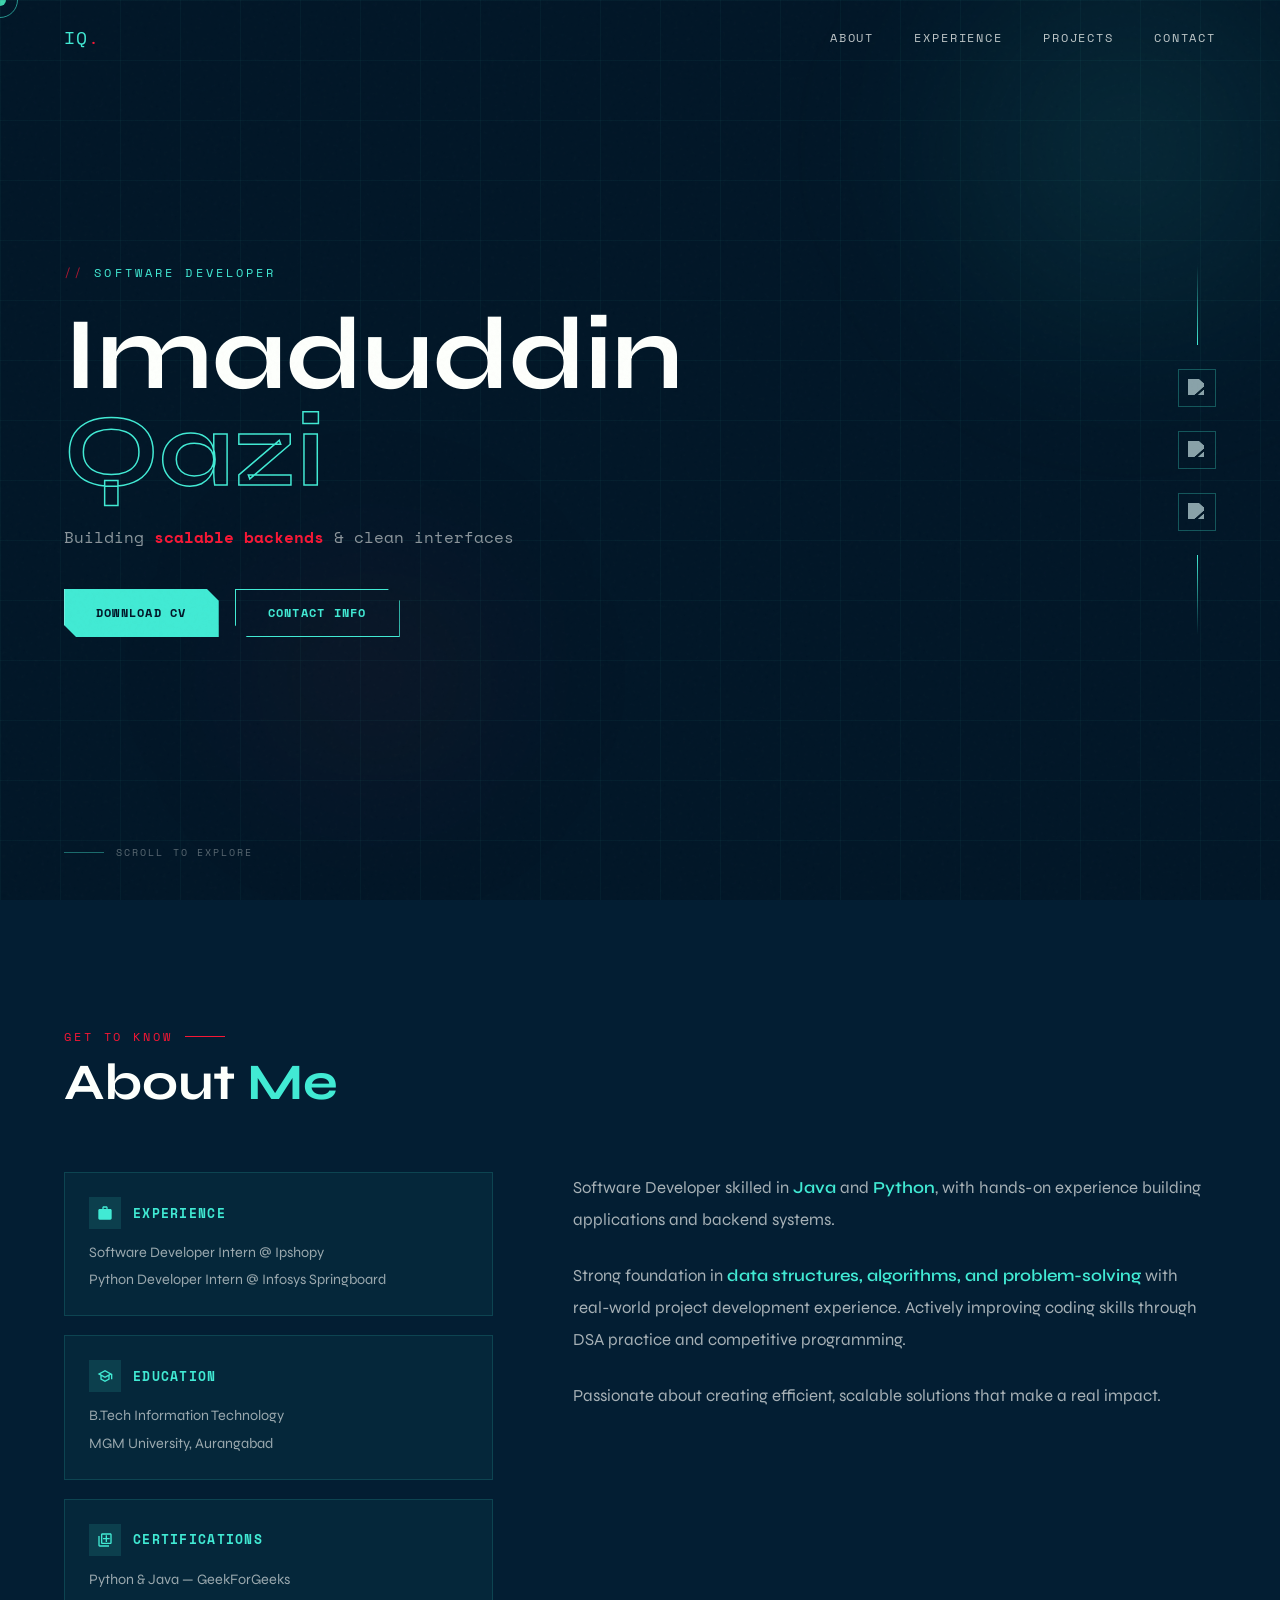
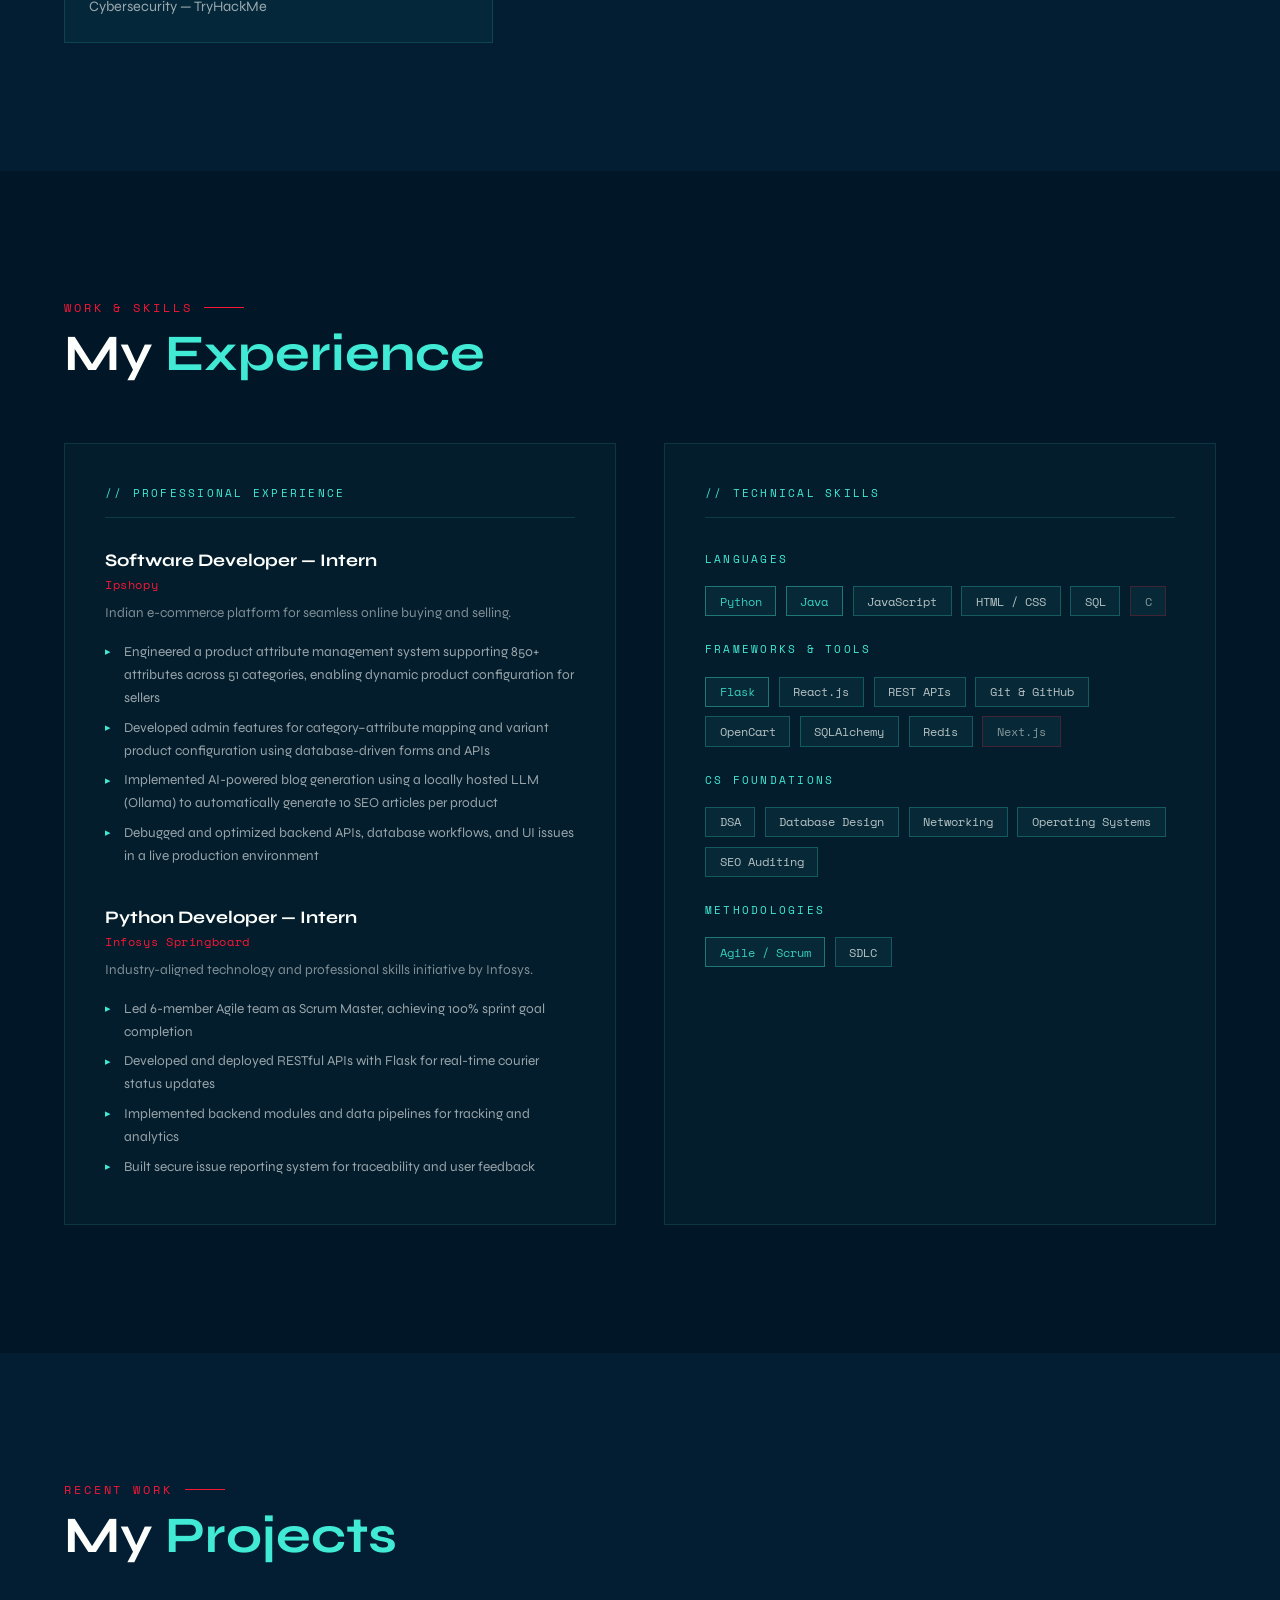
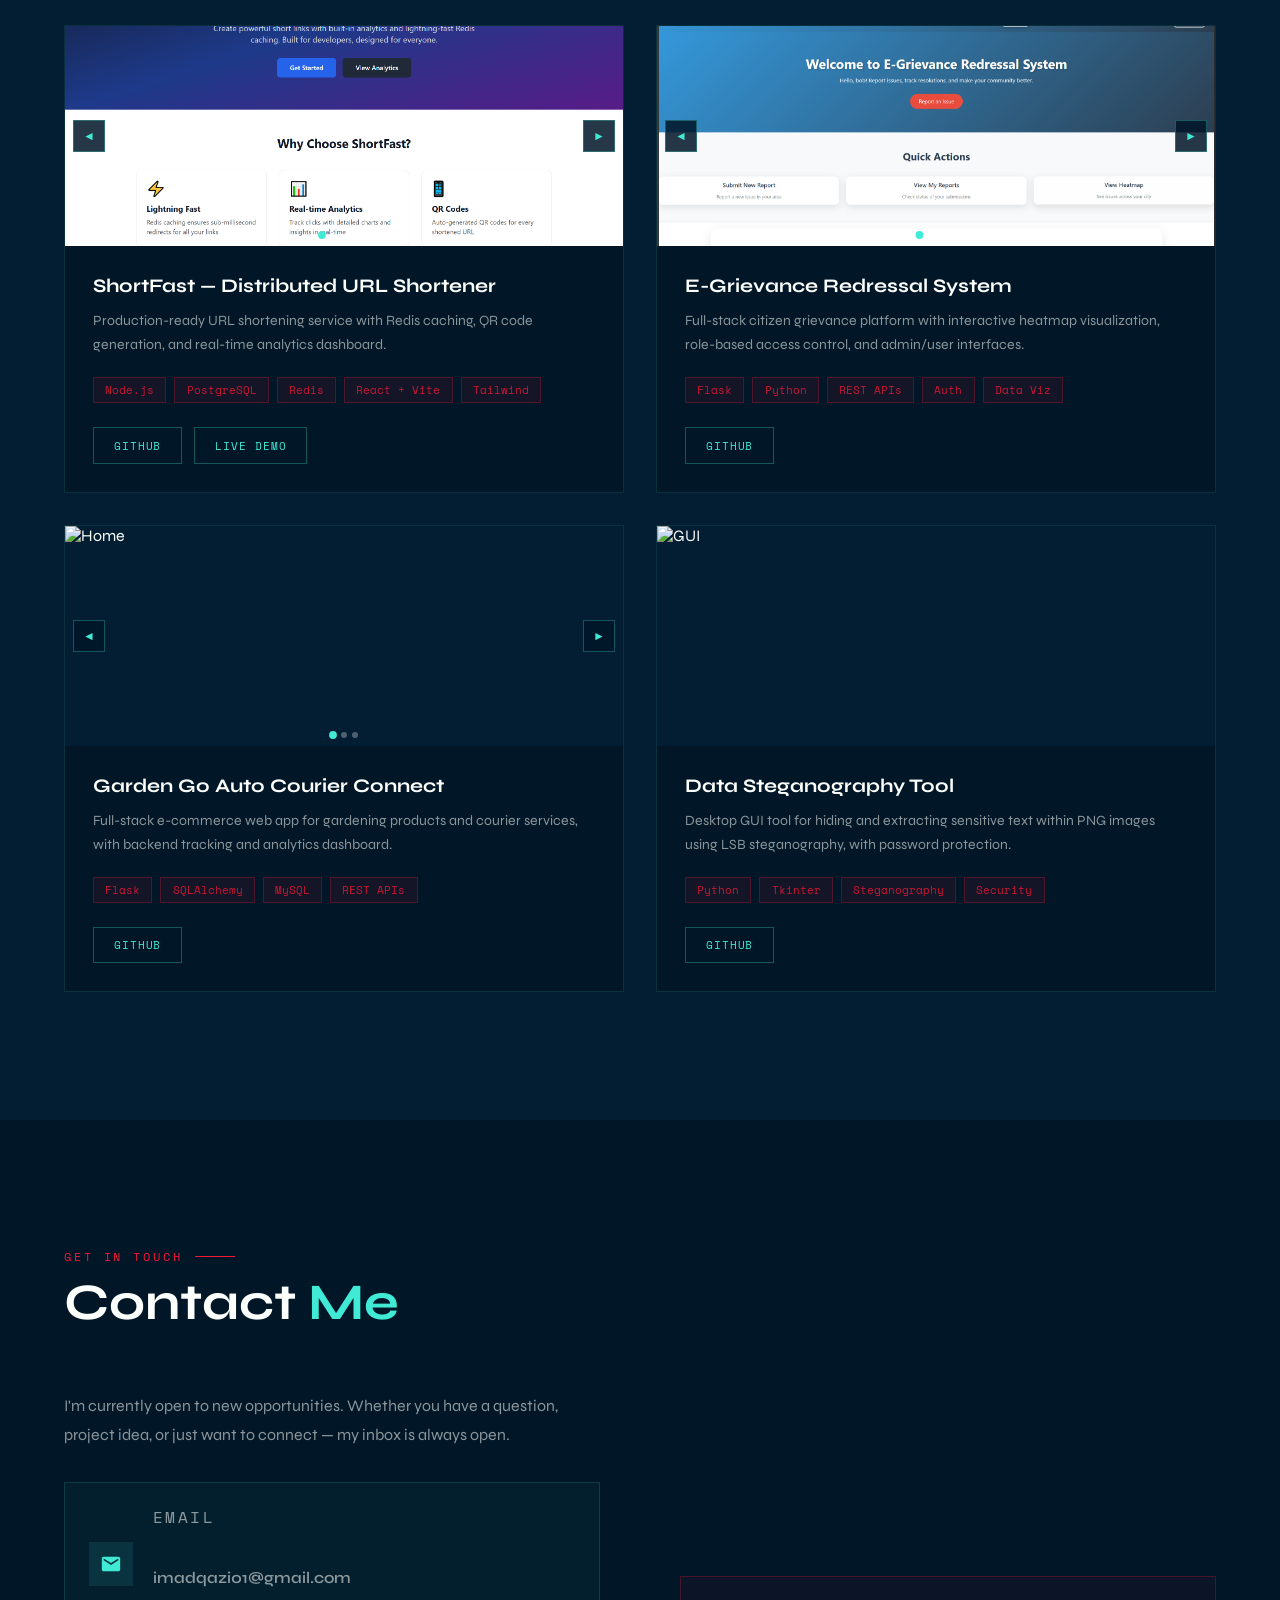
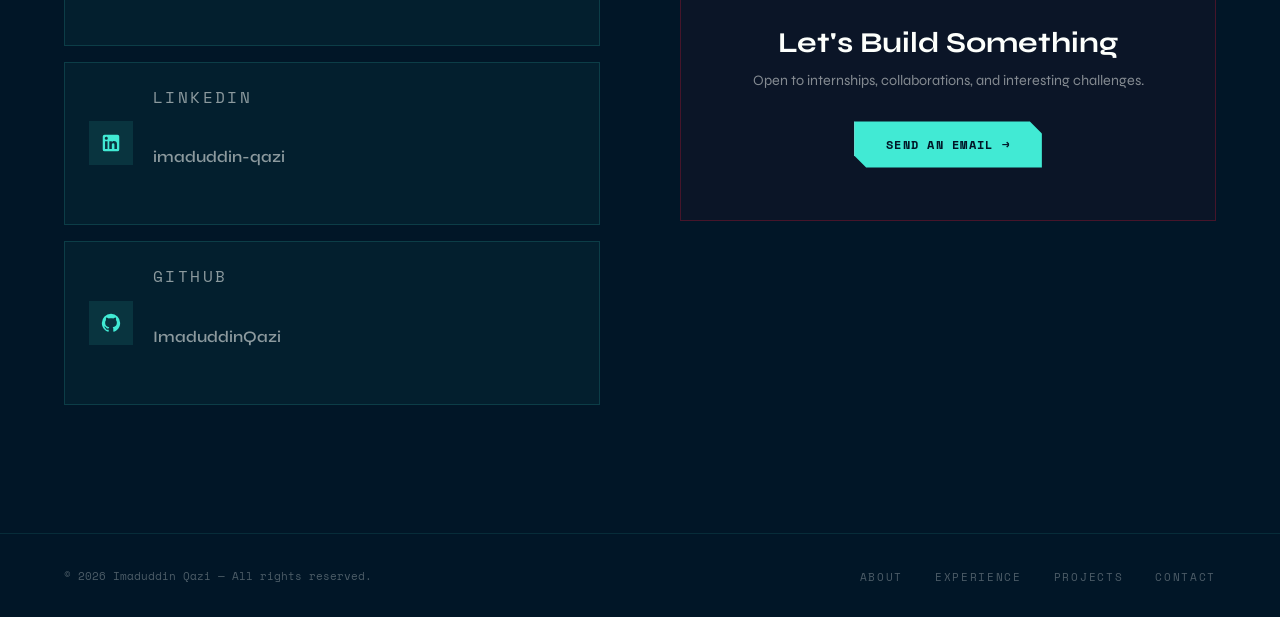
==== index.html @ 6731a653 "Update index.html" ====
<!DOCTYPE html>
<html lang="en">
<head>
    <meta charset="UTF-8">
    <meta name="viewport" content="width=device-width, initial-scale=1.0">
    <title>Imaduddin Qazi — Software Developer</title>
    <link rel="preconnect" href="https://fonts.googleapis.com">
    <link href="https://fonts.googleapis.com/css2?family=Space+Mono:ital,wght@0,400;0,700;1,400&family=Syne:wght@400;600;700;800&display=swap" rel="stylesheet">
    <style>
        :root {
            --navy: #011627;
            --red: #F71735;
            --teal: #41EAD4;
            --white: #FDFFFC;
            --navy-light: #062743;
            --navy-mid: #031e33;
            --teal-dim: rgba(65, 234, 212, 0.12);
            --teal-glow: rgba(65, 234, 212, 0.35);
            --red-glow: rgba(247, 23, 53, 0.25);
        }

        *, *::before, *::after { margin: 0; padding: 0; box-sizing: border-box; }

        html { scroll-behavior: smooth; }

        body {
            font-family: 'Syne', sans-serif;
            background: var(--navy);
            color: var(--white);
            overflow-x: hidden;
            cursor: none;
        }

        /* Custom Cursor */
        .cursor {
            width: 12px; height: 12px;
            background: var(--teal);
            border-radius: 50%;
            position: fixed; top: 0; left: 0;
            pointer-events: none; z-index: 9999;
            transition: transform 0.15s ease;
            mix-blend-mode: difference;
        }
        .cursor-follower {
            width: 36px; height: 36px;
            border: 1.5px solid var(--teal);
            border-radius: 50%;
            position: fixed; top: 0; left: 0;
            pointer-events: none; z-index: 9998;
            transition: all 0.3s ease;
            opacity: 0.6;
        }
        .cursor.click { transform: scale(2.5); }
        .cursor-follower.click { transform: scale(0.5); opacity: 1; }

        /* Noise Overlay */
        body::before {
            content: '';
            position: fixed; inset: 0;
            background-image: url("data:image/svg+xml,%3Csvg viewBox='0 0 256 256' xmlns='http://www.w3.org/2000/svg'%3E%3Cfilter id='noise'%3E%3CfeTurbulence type='fractalNoise' baseFrequency='0.9' numOctaves='4' stitchTiles='stitch'/%3E%3C/filter%3E%3Crect width='100%25' height='100%25' filter='url(%23noise)' opacity='0.04'/%3E%3C/svg%3E");
            pointer-events: none; z-index: 1000;
            opacity: 0.5;
        }

        /* Scrollbar */
        ::-webkit-scrollbar { width: 4px; }
        ::-webkit-scrollbar-track { background: var(--navy); }
        ::-webkit-scrollbar-thumb { background: var(--teal); border-radius: 2px; }

        /* ─────── NAV ─────── */
        nav {
            position: fixed; top: 0; left: 0; right: 0;
            display: flex; align-items: center; justify-content: space-between;
            padding: 1.5rem 4rem;
            z-index: 500;
            transition: background 0.4s ease, backdrop-filter 0.4s ease;
        }
        nav.scrolled {
            background: rgba(1, 22, 39, 0.92);
            backdrop-filter: blur(12px);
            border-bottom: 1px solid rgba(65, 234, 212, 0.15);
        }
        .logo {
            font-family: 'Space Mono', monospace;
            font-size: 1.1rem;
            color: var(--teal);
            letter-spacing: 0.05em;
        }
        .logo span { color: var(--red); }
        .nav-links { display: flex; gap: 2.5rem; list-style: none; }
        .nav-links a {
            font-family: 'Space Mono', monospace;
            font-size: 0.78rem;
            color: var(--white);
            text-decoration: none;
            letter-spacing: 0.15em;
            text-transform: uppercase;
            position: relative;
            padding-bottom: 4px;
            opacity: 0.75;
            transition: opacity 0.3s;
        }
        .nav-links a::after {
            content: '';
            position: absolute; bottom: 0; left: 0;
            width: 0; height: 1.5px;
            background: var(--teal);
            transition: width 0.3s ease;
        }
        .nav-links a:hover { opacity: 1; }
        .nav-links a:hover::after { width: 100%; }

        /* Hamburger */
        #hamburger-nav { display: none; }
        .hamburger-icon {
            display: flex; flex-direction: column; justify-content: space-between;
            height: 18px; width: 24px; cursor: none;
        }
        .hamburger-icon span {
            width: 100%; height: 2px;
            background: var(--teal);
            transition: all 0.3s ease;
        }
        .hamburger-icon.open span:first-child { transform: rotate(45deg) translate(7px, 4px); }
        .hamburger-icon.open span:nth-child(2) { opacity: 0; }
        .hamburger-icon.open span:last-child { transform: rotate(-45deg) translate(7px, -4px); }
        .menu-links {
            position: absolute; top: 100%; right: 0;
            background: rgba(1, 22, 39, 0.97);
            border: 1px solid var(--teal-dim);
            width: 200px; max-height: 0;
            overflow: hidden; transition: max-height 0.3s ease;
        }
        .menu-links.open { max-height: 300px; }
        .menu-links a {
            display: block; padding: 1rem 1.5rem;
            color: var(--white); text-decoration: none;
            font-family: 'Space Mono', monospace; font-size: 0.8rem;
            border-bottom: 1px solid var(--teal-dim);
            transition: color 0.3s, background 0.3s;
        }
        .menu-links a:hover { color: var(--teal); background: var(--teal-dim); }
        .menu-links li { list-style: none; }

        /* ─────── HERO ─────── */
        #profile {
            min-height: 100vh;
            display: flex; align-items: center;
            padding: 0 4rem;
            position: relative;
            overflow: hidden;
        }

        /* Animated grid background */
        #profile::before {
            content: '';
            position: absolute; inset: 0;
            background-image:
                linear-gradient(rgba(65,234,212,0.04) 1px, transparent 1px),
                linear-gradient(90deg, rgba(65,234,212,0.04) 1px, transparent 1px);
            background-size: 60px 60px;
            animation: gridMove 20s linear infinite;
        }
        @keyframes gridMove {
            0% { transform: translateY(0); }
            100% { transform: translateY(60px); }
        }

        /* Glowing orbs */
        .orb {
            position: absolute; border-radius: 50%;
            filter: blur(80px); pointer-events: none;
        }
        .orb-1 {
            width: 500px; height: 500px;
            background: radial-gradient(circle, rgba(65,234,212,0.12), transparent 70%);
            top: -100px; right: -100px;
            animation: floatOrb 8s ease-in-out infinite;
        }
        .orb-2 {
            width: 350px; height: 350px;
            background: radial-gradient(circle, rgba(247,23,53,0.08), transparent 70%);
            bottom: 50px; left: 200px;
            animation: floatOrb 11s ease-in-out infinite reverse;
        }
        @keyframes floatOrb {
            0%, 100% { transform: translate(0, 0); }
            50% { transform: translate(30px, -30px); }
        }

        .hero-content {
            position: relative; z-index: 2;
            max-width: 800px;
        }
        .hero-label {
            font-family: 'Space Mono', monospace;
            font-size: 0.78rem;
            color: var(--teal);
            letter-spacing: 0.25em;
            text-transform: uppercase;
            margin-bottom: 1.5rem;
            opacity: 0;
            animation: fadeSlideUp 0.8s ease 0.2s forwards;
        }
        .hero-label::before {
            content: '// ';
            color: var(--red);
            opacity: 0.7;
        }
        h1.hero-name {
            font-size: clamp(3.5rem, 8vw, 7rem);
            font-weight: 700;
            line-height: 0.95;
            margin-bottom: 1.5rem;
            opacity: 0;
            animation: fadeSlideUp 0.8s ease 0.4s forwards;
        }
        h1.hero-name .line-1 { display: block; color: var(--white); }
        h1.hero-name .line-2 {
            display: block;
            color: transparent;
            -webkit-text-stroke: 1.5px var(--teal);
        }
        .hero-role {
            font-family: 'Space Mono', monospace;
            font-size: 1rem;
            color: rgba(253, 255, 252, 0.55);
            margin-bottom: 2.5rem;
            opacity: 0;
            animation: fadeSlideUp 0.8s ease 0.6s forwards;
        }
        .hero-role .accent { color: var(--red); font-weight: 700; }

        .hero-btns {
            display: flex; gap: 1rem; flex-wrap: wrap;
            opacity: 0; animation: fadeSlideUp 0.8s ease 0.8s forwards;
        }
        .btn-primary {
            padding: 0.85rem 2rem;
            background: var(--teal);
            color: var(--navy);
            font-family: 'Space Mono', monospace;
            font-size: 0.78rem;
            font-weight: 700;
            letter-spacing: 0.1em;
            text-transform: uppercase;
            border: none; border-radius: 0;
            cursor: none;
            clip-path: polygon(0 0, calc(100% - 12px) 0, 100% 12px, 100% 100%, 12px 100%, 0 calc(100% - 12px));
            transition: all 0.3s ease;
            position: relative; overflow: hidden;
        }
        .btn-primary::before {
            content: '';
            position: absolute; inset: 0;
            background: var(--white);
            transform: translateX(-100%);
            transition: transform 0.3s ease;
        }
        .btn-primary:hover::before { transform: translateX(0); }
        .btn-primary:hover { color: var(--navy); }
        .btn-primary span { position: relative; z-index: 1; }

        .btn-outline {
            padding: 0.85rem 2rem;
            background: transparent;
            color: var(--teal);
            font-family: 'Space Mono', monospace;
            font-size: 0.78rem;
            font-weight: 700;
            letter-spacing: 0.1em;
            text-transform: uppercase;
            border: 1.5px solid var(--teal);
            border-radius: 0;
            cursor: none;
            clip-path: polygon(0 0, calc(100% - 12px) 0, 100% 12px, 100% 100%, 12px 100%, 0 calc(100% - 12px));
            transition: all 0.3s ease;
        }
        .btn-outline:hover {
            background: var(--teal-dim);
            box-shadow: 0 0 20px var(--teal-glow);
        }

        .hero-socials {
            position: absolute; right: 4rem; top: 50%;
            transform: translateY(-50%);
            display: flex; flex-direction: column; align-items: center;
            gap: 1.5rem; z-index: 2;
            opacity: 0; animation: fadeIn 1s ease 1.2s forwards;
        }
        .hero-socials::before, .hero-socials::after {
            content: ''; width: 1px; height: 80px;
            background: linear-gradient(to bottom, transparent, var(--teal));
        }
        .hero-socials::after { background: linear-gradient(to top, transparent, var(--teal)); }
        .social-link {
            display: flex; align-items: center; justify-content: center;
            width: 38px; height: 38px;
            border: 1px solid rgba(65,234,212,0.3);
            color: rgba(65,234,212,0.6);
            text-decoration: none; font-size: 0.8rem;
            transition: all 0.3s ease;
            position: relative;
        }
        .social-link:hover {
            color: var(--teal);
            border-color: var(--teal);
            box-shadow: 0 0 15px var(--teal-glow);
            transform: scale(1.1);
        }
        .social-link img { width: 18px; height: 18px; filter: brightness(0) invert(1) sepia(1) saturate(2) hue-rotate(130deg); opacity: 0.6; transition: opacity 0.3s; }
        .social-link:hover img { opacity: 1; }

        /* Scroll indicator */
        .scroll-hint {
            position: absolute; bottom: 2.5rem; left: 4rem;
            display: flex; align-items: center; gap: 0.75rem;
            font-family: 'Space Mono', monospace;
            font-size: 0.65rem; color: rgba(253,255,252,0.35);
            letter-spacing: 0.2em; text-transform: uppercase;
            opacity: 0; animation: fadeIn 1s ease 1.4s forwards;
        }
        .scroll-line {
            width: 40px; height: 1px;
            background: rgba(65,234,212,0.4);
            position: relative; overflow: hidden;
        }
        .scroll-line::after {
            content: '';
            position: absolute; top: 0; left: -100%;
            width: 100%; height: 100%;
            background: var(--teal);
            animation: scrollPulse 2s ease infinite;
        }
        @keyframes scrollPulse {
            0% { left: -100%; } 100% { left: 100%; }
        }

        /* ─────── SECTION COMMON ─────── */
        section:not(#profile) {
            padding: 8rem 4rem;
            position: relative;
        }
        .section-header {
            margin-bottom: 4rem;
        }
        .section-eyebrow {
            font-family: 'Space Mono', monospace;
            font-size: 0.72rem;
            color: var(--red);
            letter-spacing: 0.25em;
            text-transform: uppercase;
            margin-bottom: 0.75rem;
            display: flex; align-items: center; gap: 0.75rem;
        }
        .section-eyebrow::after {
            content: '';
            flex: 0 0 40px; height: 1px;
            background: var(--red);
        }
        .section-title {
            font-size: clamp(2rem, 4vw, 3.5rem);
            font-weight: 700;
            line-height: 1;
            color: var(--white);
        }
        .section-title span { color: var(--teal); }

        /* Reveal animation */
        .reveal {
            opacity: 0; transform: translateY(40px);
            transition: opacity 0.7s ease, transform 0.7s ease;
        }
        .reveal.visible { opacity: 1; transform: translateY(0); }
        .reveal-delay-1 { transition-delay: 0.1s; }
        .reveal-delay-2 { transition-delay: 0.2s; }
        .reveal-delay-3 { transition-delay: 0.3s; }
        .reveal-delay-4 { transition-delay: 0.4s; }

        /* ─────── ABOUT ─────── */
        #about { background: var(--navy-mid); }

        .about-grid {
            display: grid;
            grid-template-columns: 1fr 1.5fr;
            gap: 5rem;
            align-items: start;
        }
        .about-cards { display: flex; flex-direction: column; gap: 1.2rem; }

        .about-card {
            padding: 1.5rem;
            border: 1px solid rgba(65,234,212,0.15);
            background: rgba(65,234,212,0.04);
            position: relative;
            transition: all 0.35s ease;
            overflow: hidden;
        }
        .about-card::before {
            content: '';
            position: absolute; left: 0; top: 0;
            width: 3px; height: 0;
            background: var(--teal);
            transition: height 0.35s ease;
        }
        .about-card:hover { border-color: rgba(65,234,212,0.4); background: rgba(65,234,212,0.08); }
        .about-card:hover::before { height: 100%; }

        .about-card-header {
            display: flex; align-items: center; gap: 0.75rem;
            margin-bottom: 0.75rem;
        }
        .about-card-icon {
            width: 32px; height: 32px;
            background: var(--teal-dim);
            display: flex; align-items: center; justify-content: center;
            color: var(--teal); font-size: 0.9rem;
        }
        .about-card h3 {
            font-size: 0.8rem;
            letter-spacing: 0.1em;
            text-transform: uppercase;
            color: var(--teal);
            font-family: 'Space Mono', monospace;
        }
        .about-card p {
            color: rgba(253,255,252,0.6);
            font-size: 0.9rem;
            line-height: 1.6;
        }
        .about-card p + p { margin-top: 0.25rem; }

        .about-text p {
            color: rgba(253,255,252,0.65);
            line-height: 1.9;
            font-size: 1.05rem;
            margin-bottom: 1.5rem;
        }
        .about-text strong { color: var(--teal); font-weight: 600; }

        /* ─────── EXPERIENCE ─────── */
        #experience { background: var(--navy); }

        .exp-grid {
            display: grid;
            grid-template-columns: 1fr 1fr;
            gap: 3rem;
        }

        .exp-block {
            padding: 2.5rem;
            border: 1px solid rgba(65,234,212,0.12);
            background: rgba(65,234,212,0.03);
            position: relative;
            transition: border-color 0.3s;
        }
        .exp-block:hover { border-color: rgba(65,234,212,0.3); }

        .exp-block-label {
            font-family: 'Space Mono', monospace;
            font-size: 0.7rem;
            color: var(--teal);
            letter-spacing: 0.2em;
            text-transform: uppercase;
            margin-bottom: 2rem;
            padding-bottom: 1rem;
            border-bottom: 1px solid rgba(65,234,212,0.15);
        }

        .job-item { margin-bottom: 2.5rem; }
        .job-item:last-child { margin-bottom: 0; }
        .job-title {
            font-size: 1.1rem;
            font-weight: 700;
            color: var(--white);
            margin-bottom: 0.25rem;
        }
        .job-company {
            font-family: 'Space Mono', monospace;
            font-size: 0.78rem;
            color: var(--red);
            margin-bottom: 0.5rem;
            letter-spacing: 0.05em;
        }
        .job-desc {
            color: rgba(253,255,252,0.5);
            font-size: 0.85rem;
            margin-bottom: 1rem;
            line-height: 1.6;
        }
        .job-bullets { list-style: none; }
        .job-bullets li {
            color: rgba(253,255,252,0.6);
            font-size: 0.85rem;
            line-height: 1.7;
            padding-left: 1.2rem;
            position: relative;
            margin-bottom: 0.4rem;
        }
        .job-bullets li::before {
            content: '▸';
            position: absolute; left: 0;
            color: var(--teal); font-size: 0.7rem;
            top: 0.15rem;
        }

        /* Skills grid */
        .skills-section-title {
            font-family: 'Space Mono', monospace;
            font-size: 0.7rem;
            color: var(--teal);
            letter-spacing: 0.2em;
            text-transform: uppercase;
            margin-bottom: 1.2rem;
            margin-top: 1.5rem;
        }
        .skills-section-title:first-child { margin-top: 0; }

        .skills-grid {
            display: flex; flex-wrap: wrap;
            gap: 0.6rem;
            margin-bottom: 0.5rem;
        }
        .skill-chip {
            padding: 0.35rem 0.85rem;
            border: 1px solid rgba(65,234,212,0.25);
            background: rgba(65,234,212,0.06);
            font-family: 'Space Mono', monospace;
            font-size: 0.72rem;
            color: rgba(253,255,252,0.7);
            transition: all 0.25s ease;
            position: relative; overflow: hidden;
        }
        .skill-chip::after {
            content: '';
            position: absolute; bottom: 0; left: 0;
            width: 0; height: 2px;
            background: var(--teal);
            transition: width 0.3s ease;
        }
        .skill-chip:hover {
            border-color: var(--teal);
            color: var(--teal);
            background: var(--teal-dim);
        }
        .skill-chip:hover::after { width: 100%; }

        .skill-chip.advanced { border-color: rgba(65,234,212,0.4); color: rgba(65,234,212,0.85); }
        .skill-chip.beginner { border-color: rgba(247,23,53,0.25); color: rgba(253,255,252,0.5); }

        /* ─────── PROJECTS ─────── */
        #projects { background: var(--navy-mid); }

        .projects-grid {
            display: grid;
            grid-template-columns: repeat(auto-fit, minmax(380px, 1fr));
            gap: 2rem;
        }

        .project-card {
            border: 1px solid rgba(65,234,212,0.12);
            background: var(--navy);
            display: flex; flex-direction: column;
            transition: all 0.35s ease;
            position: relative;
            overflow: hidden;
        }
        .project-card::before {
            content: '';
            position: absolute; top: 0; left: 0; right: 0;
            height: 2px;
            background: linear-gradient(90deg, var(--teal), var(--red));
            transform: scaleX(0);
            transform-origin: left;
            transition: transform 0.4s ease;
        }
        .project-card:hover {
            border-color: rgba(65,234,212,0.35);
            box-shadow: 0 20px 60px rgba(0,0,0,0.4), 0 0 30px rgba(65,234,212,0.06);
            transform: translateY(-4px);
        }
        .project-card:hover::before { transform: scaleX(1); }

        /* Carousel */
        .carousel-wrap {
            position: relative;
            height: 220px;
            overflow: hidden;
            background: var(--navy-mid);
        }
        .carousel-slide {
            position: relative; width: 100%; height: 100%;
        }
        .project-img {
            position: absolute; inset: 0;
            width: 100%; height: 100%;
            object-fit: cover;
            opacity: 0;
            transition: opacity 0.5s ease;
        }
        .project-img.active { opacity: 1; }

        .carousel-btn {
            position: absolute; top: 50%; transform: translateY(-50%);
            background: rgba(1,22,39,0.85);
            color: var(--teal); border: 1px solid rgba(65,234,212,0.3);
            width: 32px; height: 32px;
            display: flex; align-items: center; justify-content: center;
            cursor: none; font-size: 0.75rem; z-index: 2;
            transition: all 0.25s ease;
        }
        .carousel-btn:hover { background: var(--teal); color: var(--navy); }
        .carousel-btn.prev { left: 8px; }
        .carousel-btn.next { right: 8px; }

        .carousel-dots {
            position: absolute; bottom: 8px; left: 50%;
            transform: translateX(-50%);
            display: flex; gap: 5px; z-index: 2;
        }
        .dot {
            width: 6px; height: 6px; border-radius: 50%;
            background: rgba(255,255,255,0.3);
            cursor: none; transition: all 0.3s;
        }
        .dot.active { background: var(--teal); transform: scale(1.3); }

        .project-body { padding: 1.75rem; flex: 1; display: flex; flex-direction: column; }

        .project-name {
            font-size: 1.2rem; font-weight: 700;
            color: var(--white); margin-bottom: 0.75rem;
        }
        .project-desc {
            color: rgba(253,255,252,0.55);
            font-size: 0.88rem; line-height: 1.7;
            margin-bottom: 1.25rem; flex: 1;
        }

        .tech-stack { display: flex; flex-wrap: wrap; gap: 0.5rem; margin-bottom: 1.5rem; }
        .tech-tag {
            padding: 0.25rem 0.7rem;
            font-family: 'Space Mono', monospace;
            font-size: 0.68rem;
            background: rgba(247,23,53,0.08);
            border: 1px solid rgba(247,23,53,0.25);
            color: rgba(247,23,53,0.8);
        }

        .project-links { display: flex; gap: 0.75rem; }
        .proj-btn {
            padding: 0.55rem 1.25rem;
            font-family: 'Space Mono', monospace;
            font-size: 0.7rem;
            text-transform: uppercase;
            letter-spacing: 0.08em;
            text-decoration: none;
            border: 1px solid rgba(65,234,212,0.3);
            color: var(--teal);
            transition: all 0.3s ease;
            cursor: none;
            background: transparent;
        }
        .proj-btn:hover {
            background: var(--teal);
            color: var(--navy);
            border-color: var(--teal);
        }

        /* Modal */
        .image-modal {
            display: none; position: fixed; inset: 0;
            background: rgba(1,22,39,0.97);
            z-index: 2000; justify-content: center; align-items: center;
        }
        .image-modal.active { display: flex; }
        .modal-content {
            position: relative; max-width: 90vw; max-height: 90vh;
            animation: zoomIn 0.3s ease;
        }
        @keyframes zoomIn {
            from { transform: scale(0.85); opacity: 0; }
            to { transform: scale(1); opacity: 1; }
        }
        .modal-content img {
            max-width: 90vw; max-height: 85vh;
            object-fit: contain;
            border: 1px solid rgba(65,234,212,0.2);
        }
        .modal-close {
            position: absolute; top: -44px; right: 0;
            background: var(--red); color: white;
            border: none; width: 32px; height: 32px;
            font-size: 1.2rem; cursor: none;
            display: flex; align-items: center; justify-content: center;
            transition: background 0.3s;
        }
        .modal-close:hover { background: #c0102a; }
        .modal-nav {
            position: fixed;
            top: 50%; transform: translateY(-50%);
            background: rgba(65,234,212,0.15);
            border: 1px solid rgba(65,234,212,0.3);
            color: var(--teal);
            width: 48px; height: 48px;
            font-size: 1.2rem; cursor: none;
            display: flex; align-items: center; justify-content: center;
            transition: all 0.3s;
        }
        .modal-nav:hover { background: var(--teal); color: var(--navy); }
        .modal-nav.prev { left: 20px; }
        .modal-nav.next { right: 20px; }
        .modal-counter {
            position: absolute; bottom: -36px; left: 50%;
            transform: translateX(-50%);
            font-family: 'Space Mono', monospace; font-size: 0.75rem;
            color: rgba(65,234,212,0.6);
        }

        /* ─────── CONTACT ─────── */
        #contact { background: var(--navy); }
        .contact-inner {
            display: grid;
            grid-template-columns: 1fr 1fr;
            gap: 5rem;
            align-items: center;
        }
        .contact-text p {
            color: rgba(253,255,252,0.55);
            font-size: 1rem; line-height: 1.8;
            margin-bottom: 2rem;
        }
        .contact-cards { display: flex; flex-direction: column; gap: 1rem; }
        .contact-card {
            display: flex; align-items: center; gap: 1.25rem;
            padding: 1.25rem 1.5rem;
            border: 1px solid rgba(65,234,212,0.15);
            background: rgba(65,234,212,0.04);
            transition: all 0.3s ease;
            text-decoration: none;
        }
        .contact-card:hover {
            border-color: var(--teal);
            background: var(--teal-dim);
            transform: translateX(8px);
        }
        .contact-card-icon {
            width: 44px; height: 44px; flex-shrink: 0;
            background: rgba(65,234,212,0.1);
            display: flex; align-items: center; justify-content: center;
            color: var(--teal);
        }
        .contact-card-icon svg { width: 22px; height: 22px; }
        .contact-card-info {}
        .contact-card-label {
            font-family: 'Space Mono', monospace;
            font-size: 0.65rem; color: var(--red);
            letter-spacing: 0.15em; text-transform: uppercase;
            margin-bottom: 0.25rem;
        }
        .contact-card-value {
            color: var(--white); font-size: 0.95rem; font-weight: 600;
        }

        .contact-cta {
            padding: 3rem;
            border: 1px solid rgba(247,23,53,0.25);
            background: rgba(247,23,53,0.04);
            text-align: center;
        }
        .contact-cta h3 {
            font-size: 1.8rem; margin-bottom: 0.75rem;
        }
        .contact-cta p {
            color: rgba(253,255,252,0.5);
            margin-bottom: 2rem; font-size: 0.9rem;
        }

        /* ─────── FOOTER ─────── */
        footer {
            padding: 2rem 4rem;
            border-top: 1px solid rgba(65,234,212,0.1);
            display: flex; align-items: center; justify-content: space-between;
            flex-wrap: wrap; gap: 1rem;
        }
        footer p {
            font-family: 'Space Mono', monospace;
            font-size: 0.7rem;
            color: rgba(253,255,252,0.3);
        }
        footer .nav-links { display: flex; gap: 2rem; }
        footer .nav-links a {
            font-family: 'Space Mono', monospace;
            font-size: 0.7rem; color: rgba(253,255,252,0.4);
            text-decoration: none; transition: color 0.3s;
        }
        footer .nav-links a:hover { color: var(--teal); }

        /* ─────── KEYFRAMES ─────── */
        @keyframes fadeSlideUp {
            from { opacity: 0; transform: translateY(30px); }
            to { opacity: 1; transform: translateY(0); }
        }
        @keyframes fadeIn {
            from { opacity: 0; } to { opacity: 1; }
        }

        /* ─────── RESPONSIVE ─────── */
        @media (max-width: 1100px) {
            nav { padding: 1.25rem 2rem; }
            #desktop-nav { display: none; }
            #hamburger-nav { display: flex; align-items: center; justify-content: space-between; padding: 1.25rem 2rem; position: fixed; top: 0; left: 0; right: 0; z-index: 500; }
            section:not(#profile) { padding: 6rem 2rem; }
            #profile { padding: 0 2rem; }
            .hero-socials { display: none; }
            .about-grid, .exp-grid, .contact-inner { grid-template-columns: 1fr; gap: 2.5rem; }
            .projects-grid { grid-template-columns: 1fr; }
            footer { padding: 2rem; flex-direction: column; text-align: center; }
        }
        @media (max-width: 600px) {
            .hero-btns { flex-direction: column; }
            .btn-primary, .btn-outline { text-align: center; }
            h1.hero-name { font-size: 3rem; }
            .scroll-hint { display: none; }
        }
    </style>
</head>
<body>

<!-- Custom Cursor -->
<div class="cursor" id="cursor"></div>
<div class="cursor-follower" id="cursorFollower"></div>

<!-- Desktop Nav -->
<nav id="desktop-nav">
    <div class="logo">IQ<span>.</span></div>
    <ul class="nav-links">
        <li><a href="#about">About</a></li>
        <li><a href="#experience">Experience</a></li>
        <li><a href="#projects">Projects</a></li>
        <li><a href="#contact">Contact</a></li>
    </ul>
</nav>

<!-- Hamburger Nav -->
<nav id="hamburger-nav">
    <div class="logo">IQ<span style="color:var(--red)">.</span></div>
    <div class="hamburger-menu" style="position:relative">
        <div class="hamburger-icon" onclick="toggleMenu()">
            <span></span><span></span><span></span>
        </div>
        <div class="menu-links">
            <li><a href="#about" onclick="toggleMenu()">About</a></li>
            <li><a href="#experience" onclick="toggleMenu()">Experience</a></li>
            <li><a href="#projects" onclick="toggleMenu()">Projects</a></li>
            <li><a href="#contact" onclick="toggleMenu()">Contact</a></li>
        </div>
    </div>
</nav>

<!-- ─── HERO ─── -->
<section id="profile">
    <div class="orb orb-1"></div>
    <div class="orb orb-2"></div>

    <div class="hero-content">
        <p class="hero-label">Software Developer</p>
        <h1 class="hero-name">
            <span class="line-1">Imaduddin</span>
            <span class="line-2">Qazi</span>
        </h1>
        <p class="hero-role">Building <span class="accent">scalable backends</span> &amp; clean interfaces</p>
        <div class="hero-btns">
            <button class="btn-primary" onclick="window.open('./assets/Imaduddin_Qazi_Resume.pdf')"><span>Download CV</span></button>
            <button class="btn-outline" onclick="location.href='#contact'">Contact Info</button>
        </div>
    </div>

    <div class="hero-socials">
        <a href="https://www.linkedin.com/in/imaduddin-qazi-a361a1355/" class="social-link" title="LinkedIn">
            <img src="./assets/linkedin-logo.png" alt="LinkedIn">
        </a>
        <a href="https://leetcode.com/u/ImxdQazz/" class="social-link" title="LeetCode">
            <img src="./assets/leetcode-logo.png" alt="LeetCode">
        </a>
        <a href="https://github.com/ImaduddinQazi" class="social-link" title="GitHub">
            <img src="./assets/github-logo.png" alt="GitHub">
        </a>
    </div>

    <div class="scroll-hint">
        <div class="scroll-line"></div>
        Scroll to explore
    </div>
</section>

<!-- ─── ABOUT ─── -->
<section id="about">
    <div class="section-header reveal">
        <p class="section-eyebrow">Get to know</p>
        <h2 class="section-title">About <span>Me</span></h2>
    </div>
    <div class="about-grid">
        <div class="about-cards">
            <div class="about-card reveal reveal-delay-1">
                <div class="about-card-header">
                    <div class="about-card-icon">
                        <svg width="16" height="16" fill="currentColor" viewBox="0 0 24 24"><path d="M20 6h-4V4c0-1.1-.9-2-2-2h-4c-1.1 0-2 .9-2 2v2H4c-1.1 0-2 .9-2 2v12c0 1.1.9 2 2 2h16c1.1 0 2-.9 2-2V8c0-1.1-.9-2-2-2zM10 4h4v2h-4V4z"/></svg>
                    </div>
                    <h3>Experience</h3>
                </div>
                <p>Software Developer Intern @ Ipshopy</p>
                <p>Python Developer Intern @ Infosys Springboard</p>
            </div>
            <div class="about-card reveal reveal-delay-2">
                <div class="about-card-header">
                    <div class="about-card-icon">
                        <svg width="16" height="16" fill="currentColor" viewBox="0 0 24 24"><path d="M12 3L1 9l4 2.18v6L12 21l7-3.82v-6l2-1.09V17h2V9L12 3zm6.82 6L12 12.72 5.18 9 12 5.28 18.82 9zM17 15.99l-5 2.73-5-2.73v-3.72L12 15l5-2.73v3.72z"/></svg>
                    </div>
                    <h3>Education</h3>
                </div>
                <p>B.Tech Information Technology</p>
                <p>MGM University, Aurangabad</p>
            </div>
            <div class="about-card reveal reveal-delay-3">
                <div class="about-card-header">
                    <div class="about-card-icon">
                        <svg width="16" height="16" fill="currentColor" viewBox="0 0 24 24"><path d="M4 6H2v14c0 1.1.9 2 2 2h14v-2H4V6zm16-4H8c-1.1 0-2 .9-2 2v12c0 1.1.9 2 2 2h12c1.1 0 2-.9 2-2V4c0-1.1-.9-2-2-2zm0 14H8V4h12v12zm-7-1h2v-4h4V9h-4V5h-2v4H9v2h4z"/></svg>
                    </div>
                    <h3>Certifications</h3>
                </div>
                <p>Python &amp; Java — GeekForGeeks</p>
                <p>Cybersecurity — TryHackMe</p>
            </div>
        </div>
        <div class="about-text reveal reveal-delay-2">
            <p>Software Developer skilled in <strong>Java</strong> and <strong>Python</strong>, with hands-on experience building applications and backend systems.</p>
            <p>Strong foundation in <strong>data structures, algorithms, and problem-solving</strong> with real-world project development experience. Actively improving coding skills through DSA practice and competitive programming.</p>
            <p>Passionate about creating efficient, scalable solutions that make a real impact.</p>
        </div>
    </div>
</section>

<!-- ─── EXPERIENCE ─── -->
<section id="experience">
    <div class="section-header reveal">
        <p class="section-eyebrow">Work &amp; Skills</p>
        <h2 class="section-title">My <span>Experience</span></h2>
    </div>
    <div class="exp-grid">
        <div class="exp-block reveal reveal-delay-1">
            <p class="exp-block-label">// Professional Experience</p>
            <div class="job-item">
                <p class="job-title">Software Developer — Intern</p>
                <p class="job-company">Ipshopy</p>
                <p class="job-desc">Indian e-commerce platform for seamless online buying and selling.</p>
                <ul class="job-bullets">
                    <li> Engineered a product attribute management system supporting 850+ attributes across 51 categories, enabling dynamic product
configuration for sellers</li>
                    <li> Developed admin features for category–attribute mapping and variant product configuration using database-driven forms and
APIs</li>
                    <li> Implemented AI-powered blog generation using a locally hosted LLM (Ollama) to automatically generate 10 SEO articles per
product</li>
                    <li> Debugged and optimized backend APIs, database workflows, and UI issues in a live production environment</li>
                </ul>
            </div>
            <div class="job-item">
                <p class="job-title">Python Developer — Intern</p>
                <p class="job-company">Infosys Springboard</p>
                <p class="job-desc">Industry-aligned technology and professional skills initiative by Infosys.</p>
                <ul class="job-bullets">
                    <li>Led 6-member Agile team as Scrum Master, achieving 100% sprint goal completion</li>
                    <li>Developed and deployed RESTful APIs with Flask for real-time courier status updates</li>
                    <li>Implemented backend modules and data pipelines for tracking and analytics</li>
                    <li>Built secure issue reporting system for traceability and user feedback</li>
                </ul>
            </div>
        </div>
        <div class="exp-block reveal reveal-delay-2">
            <p class="exp-block-label">// Technical Skills</p>

            <p class="skills-section-title">Languages</p>
            <div class="skills-grid">
                <span class="skill-chip advanced">Python</span>
                <span class="skill-chip advanced">Java</span>
                <span class="skill-chip">JavaScript</span>
                <span class="skill-chip">HTML / CSS</span>
                <span class="skill-chip">SQL</span>
                <span class="skill-chip beginner">C</span>
            </div>

            <p class="skills-section-title">Frameworks &amp; Tools</p>
            <div class="skills-grid">
                <span class="skill-chip advanced">Flask</span>
                <span class="skill-chip">React.js</span>
                <span class="skill-chip">REST APIs</span>
                <span class="skill-chip">Git &amp; GitHub</span>
                <span class="skill-chip">OpenCart</span>
                <span class="skill-chip">SQLAlchemy</span>
                <span class="skill-chip">Redis</span>
                <span class="skill-chip beginner">Next.js</span>
            </div>

            <p class="skills-section-title">CS Foundations</p>
            <div class="skills-grid">
                <span class="skill-chip">DSA</span>
                <span class="skill-chip">Database Design</span>
                <span class="skill-chip">Networking</span>
                <span class="skill-chip">Operating Systems</span>
                <span class="skill-chip">SEO Auditing</span>
            </div>

            <p class="skills-section-title">Methodologies</p>
            <div class="skills-grid">
                <span class="skill-chip advanced">Agile / Scrum</span>
                <span class="skill-chip">SDLC</span>
            </div>
        </div>
    </div>
</section>

<!-- ─── PROJECTS ─── -->
<section id="projects">
    <div class="section-header reveal">
        <p class="section-eyebrow">Recent Work</p>
        <h2 class="section-title">My <span>Projects</span></h2>
    </div>
    <div class="projects-grid">

        <!-- ShortFast -->
        <div class="project-card reveal reveal-delay-1">
            <div class="carousel-wrap">
                <div class="carousel-slide">
                    <img src="./assets/projects/ShortFast/home4.png" alt="ShortFast Home" class="project-img active">
                    <img src="./assets/projects/ShortFast/flow1.png" alt="ShortFast Flow1" class="project-img">
                    <img src="./assets/projects/ShortFast/flow2.png" alt="ShortFast Flow2" class="project-img">
                    <img src="./assets/projects/ShortFast/shortner4.png" alt="ShortFast Shorten" class="project-img">
                    <img src="./assets/projects/ShortFast/analytics4.png" alt="Analytics" class="project-img">
                    <img src="./assets/projects/ShortFast/stats4.png" alt="Status" class="project-img">
                </div>
                <button class="carousel-btn prev" onclick="event.stopPropagation(); changeSlide(this.parentElement, -1)">◄</button>
                <button class="carousel-btn next" onclick="event.stopPropagation(); changeSlide(this.parentElement, 1)">►</button>
                <div class="carousel-dots">
                    <span class="dot active" onclick="currentSlide(this,0)"></span>
                    <span class="dot" onclick="currentSlide(this,1)"></span>
                    <span class="dot" onclick="currentSlide(this,2)"></span>
                    <span class="dot" onclick="currentSlide(this,3)"></span>
                    <span class="dot" onclick="currentSlide(this,4)"></span>
                </div>
            </div>
            <div class="project-body">
                <h3 class="project-name">ShortFast — Distributed URL Shortener</h3>
                <p class="project-desc">Production-ready URL shortening service with Redis caching, QR code generation, and real-time analytics dashboard.</p>
                <div class="tech-stack">
                    <span class="tech-tag">Node.js</span>
                    <span class="tech-tag">PostgreSQL</span>
                    <span class="tech-tag">Redis</span>
                    <span class="tech-tag">React + Vite</span>
                    <span class="tech-tag">Tailwind</span>
                </div>
                <div class="project-links">
                    <a href="https://github.com/ImaduddinQazi/ShortFast" class="proj-btn">GitHub</a>
                    <a href="https://shortfast.vercel.app/" class="proj-btn">Live Demo</a>
                </div>
            </div>
        </div>

        <!-- E-Grievance -->
        <div class="project-card reveal reveal-delay-2">
            <div class="carousel-wrap">
                <div class="carousel-slide">
                    <img src="./assets/projects/E-Grievance/user-dash.png" alt="Dashboard" class="project-img active">
                    <img src="./assets/projects/E-Grievance/user-submit.png" alt="Submit" class="project-img">
                    <img src="./assets/projects/E-Grievance/heatmap-admin.png" alt="Heatmap" class="project-img">
                    <img src="./assets/projects/E-Grievance/reports-admin-page.png" alt="Reports" class="project-img">
                </div>
                <button class="carousel-btn prev" onclick="event.stopPropagation(); changeSlide(this.parentElement, -1)">◄</button>
                <button class="carousel-btn next" onclick="event.stopPropagation(); changeSlide(this.parentElement, 1)">►</button>
                <div class="carousel-dots">
                    <span class="dot active" onclick="currentSlide(this,0)"></span>
                    <span class="dot" onclick="currentSlide(this,1)"></span>
                    <span class="dot" onclick="currentSlide(this,2)"></span>
                    <span class="dot" onclick="currentSlide(this,3)"></span>
                </div>
            </div>
            <div class="project-body">
                <h3 class="project-name">E-Grievance Redressal System</h3>
                <p class="project-desc">Full-stack citizen grievance platform with interactive heatmap visualization, role-based access control, and admin/user interfaces.</p>
                <div class="tech-stack">
                    <span class="tech-tag">Flask</span>
                    <span class="tech-tag">Python</span>
                    <span class="tech-tag">REST APIs</span>
                    <span class="tech-tag">Auth</span>
                    <span class="tech-tag">Data Viz</span>
                </div>
                <div class="project-links">
                    <a href="https://github.com/ImaduddinQazi/E-Grievance-Redressal-System" class="proj-btn">GitHub</a>
                </div>
            </div>
        </div>

        <!-- Garden Go -->
        <div class="project-card reveal reveal-delay-3">
            <div class="carousel-wrap">
                <div class="carousel-slide">
                    <img src="./assets/projects/garden-go-auto-courier/products-home-page.png" alt="Home" class="project-img active">
                    <img src="./assets/projects/garden-go-auto-courier/products-admin-page.png" alt="Admin" class="project-img">
                    <img src="./assets/projects/garden-go-auto-courier/courier-dashboard.png" alt="Courier" class="project-img">
                </div>
                <button class="carousel-btn prev" onclick="event.stopPropagation(); changeSlide(this.parentElement, -1)">◄</button>
                <button class="carousel-btn next" onclick="event.stopPropagation(); changeSlide(this.parentElement, 1)">►</button>
                <div class="carousel-dots">
                    <span class="dot active" onclick="currentSlide(this,0)"></span>
                    <span class="dot" onclick="currentSlide(this,1)"></span>
                    <span class="dot" onclick="currentSlide(this,2)"></span>
                </div>
            </div>
            <div class="project-body">
                <h3 class="project-name">Garden Go Auto Courier Connect</h3>
                <p class="project-desc">Full-stack e-commerce web app for gardening products and courier services, with backend tracking and analytics dashboard.</p>
                <div class="tech-stack">
                    <span class="tech-tag">Flask</span>
                    <span class="tech-tag">SQLAlchemy</span>
                    <span class="tech-tag">MySQL</span>
                    <span class="tech-tag">REST APIs</span>
                </div>
                <div class="project-links">
                    <a href="https://github.com/ImaduddinQazi/Infosys-Python-Batch-3-Garden-Go" class="proj-btn">GitHub</a>
                </div>
            </div>
        </div>

        <!-- Steganography -->
        <div class="project-card reveal reveal-delay-4">
            <div class="carousel-wrap" onclick="openModal(this.querySelector('.carousel-slide'))">
                <div class="carousel-slide">
                    <img src="./assets/projects/data-steganography/GUI_Screenshot.png" alt="GUI" class="project-img active">
                </div>
            </div>
            <div class="project-body">
                <h3 class="project-name">Data Steganography Tool</h3>
                <p class="project-desc">Desktop GUI tool for hiding and extracting sensitive text within PNG images using LSB steganography, with password protection.</p>
                <div class="tech-stack">
                    <span class="tech-tag">Python</span>
                    <span class="tech-tag">Tkinter</span>
                    <span class="tech-tag">Steganography</span>
                    <span class="tech-tag">Security</span>
                </div>
                <div class="project-links">
                    <a href="https://github.com/ImaduddinQazi/Data-Steganography" class="proj-btn">GitHub</a>
                </div>
            </div>
        </div>

    </div>
</section>

<!-- ─── CONTACT ─── -->
<section id="contact">
    <div class="section-header reveal">
        <p class="section-eyebrow">Get in touch</p>
        <h2 class="section-title">Contact <span>Me</span></h2>
    </div>
    <div class="contact-inner">
        <div class="contact-text reveal reveal-delay-1">
            <p>I'm currently open to new opportunities. Whether you have a question, project idea, or just want to connect — my inbox is always open.</p>
            <div class="contact-cards">
                <a href="mailto:imadqazi01@gmail.com" class="contact-card">
                    <div class="contact-card-icon">
                        <svg fill="currentColor" viewBox="0 0 24 24"><path d="M20 4H4c-1.1 0-2 .9-2 2v12c0 1.1.9 2 2 2h16c1.1 0 2-.9 2-2V6c0-1.1-.9-2-2-2zm0 4l-8 5-8-5V6l8 5 8-5v2z"/></svg>
                    </div>
                    <div class="contact-card-info">
                        <p class="contact-card-label">Email</p>
                        <p class="contact-card-value">imadqazi01@gmail.com</p>
                    </div>
                </a>
                <a href="https://www.linkedin.com/in/imaduddin-qazi-a361a1355/" class="contact-card">
                    <div class="contact-card-icon">
                        <svg fill="currentColor" viewBox="0 0 24 24"><path d="M19 3a2 2 0 0 1 2 2v14a2 2 0 0 1-2 2H5a2 2 0 0 1-2-2V5a2 2 0 0 1 2-2h14m-.5 15.5v-5.3a3.26 3.26 0 0 0-3.26-3.26c-.85 0-1.84.52-2.32 1.3v-1.11h-2.79v8.37h2.79v-4.93c0-.77.62-1.4 1.39-1.4a1.4 1.4 0 0 1 1.4 1.4v4.93h2.79M6.88 8.56a1.68 1.68 0 0 0 1.68-1.68c0-.93-.75-1.69-1.68-1.69a1.69 1.69 0 0 0-1.69 1.69c0 .93.76 1.68 1.69 1.68m1.39 9.94v-8.37H5.5v8.37h2.77z"/></svg>
                    </div>
                    <div class="contact-card-info">
                        <p class="contact-card-label">LinkedIn</p>
                        <p class="contact-card-value">imaduddin-qazi</p>
                    </div>
                </a>
                <a href="https://github.com/ImaduddinQazi" class="contact-card">
                    <div class="contact-card-icon">
                        <svg fill="currentColor" viewBox="0 0 24 24"><path d="M12 2A10 10 0 0 0 2 12c0 4.42 2.87 8.17 6.84 9.5.5.08.66-.23.66-.5v-1.69c-2.77.6-3.36-1.34-3.36-1.34-.46-1.16-1.11-1.47-1.11-1.47-.91-.62.07-.6.07-.6 1 .07 1.53 1.03 1.53 1.03.87 1.52 2.34 1.07 2.91.83.09-.65.35-1.09.63-1.34-2.22-.25-4.55-1.11-4.55-4.92 0-1.11.38-2 1.03-2.71-.1-.25-.45-1.29.1-2.64 0 0 .84-.27 2.75 1.02.79-.22 1.65-.33 2.5-.33.85 0 1.71.11 2.5.33 1.91-1.29 2.75-1.02 2.75-1.02.55 1.35.2 2.39.1 2.64.65.71 1.03 1.6 1.03 2.71 0 3.82-2.34 4.66-4.57 4.91.36.31.69.92.69 1.85V21c0 .27.16.59.67.5C19.14 20.16 22 16.42 22 12A10 10 0 0 0 12 2z"/></svg>
                    </div>
                    <div class="contact-card-info">
                        <p class="contact-card-label">GitHub</p>
                        <p class="contact-card-value">ImaduddinQazi</p>
                    </div>
                </a>
            </div>
        </div>
        <div class="contact-cta reveal reveal-delay-2">
            <h3>Let's Build Something</h3>
            <p>Open to internships, collaborations, and interesting challenges.</p>
            <a href="mailto:imadqazi01@gmail.com" class="btn-primary" style="display:inline-block;text-decoration:none"><span>Send an Email →</span></a>
        </div>
    </div>
</section>

<!-- Footer -->
<footer>
    <p>© 2026 Imaduddin Qazi — All rights reserved.</p>
    <ul class="nav-links" style="list-style:none">
        <li><a href="#about">About</a></li>
        <li><a href="#experience">Experience</a></li>
        <li><a href="#projects">Projects</a></li>
        <li><a href="#contact">Contact</a></li>
    </ul>
</footer>

<!-- Image Modal -->
<div class="image-modal" id="imageModal" onclick="closeModal(event)">
    <div class="modal-content">
        <button class="modal-close" onclick="closeModal(event)">×</button>
        <img id="modalImg" src="" alt="Preview">
        <button class="modal-nav prev" onclick="event.stopPropagation(); modalNavigate(-1)">◄</button>
        <button class="modal-nav next" onclick="event.stopPropagation(); modalNavigate(1)">►</button>
        <div class="modal-counter" id="modalCounter"></div>
    </div>
</div>

<script>
    // ── Cursor
    const cursor = document.getElementById('cursor');
    const follower = document.getElementById('cursorFollower');
    let mx = 0, my = 0, fx = 0, fy = 0;
    document.addEventListener('mousemove', e => { mx = e.clientX; my = e.clientY; });
    document.addEventListener('mousedown', () => { cursor.classList.add('click'); follower.classList.add('click'); });
    document.addEventListener('mouseup', () => { cursor.classList.remove('click'); follower.classList.remove('click'); });
    function animateCursor() {
        cursor.style.left = mx - 6 + 'px'; cursor.style.top = my - 6 + 'px';
        fx += (mx - fx) * 0.1; fy += (my - fy) * 0.1;
        follower.style.left = fx - 18 + 'px'; follower.style.top = fy - 18 + 'px';
        requestAnimationFrame(animateCursor);
    }
    animateCursor();

    // ── Nav scroll
    window.addEventListener('scroll', () => {
        const nav = document.querySelector('nav:not(#hamburger-nav)') || document.querySelector('#hamburger-nav');
        document.querySelectorAll('nav').forEach(n => {
            n.classList.toggle('scrolled', window.scrollY > 50);
        });
    });

    // ── Hamburger
    function toggleMenu() {
        document.querySelector('.menu-links').classList.toggle('open');
        document.querySelector('.hamburger-icon').classList.toggle('open');
    }

    // ── Scroll Reveal
    const observer = new IntersectionObserver((entries) => {
        entries.forEach(e => { if (e.isIntersecting) { e.target.classList.add('visible'); } });
    }, { threshold: 0.1 });
    document.querySelectorAll('.reveal').forEach(el => observer.observe(el));

    // ── Carousel
    function changeSlide(container, dir) {
        const slides = container.querySelectorAll('.project-img');
        const dots = container.parentElement.querySelector('.carousel-dots')?.querySelectorAll('.dot');
        let active = [...slides].findIndex(s => s.classList.contains('active'));
        slides[active].classList.remove('active');
        if (dots) dots[active].classList.remove('active');
        let next = (active + dir + slides.length) % slides.length;
        slides[next].classList.add('active');
        if (dots) dots[next].classList.add('active');
    }
    function currentSlide(dot, idx) {
        const dotsContainer = dot.parentElement;
        const carousel = dotsContainer.parentElement.querySelector('.carousel-slide');
        const slides = carousel.querySelectorAll('.project-img');
        const dots = dotsContainer.querySelectorAll('.dot');
        slides.forEach(s => s.classList.remove('active'));
        dots.forEach(d => d.classList.remove('active'));
        slides[idx].classList.add('active');
        dots[idx].classList.add('active');
    }

    // ── Modal
    let modalImgs = [], modalIdx = 0;
    function openModal(slideEl) {
        const imgs = slideEl.querySelectorAll('.project-img');
        modalImgs = [...imgs].map(i => i.src);
        modalIdx = [...imgs].findIndex(i => i.classList.contains('active'));
        document.getElementById('modalImg').src = modalImgs[modalIdx];
        updateModalCounter();
        document.getElementById('imageModal').classList.add('active');
        document.body.style.overflow = 'hidden';
    }
    function closeModal(e) {
        if (e.target.classList.contains('image-modal') || e.target.classList.contains('modal-close')) {
            document.getElementById('imageModal').classList.remove('active');
            document.body.style.overflow = '';
        }
    }
    function modalNavigate(d) {
        modalIdx = (modalIdx + d + modalImgs.length) % modalImgs.length;
        document.getElementById('modalImg').src = modalImgs[modalIdx];
        updateModalCounter();
    }
    function updateModalCounter() {
        document.getElementById('modalCounter').textContent = `${modalIdx + 1} / ${modalImgs.length}`;
    }
    document.addEventListener('keydown', e => {
        if (document.getElementById('imageModal').classList.contains('active')) {
            if (e.key === 'ArrowLeft') modalNavigate(-1);
            if (e.key === 'ArrowRight') modalNavigate(1);
            if (e.key === 'Escape') { document.getElementById('imageModal').classList.remove('active'); document.body.style.overflow = ''; }
        }
    });

    // Make carousel images clickable for modal
    document.querySelectorAll('.carousel-wrap').forEach(wrap => {
        wrap.style.cursor = 'none';
        wrap.addEventListener('click', function() {
            openModal(this.querySelector('.carousel-slide'));
        });
        // prevent btn clicks from opening modal
        this && wrap.querySelectorAll('.carousel-btn').forEach(btn => {
            btn.addEventListener('click', e => e.stopPropagation());
        });
    });
</script>
</body>
</html>
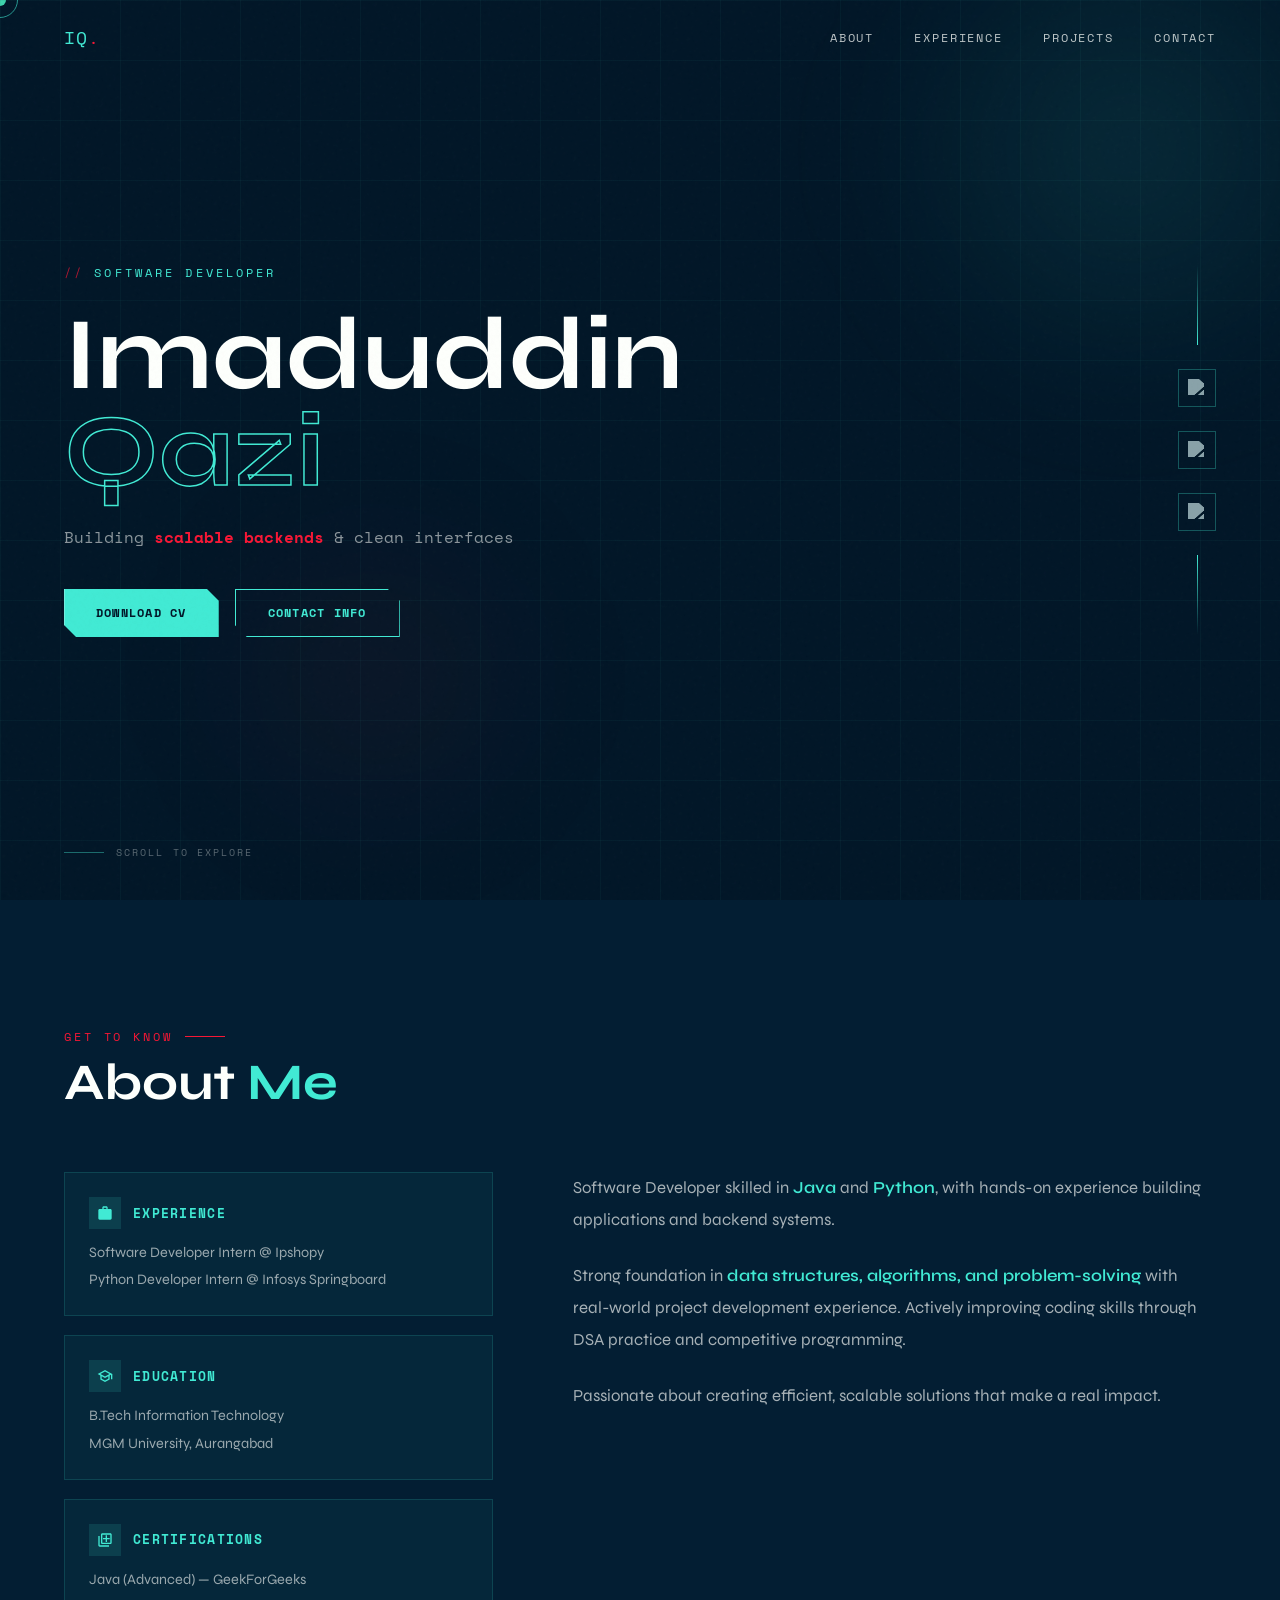
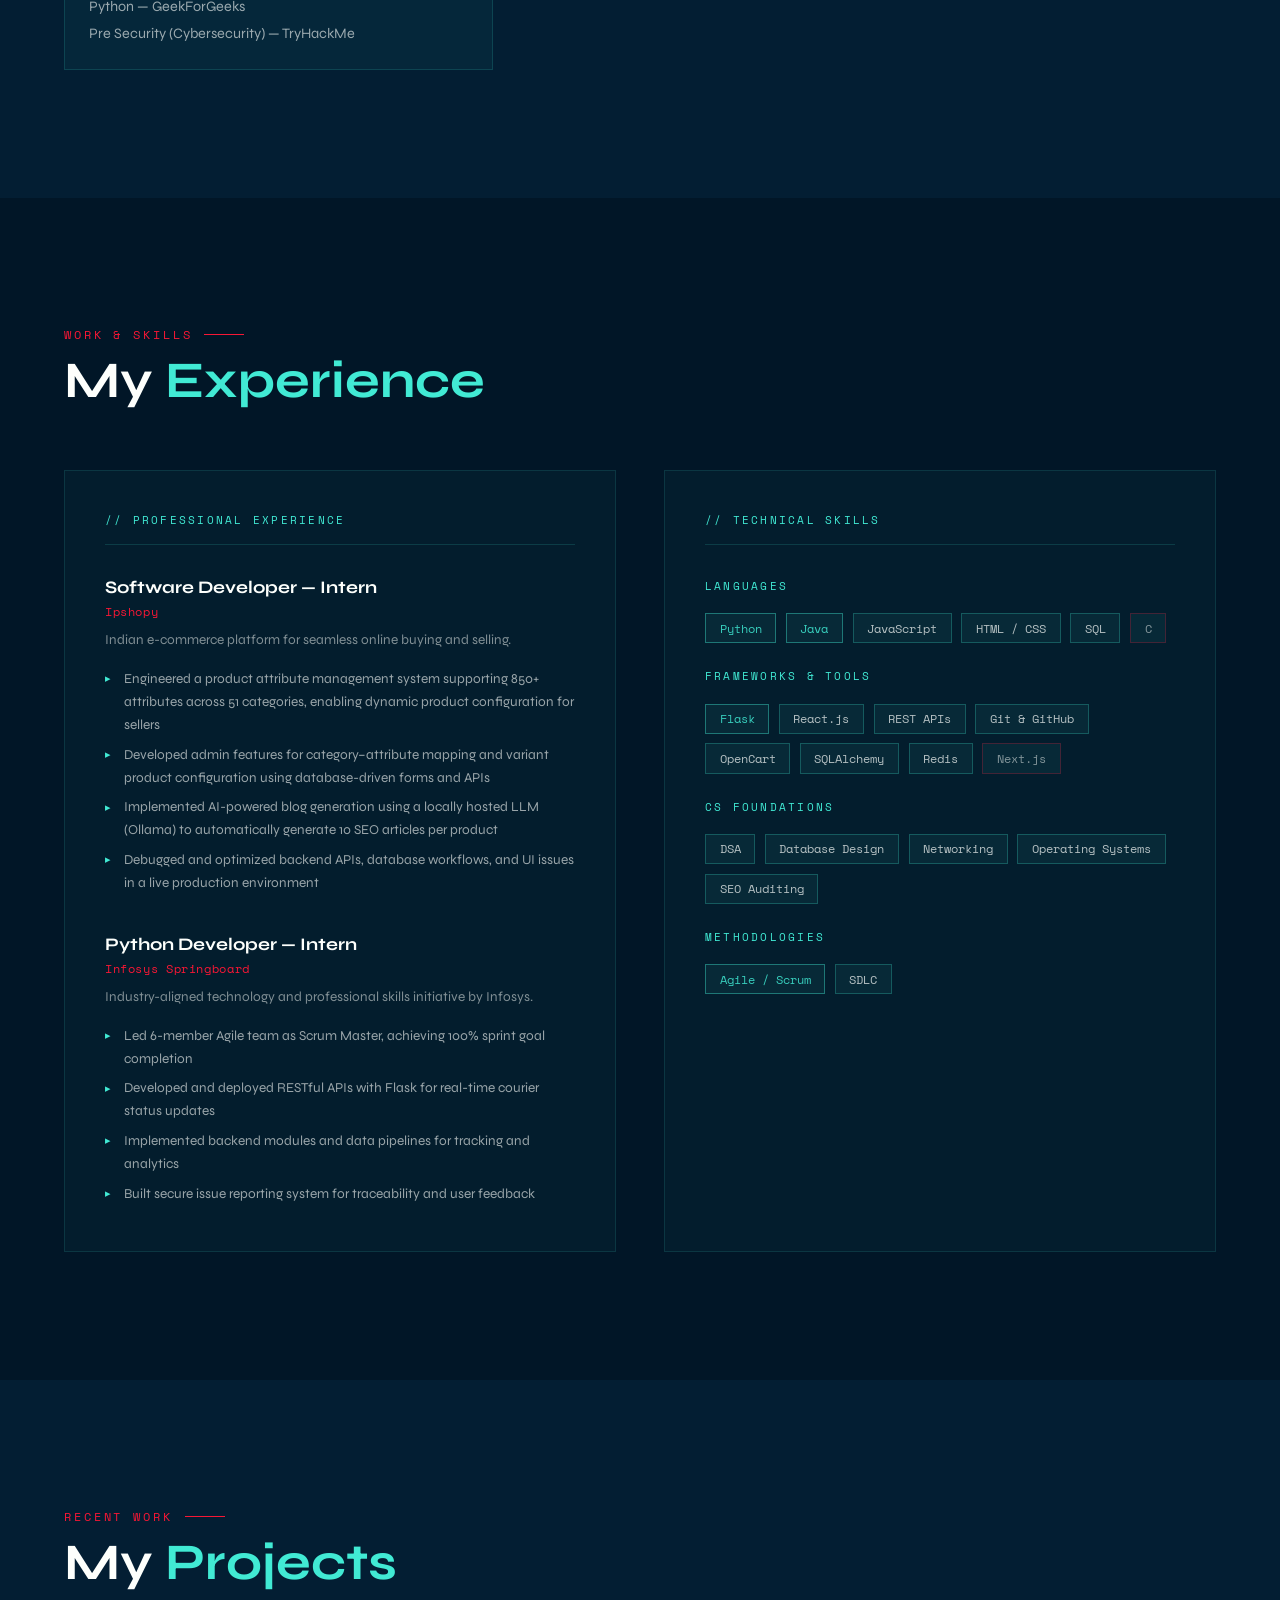
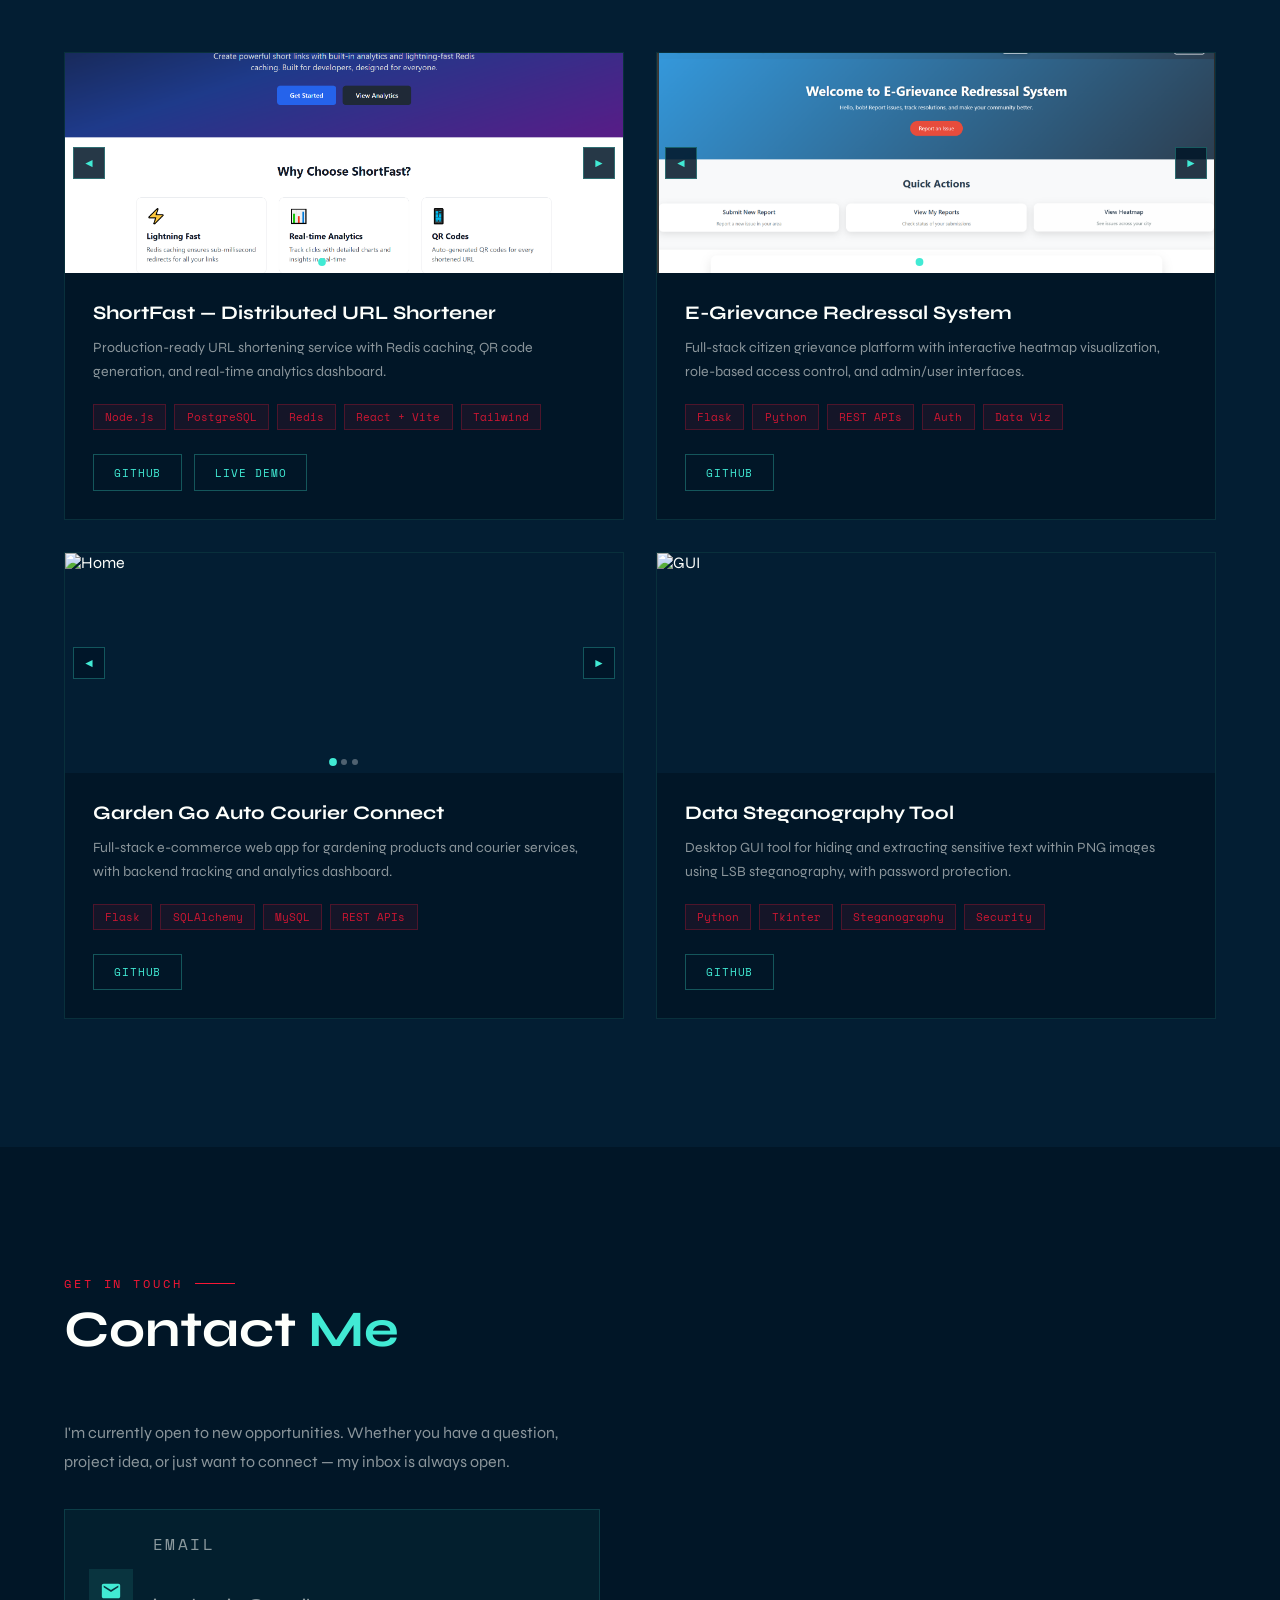
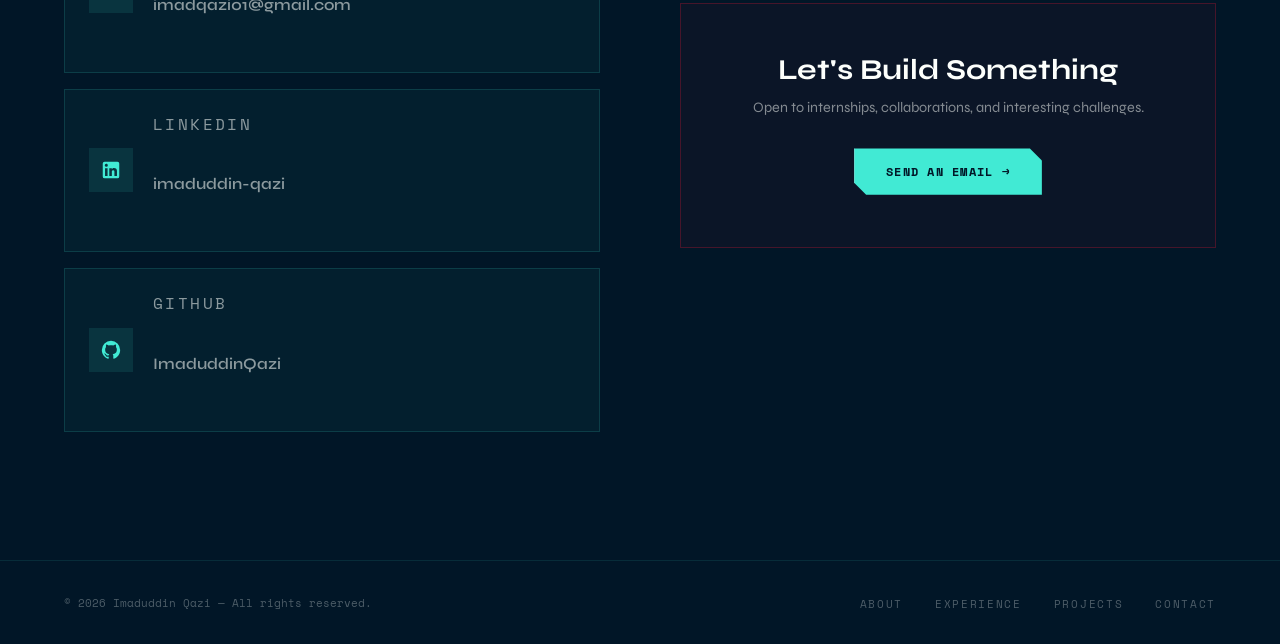
==== commit b179f7f9: "Update index.html" ====
--- a/index.html
+++ b/index.html
@@ -929,8 +929,9 @@
                     </div>
                     <h3>Certifications</h3>
                 </div>
-                <p>Python &amp; Java — GeekForGeeks</p>
-                <p>Cybersecurity — TryHackMe</p>
+                <p>Java (Advanced) — GeekForGeeks</p>
+                <p>Python — GeekForGeeks</p>
+                <p>Pre Security (Cybersecurity) — TryHackMe</p>
             </div>
         </div>
         <div class="about-text reveal reveal-delay-2">
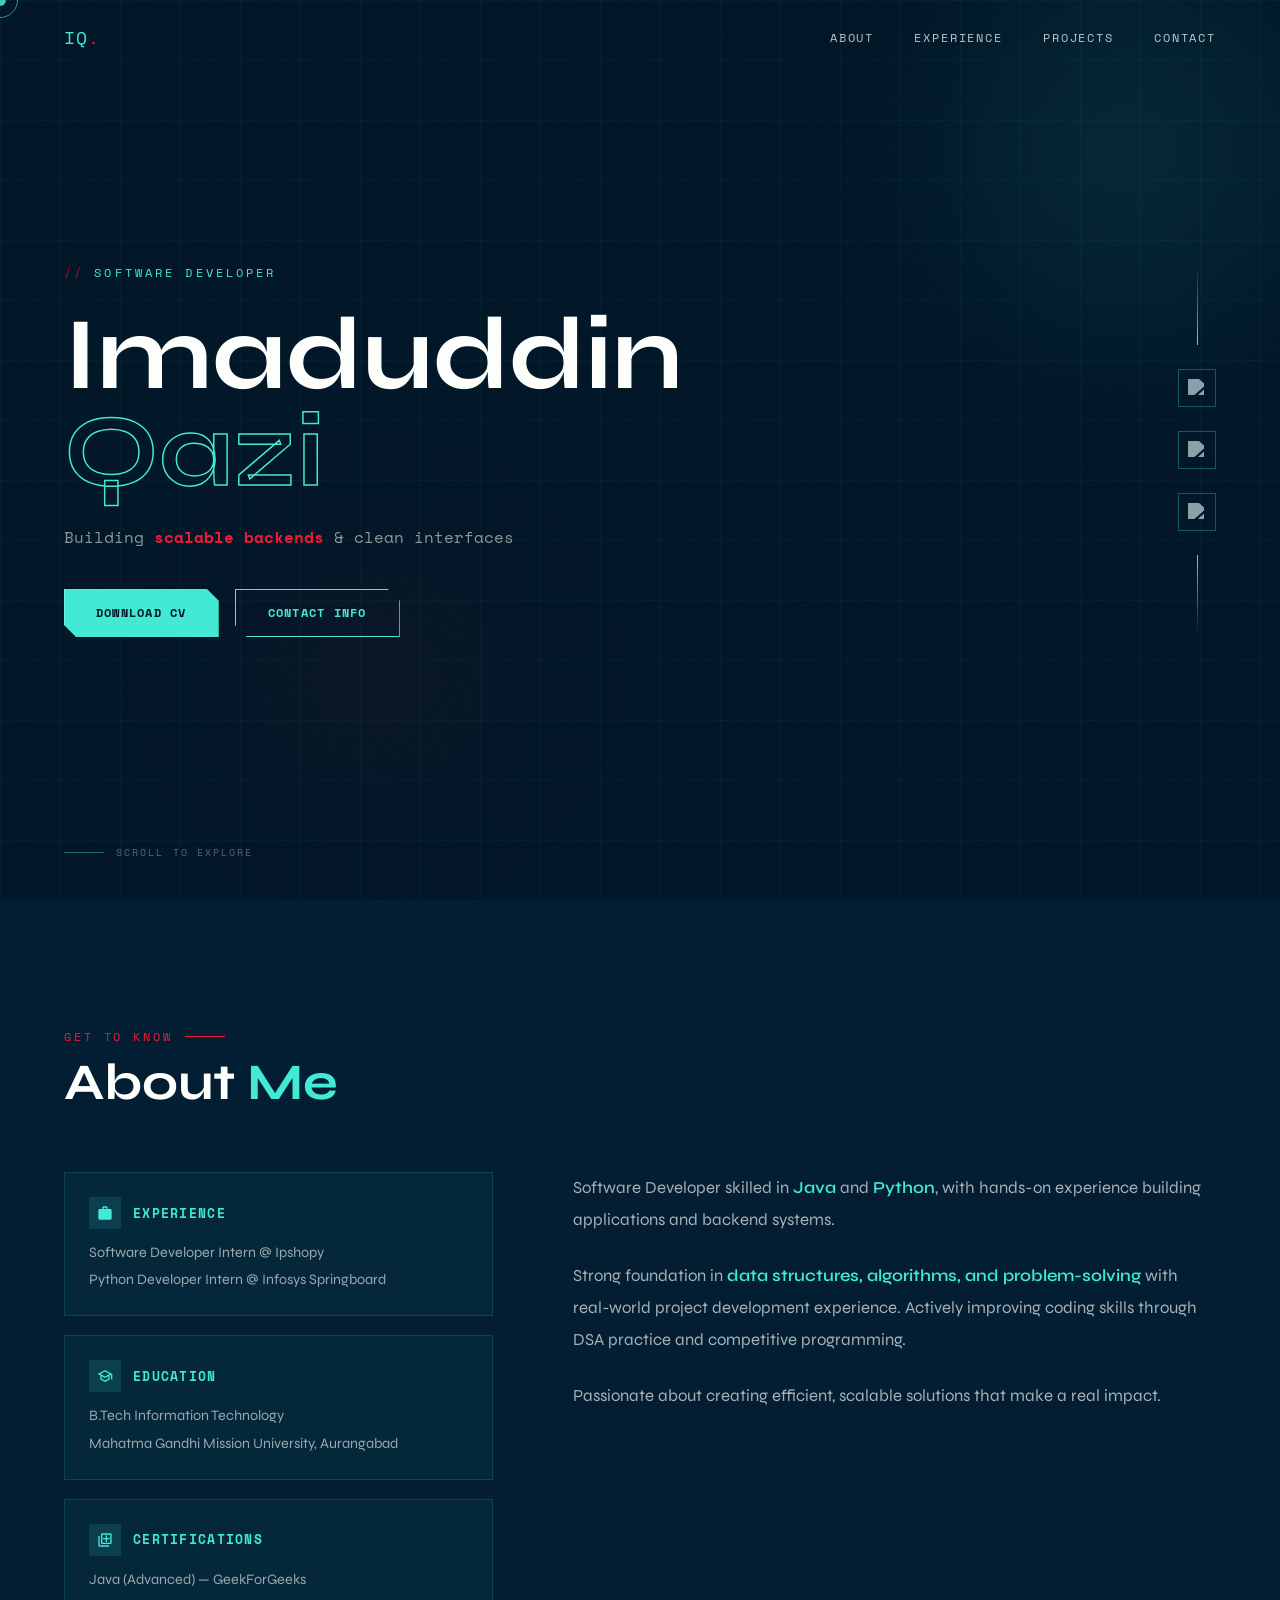
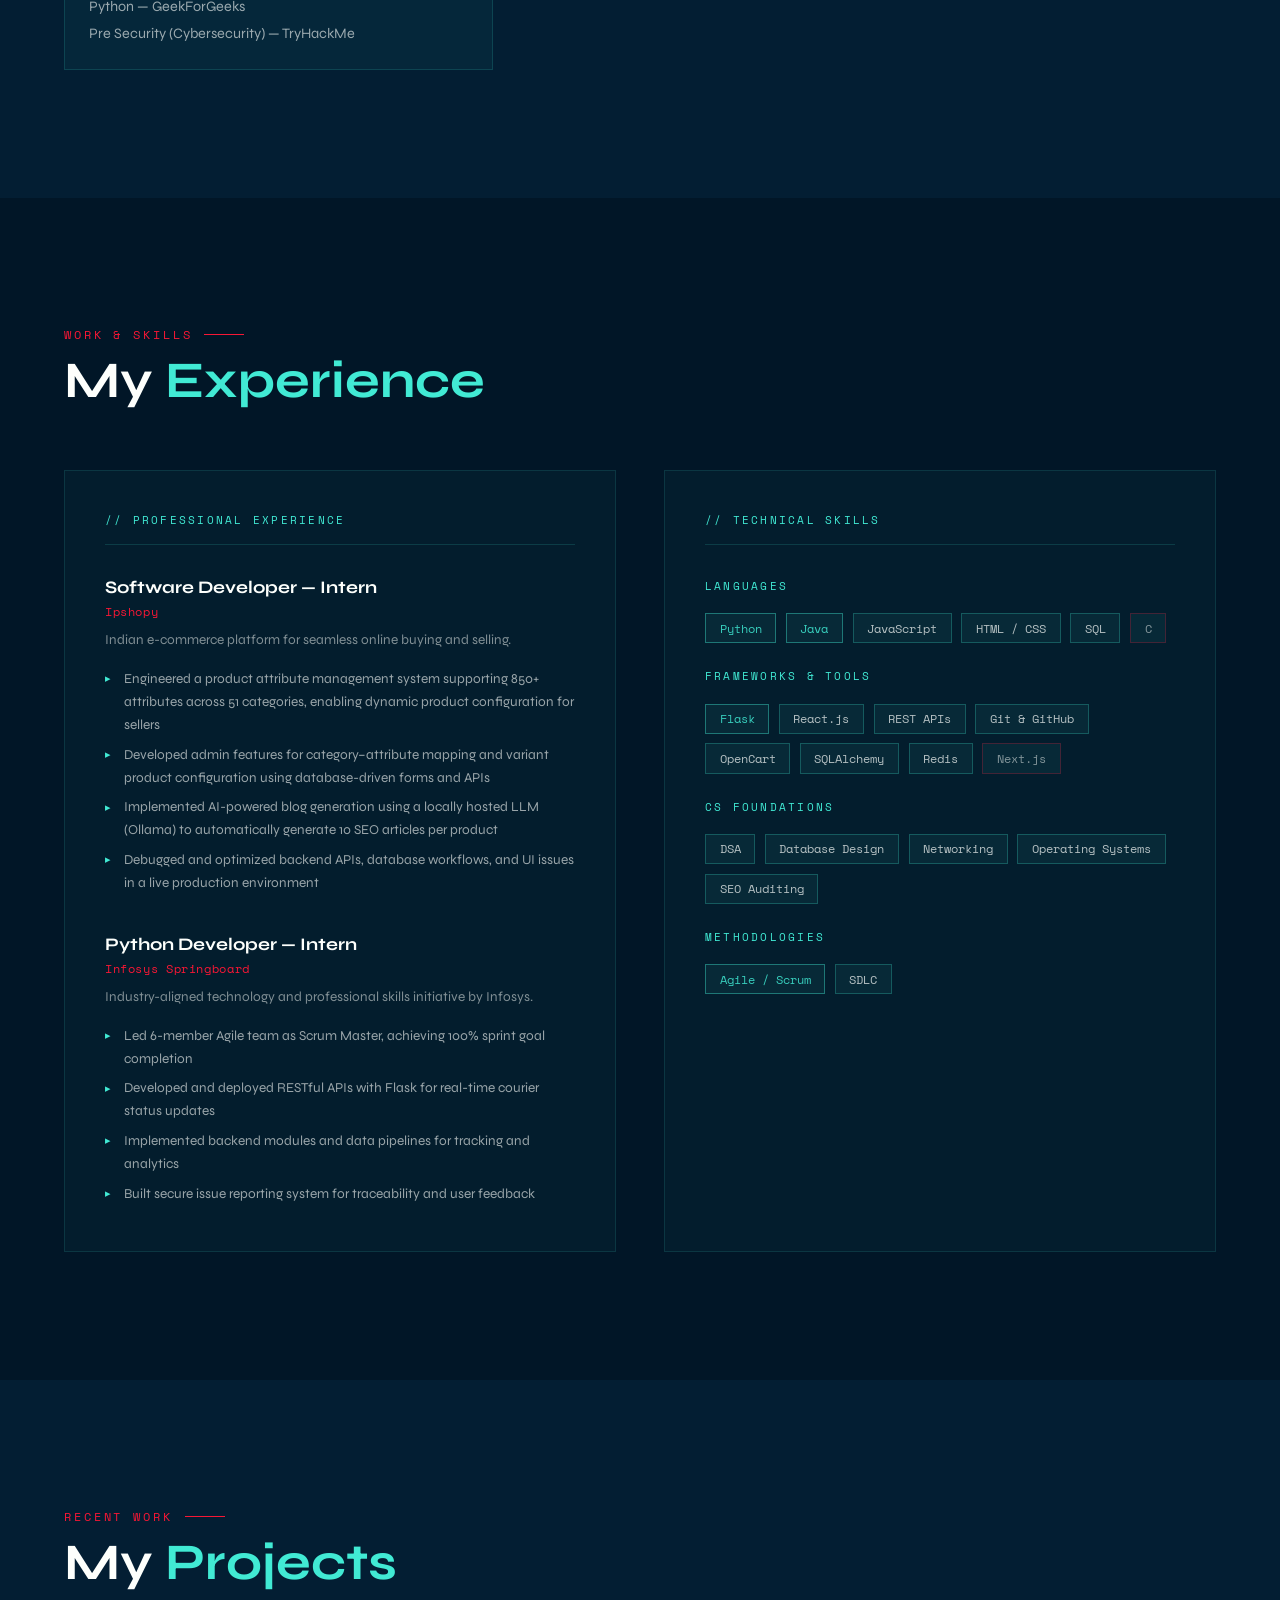
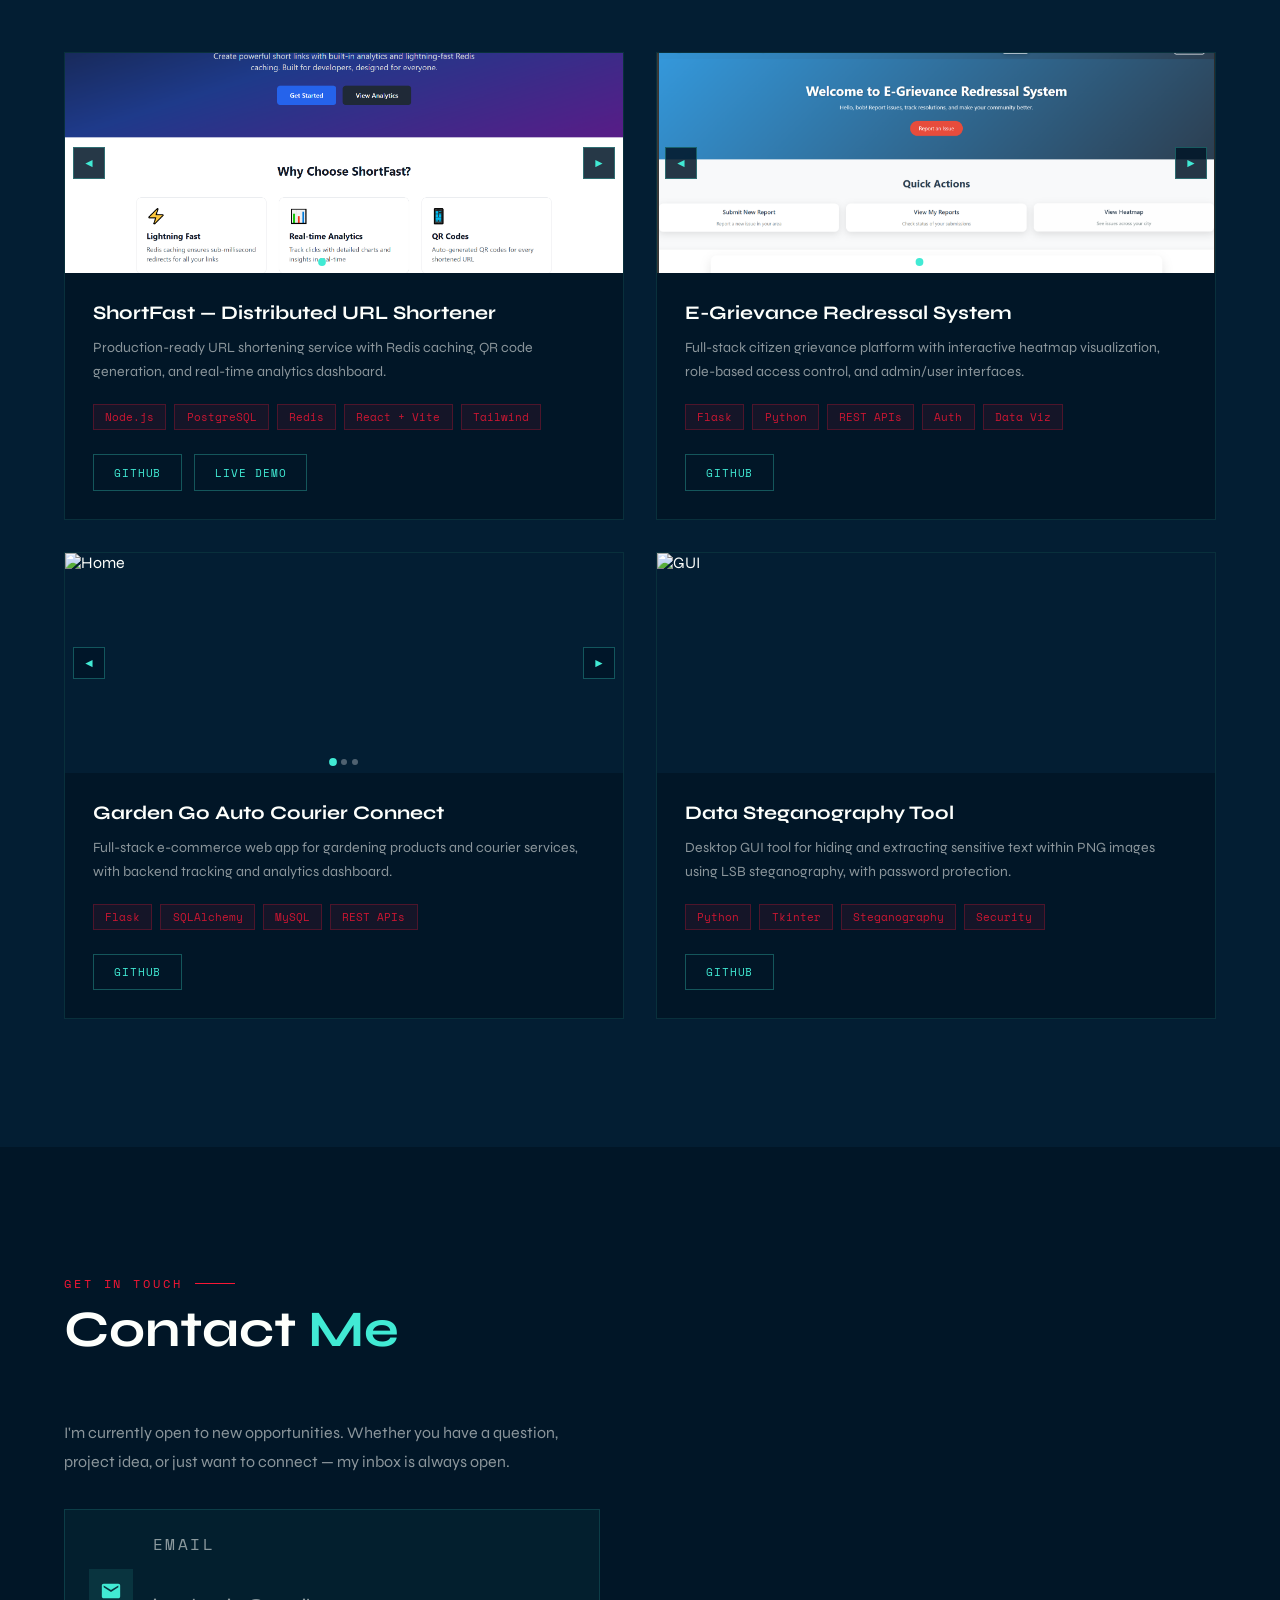
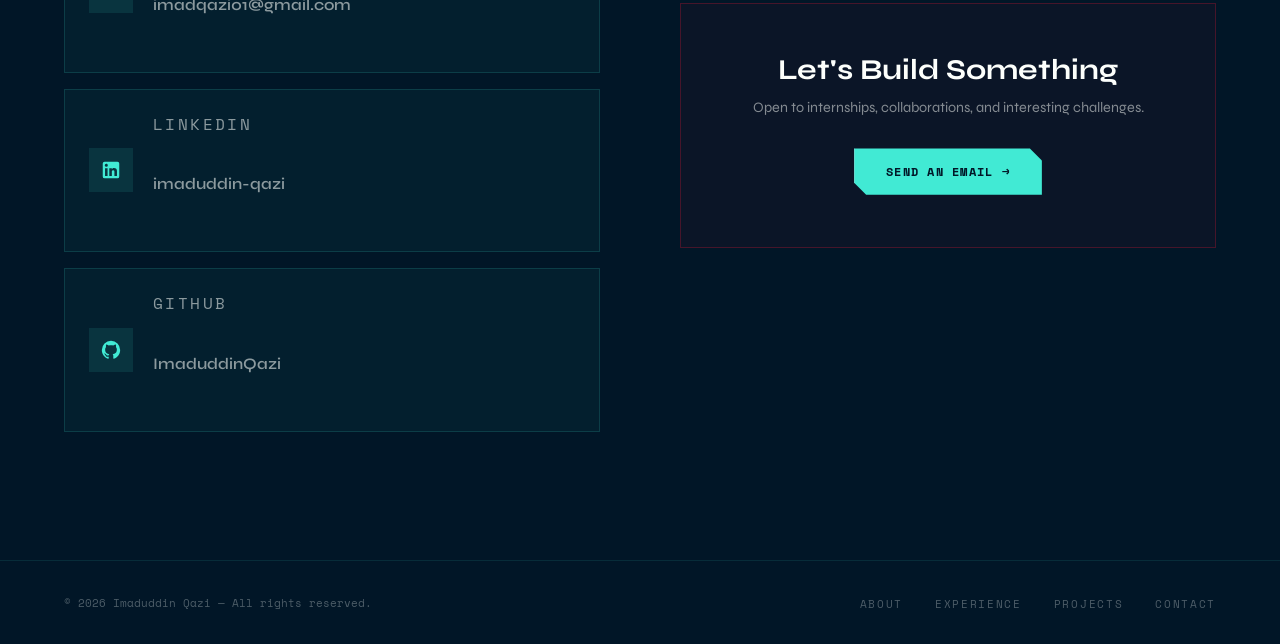
==== commit e16ce347: "Update index.html" ====
--- a/index.html
+++ b/index.html
@@ -920,7 +920,7 @@
                     <h3>Education</h3>
                 </div>
                 <p>B.Tech Information Technology</p>
-                <p>MGM University, Aurangabad</p>
+                <p>Mahatma Gandhi Mission University, Aurangabad</p>
             </div>
             <div class="about-card reveal reveal-delay-3">
                 <div class="about-card-header">
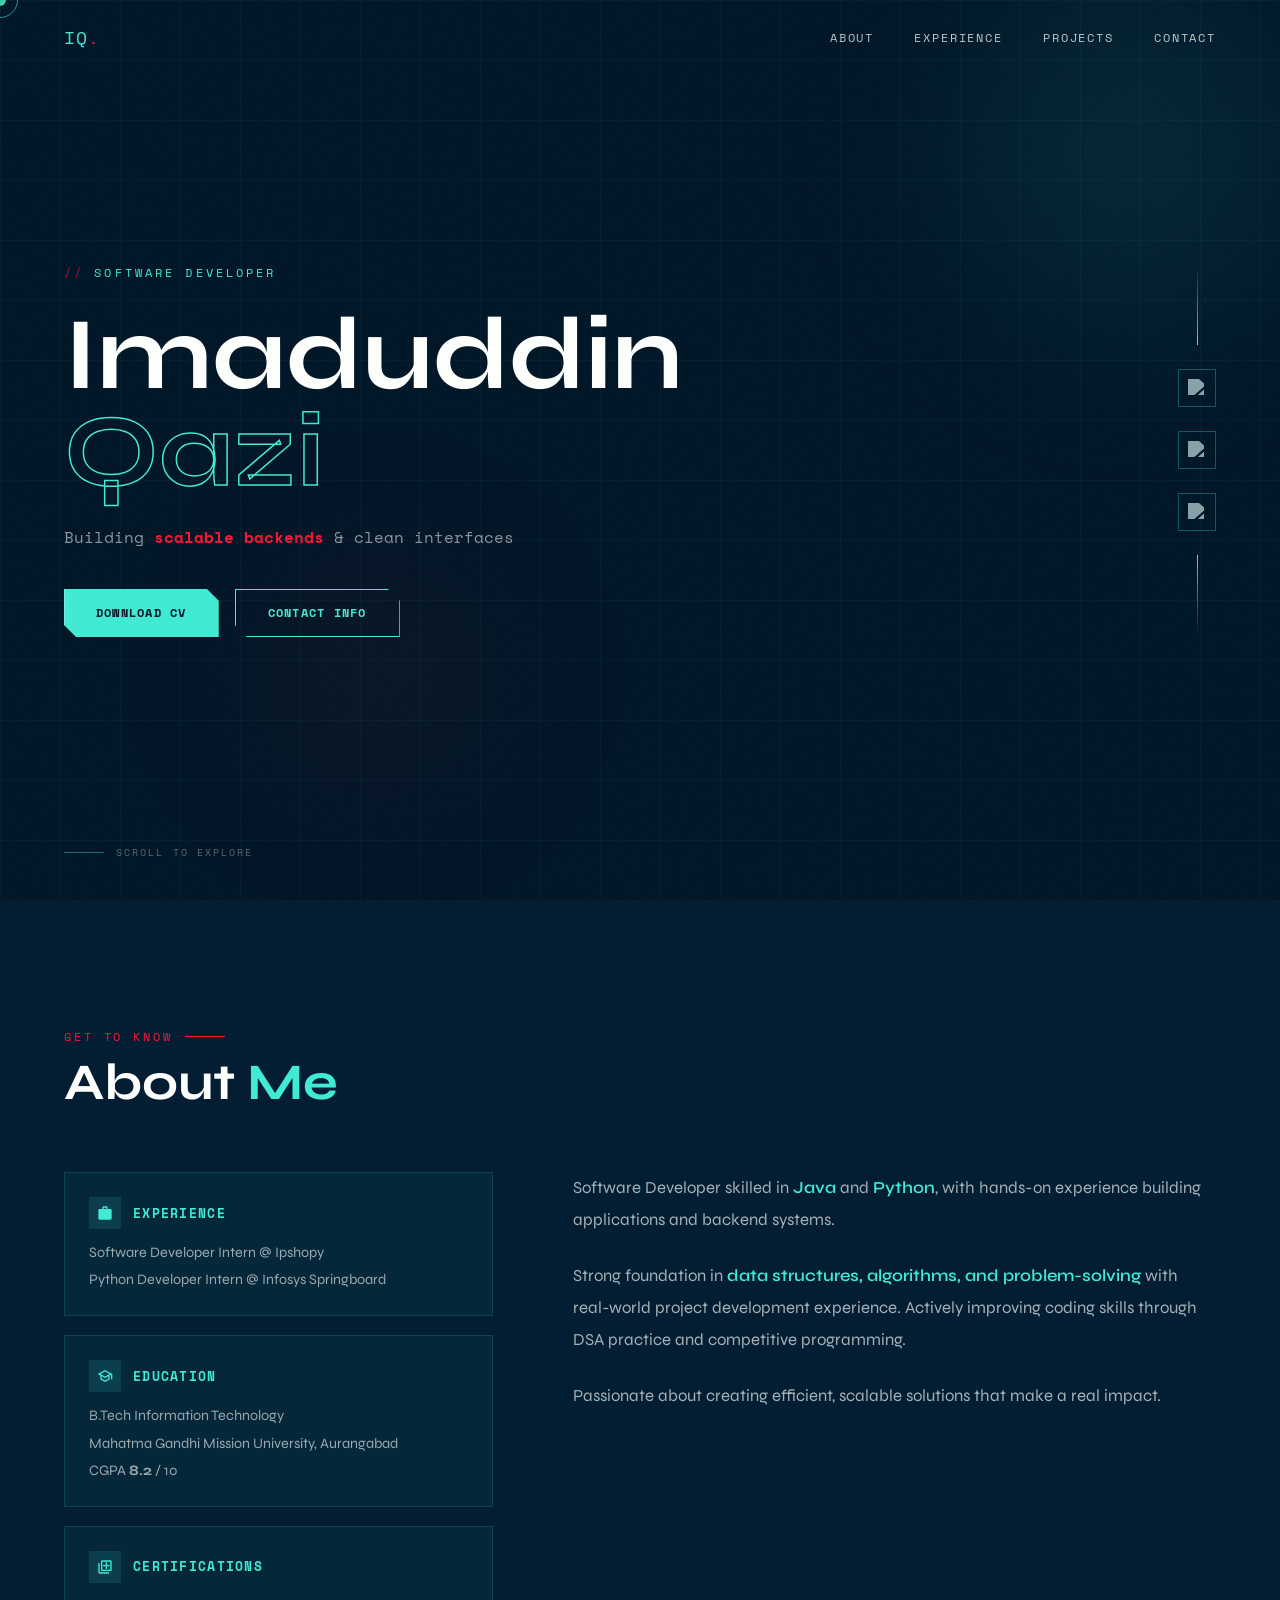
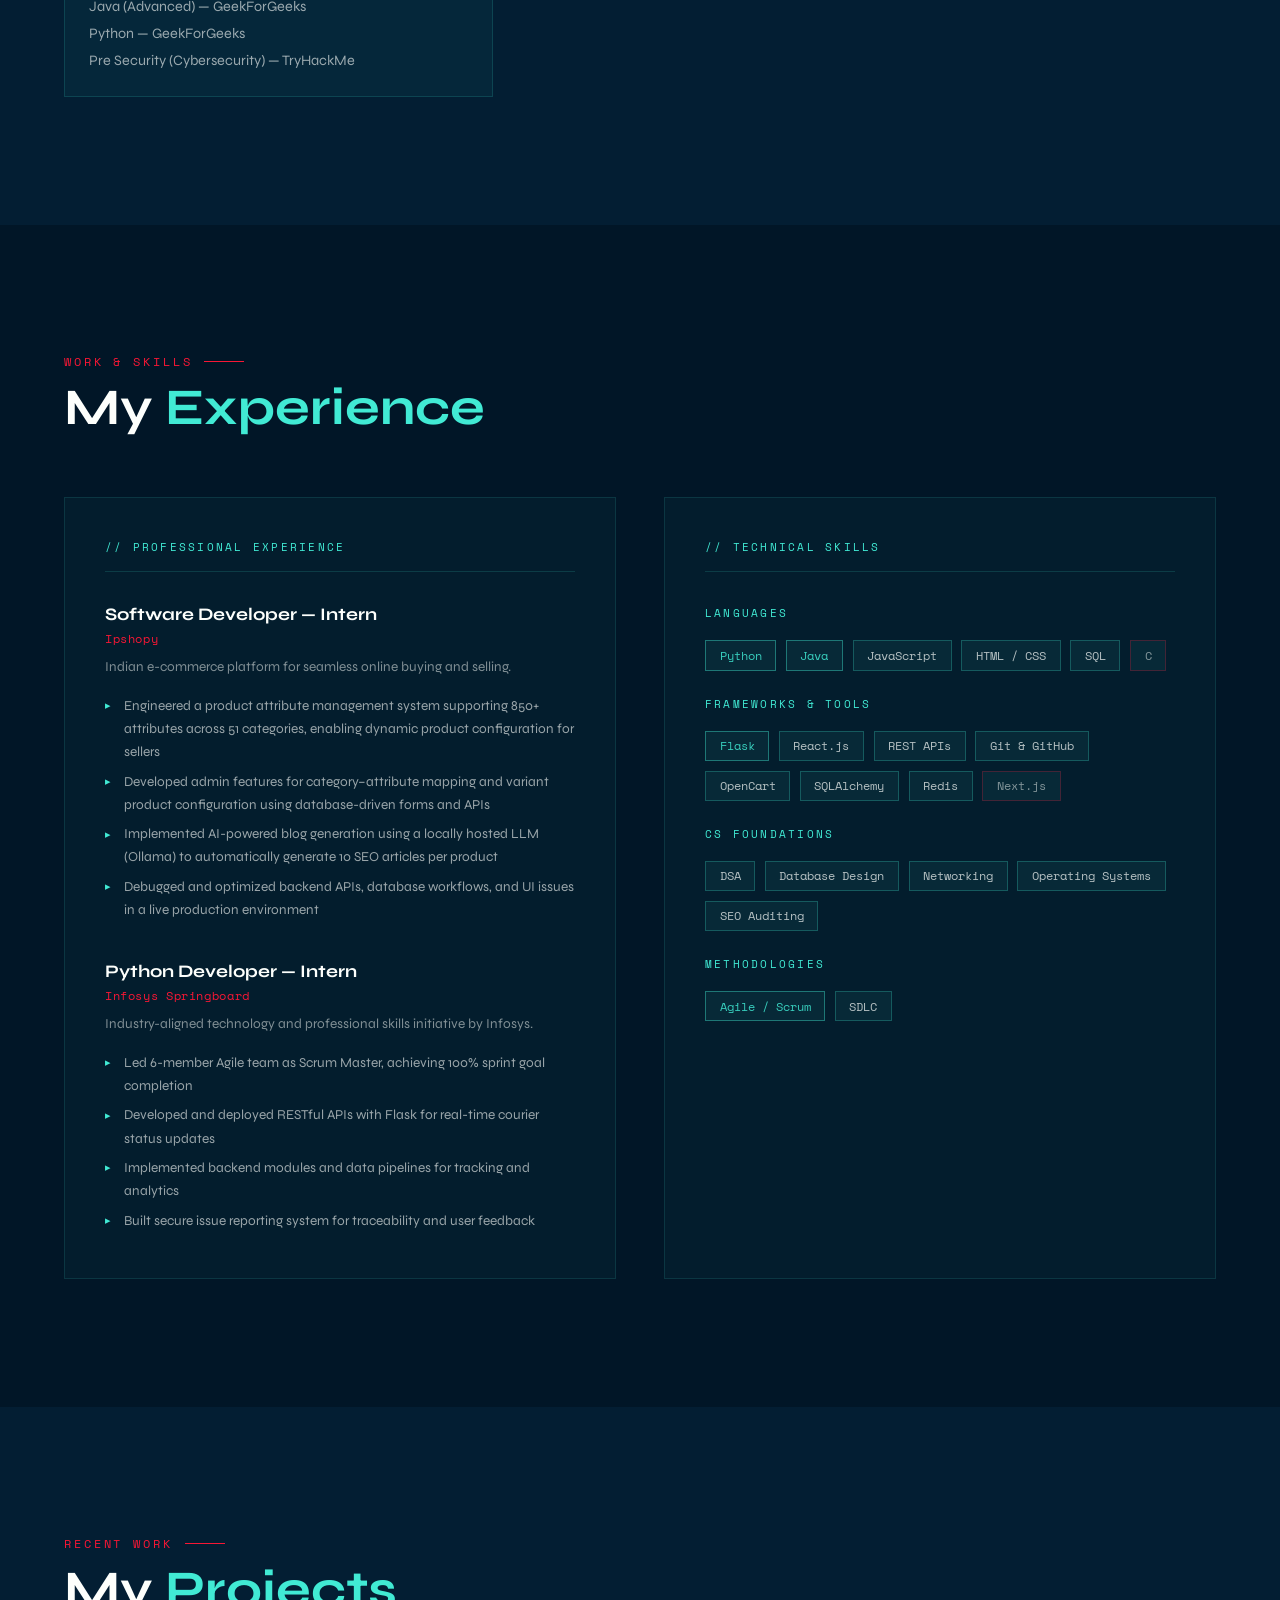
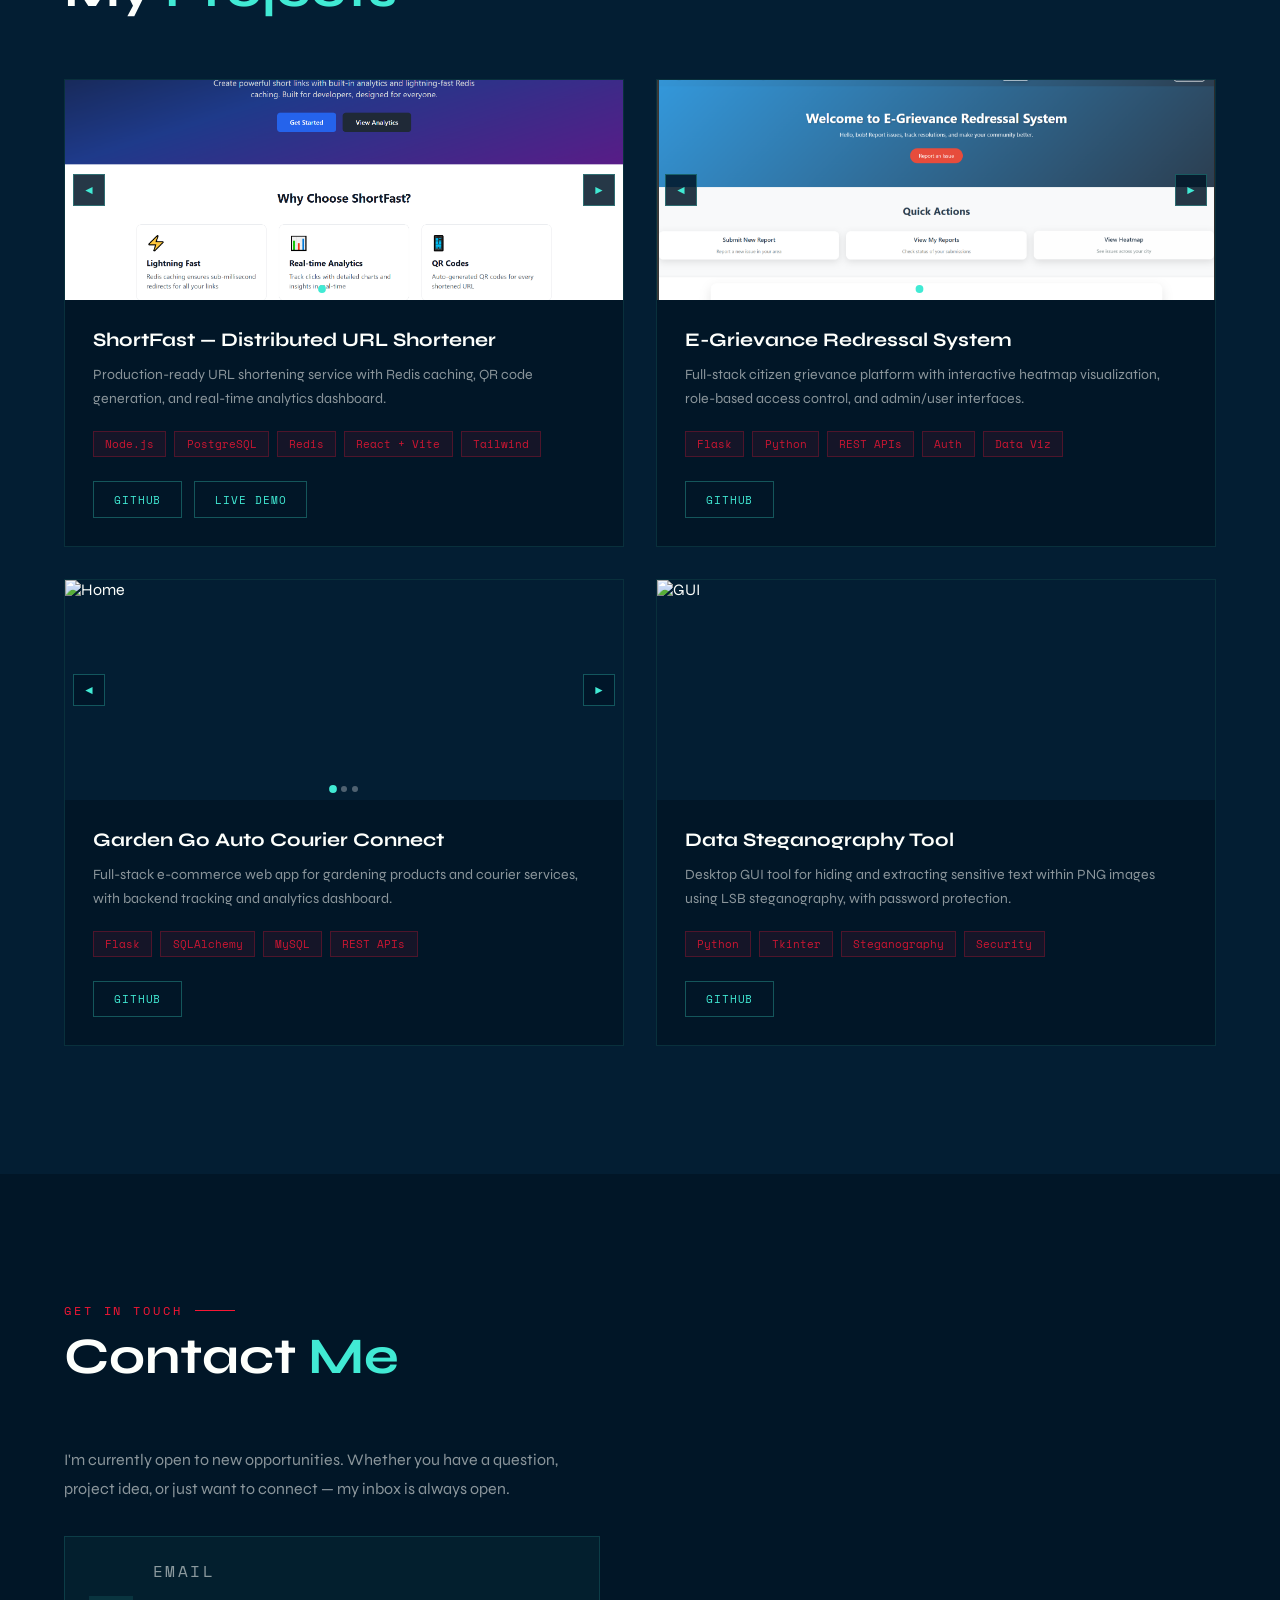
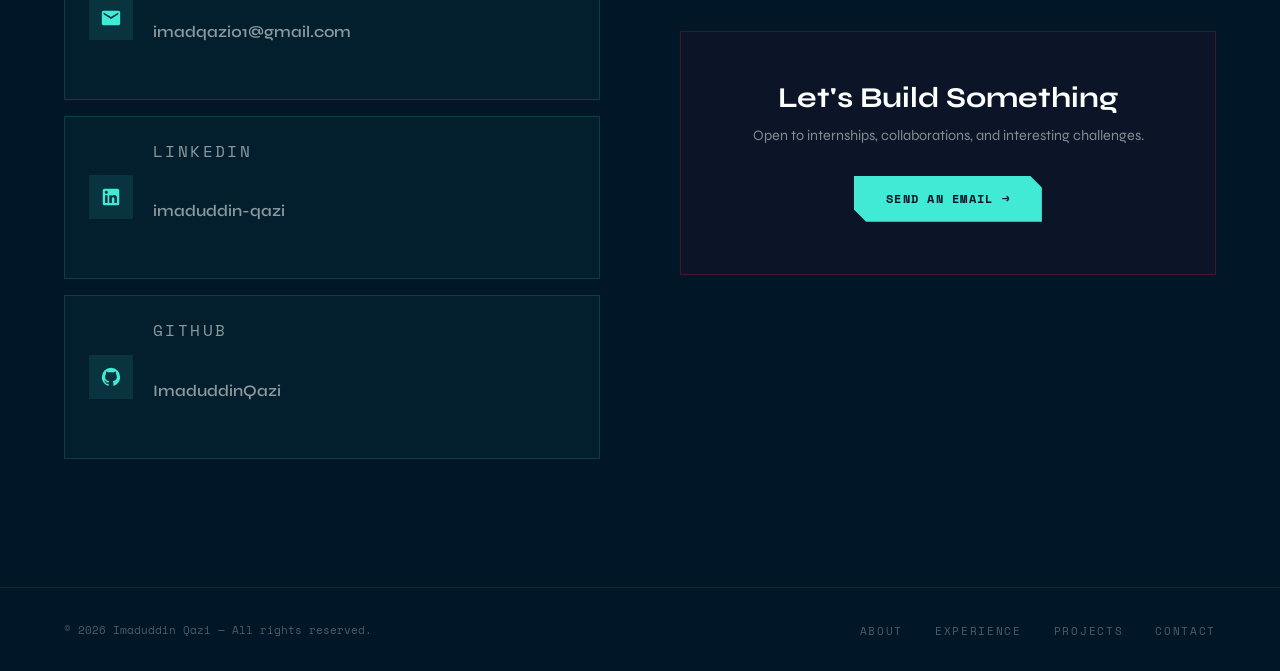
==== commit 2832c448: "Update index.html" ====
--- a/index.html
+++ b/index.html
@@ -921,6 +921,7 @@
                 </div>
                 <p>B.Tech Information Technology</p>
                 <p>Mahatma Gandhi Mission University, Aurangabad</p>
+                <p>CGPA <strong>8.2</strong> / 10</p>
             </div>
             <div class="about-card reveal reveal-delay-3">
                 <div class="about-card-header">
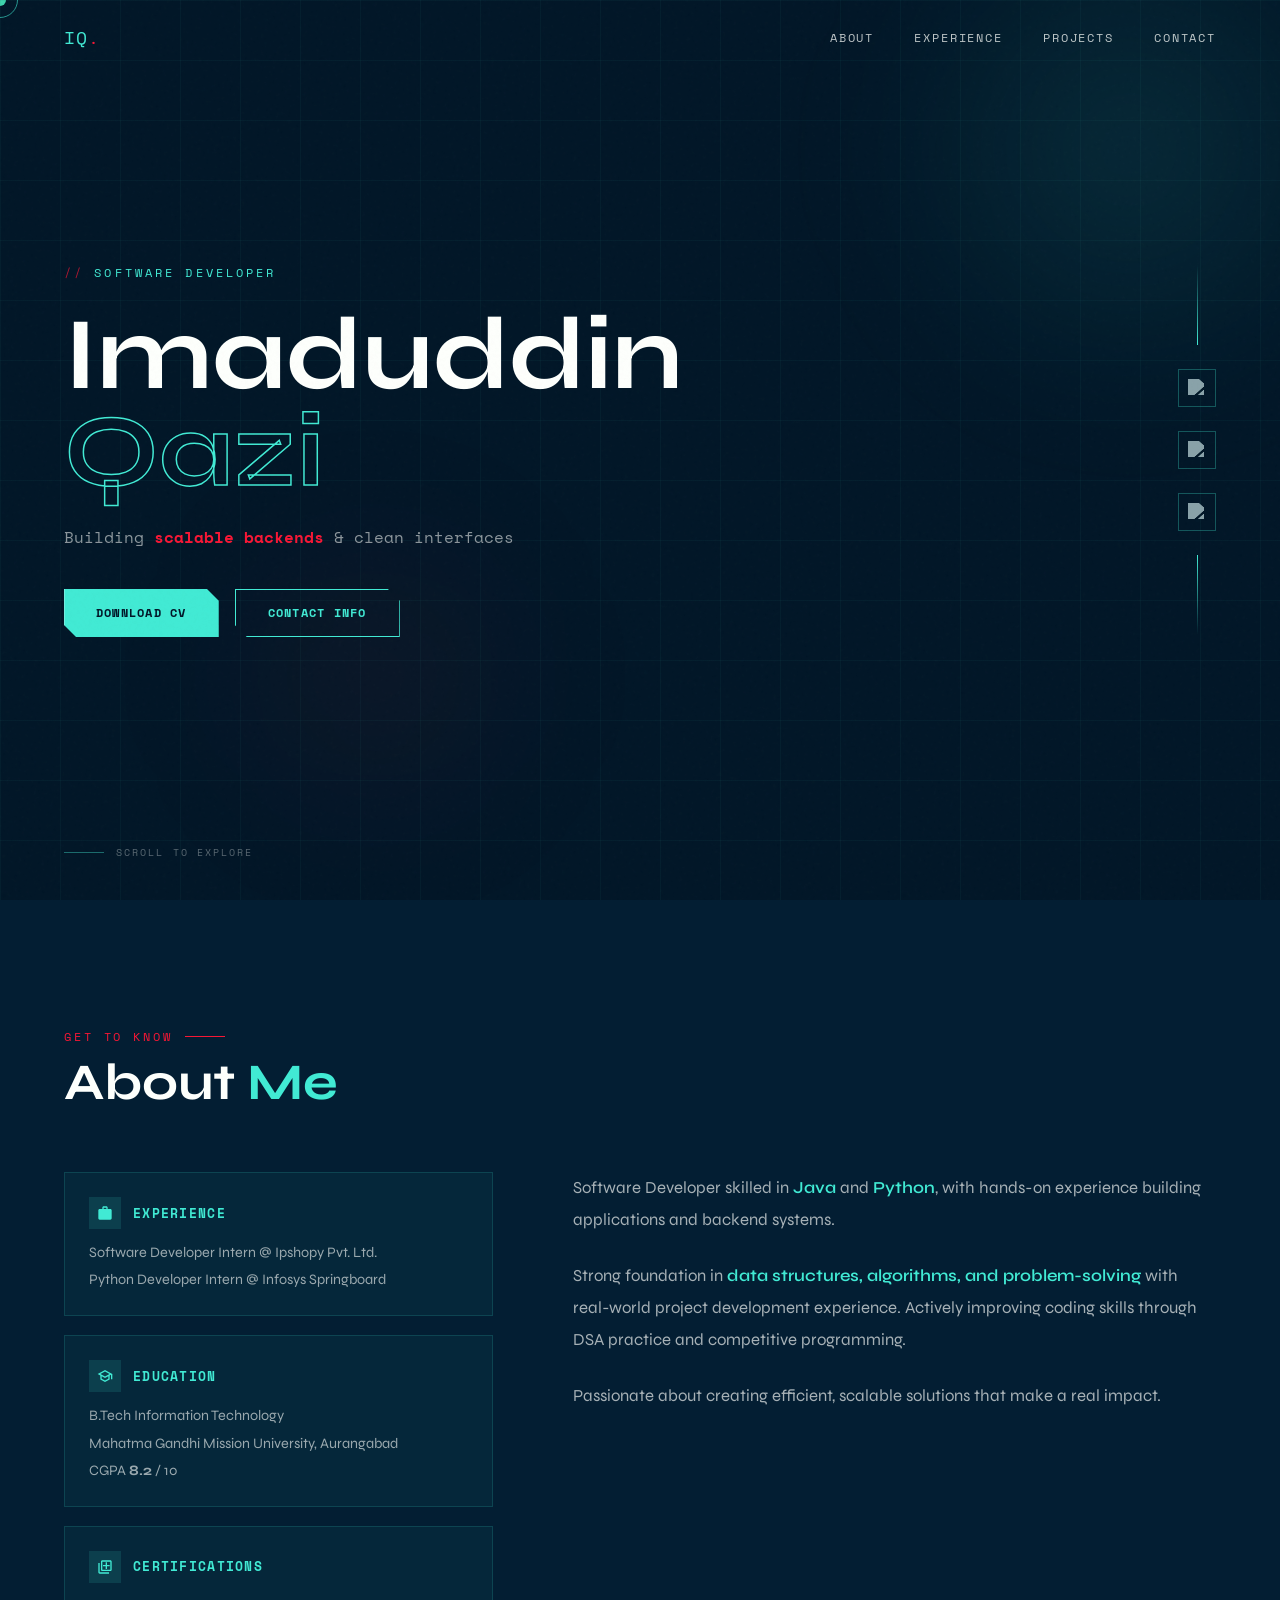
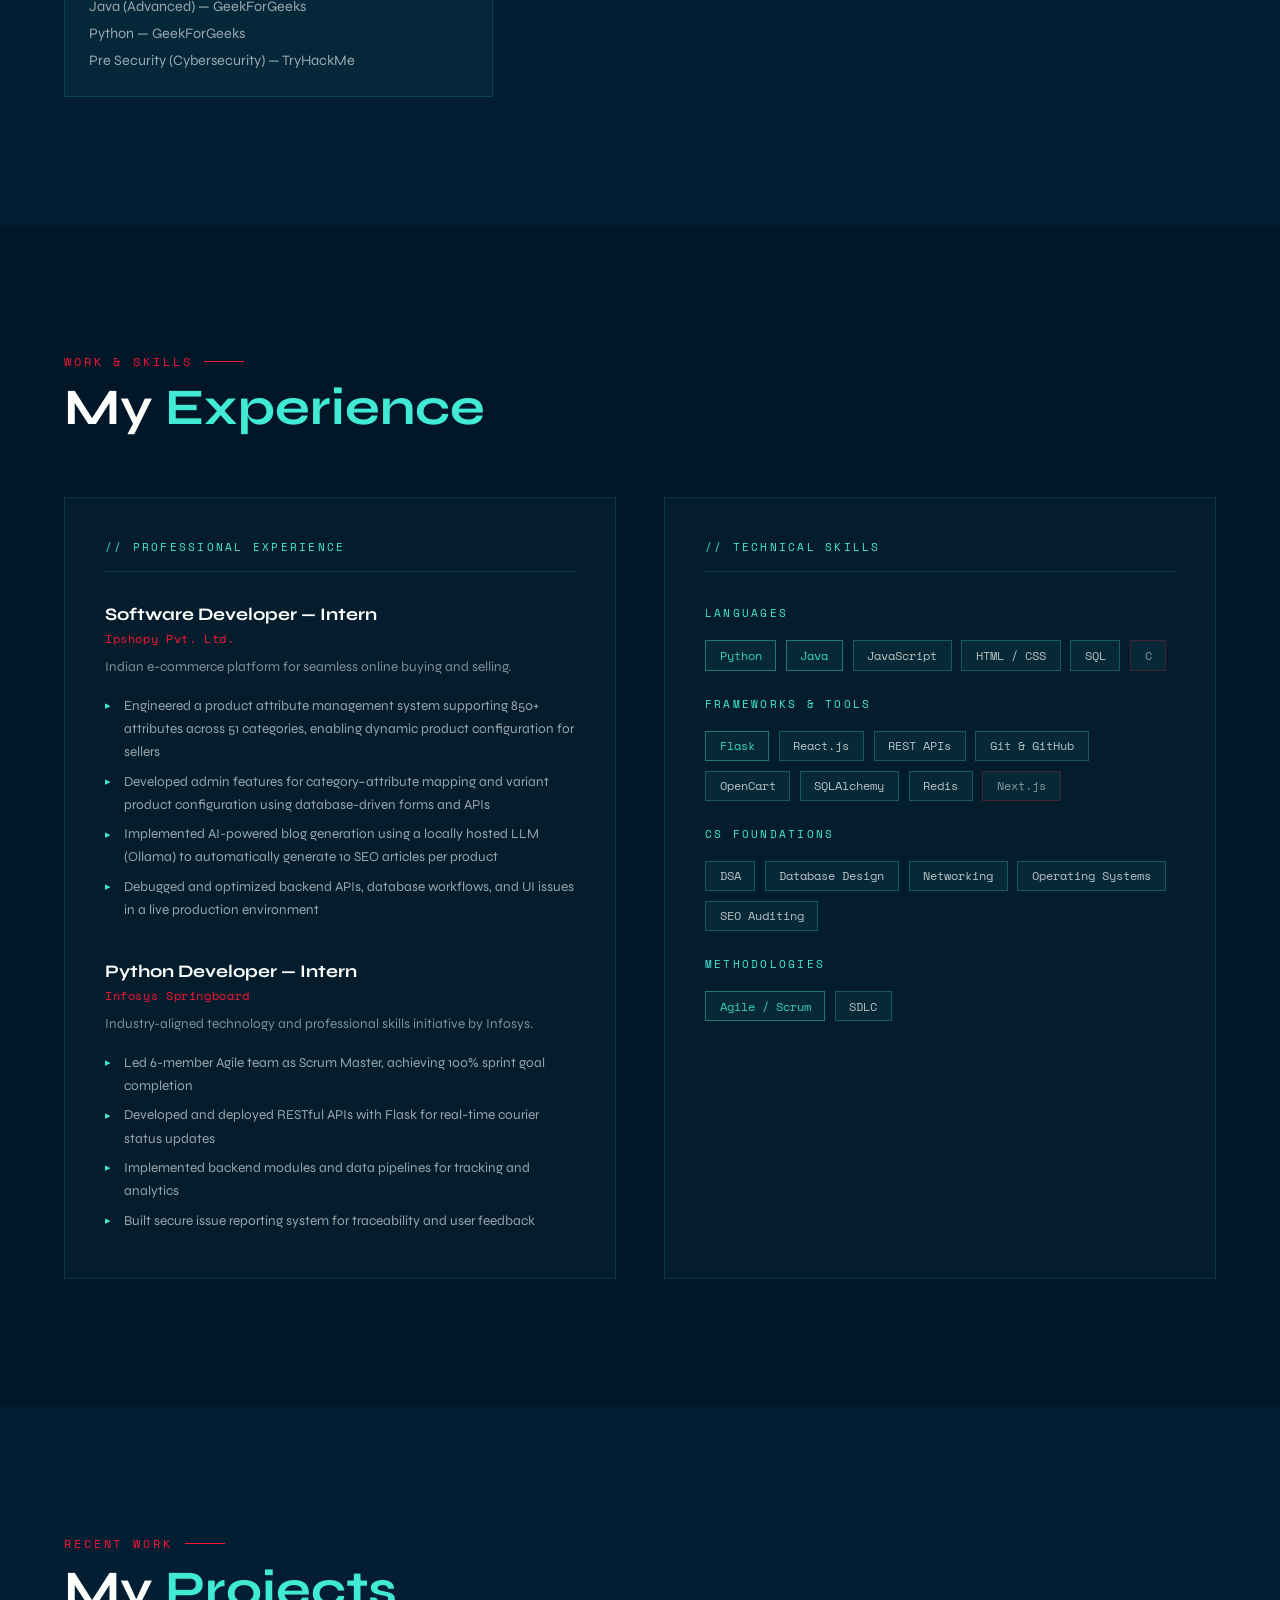
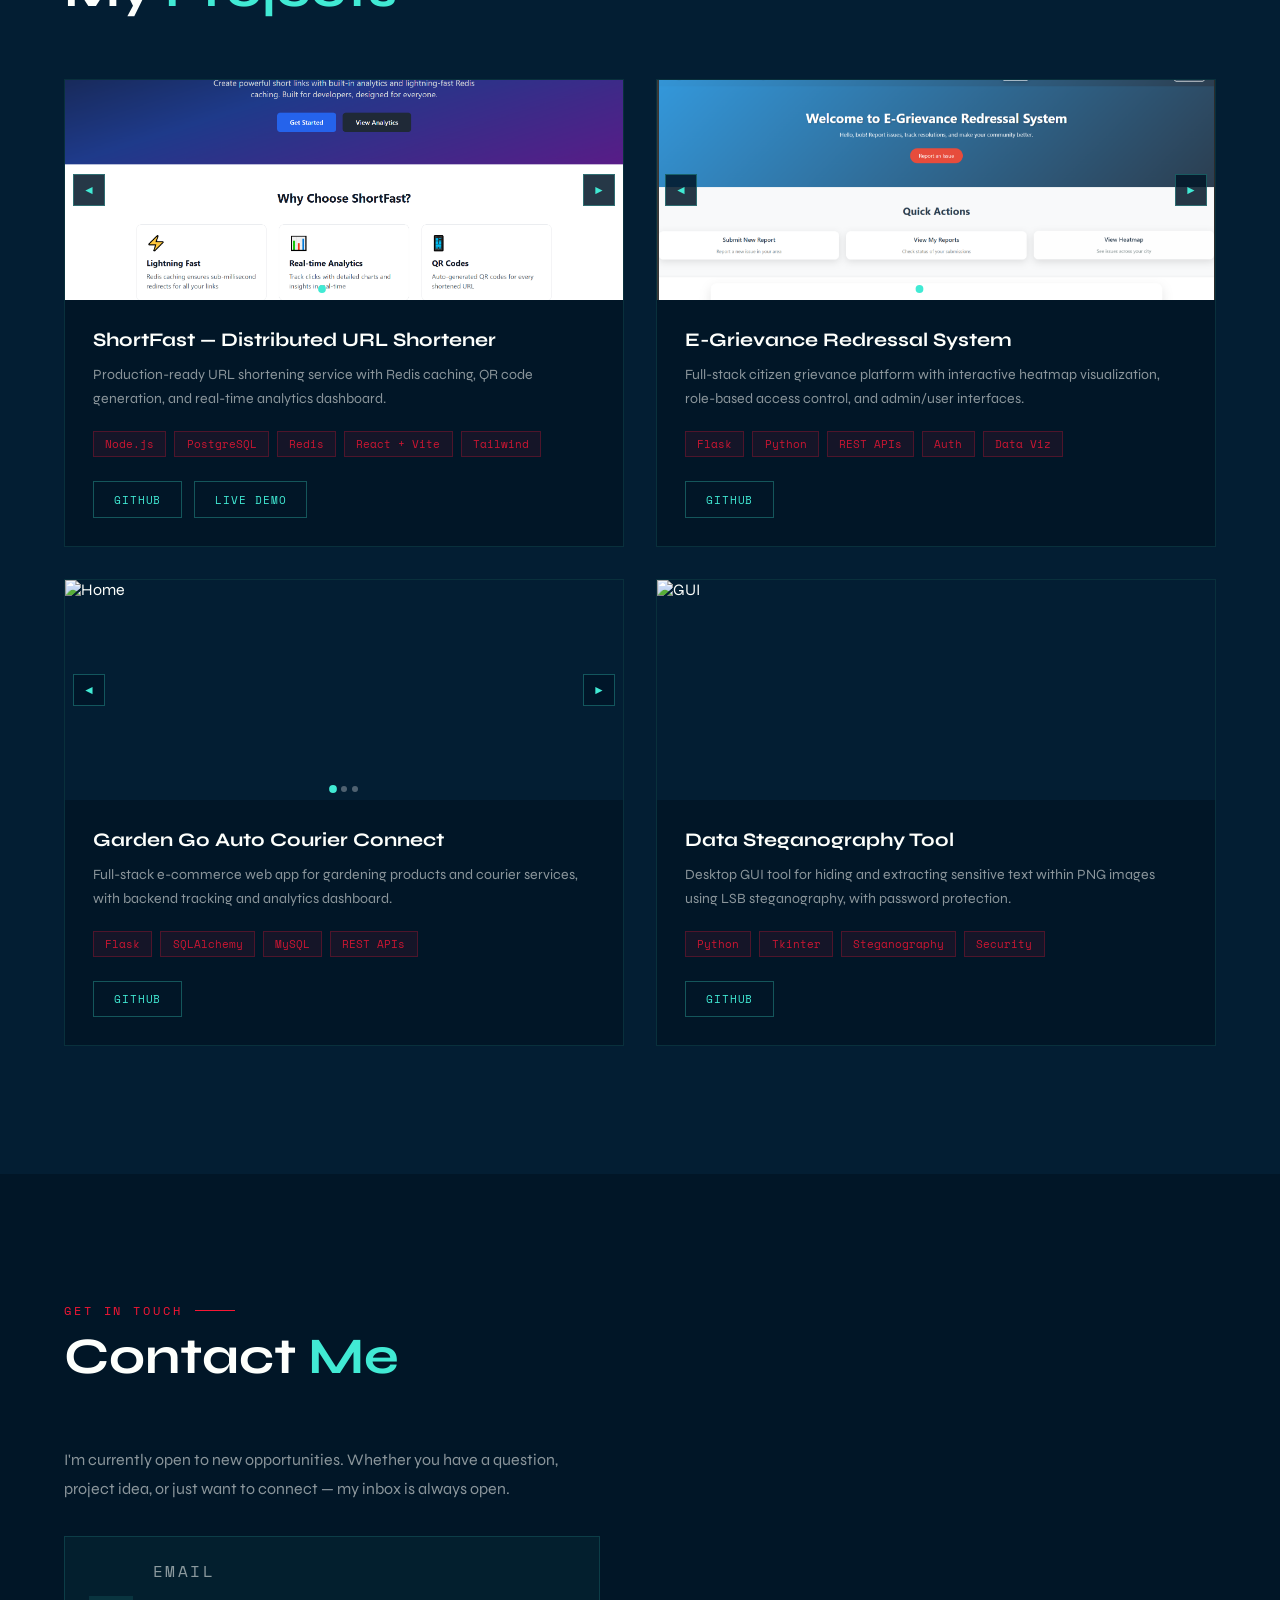
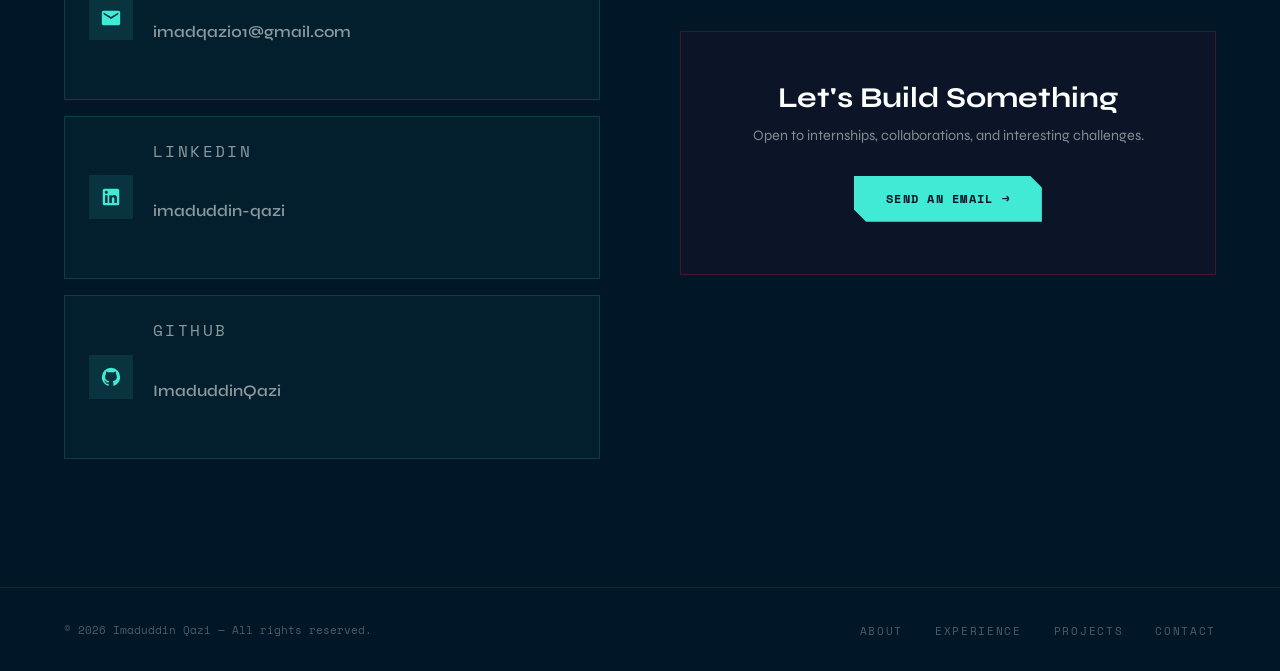
==== commit d0f90ef8: "Update index.html" ====
--- a/index.html
+++ b/index.html
@@ -909,7 +909,7 @@
                     </div>
                     <h3>Experience</h3>
                 </div>
-                <p>Software Developer Intern @ Ipshopy</p>
+                <p>Software Developer Intern @ Ipshopy Pvt. Ltd.</p>
                 <p>Python Developer Intern @ Infosys Springboard</p>
             </div>
             <div class="about-card reveal reveal-delay-2">
@@ -954,7 +954,7 @@
             <p class="exp-block-label">// Professional Experience</p>
             <div class="job-item">
                 <p class="job-title">Software Developer — Intern</p>
-                <p class="job-company">Ipshopy</p>
+                <p class="job-company">Ipshopy Pvt. Ltd.</p>
                 <p class="job-desc">Indian e-commerce platform for seamless online buying and selling.</p>
                 <ul class="job-bullets">
                     <li> Engineered a product attribute management system supporting 850+ attributes across 51 categories, enabling dynamic product
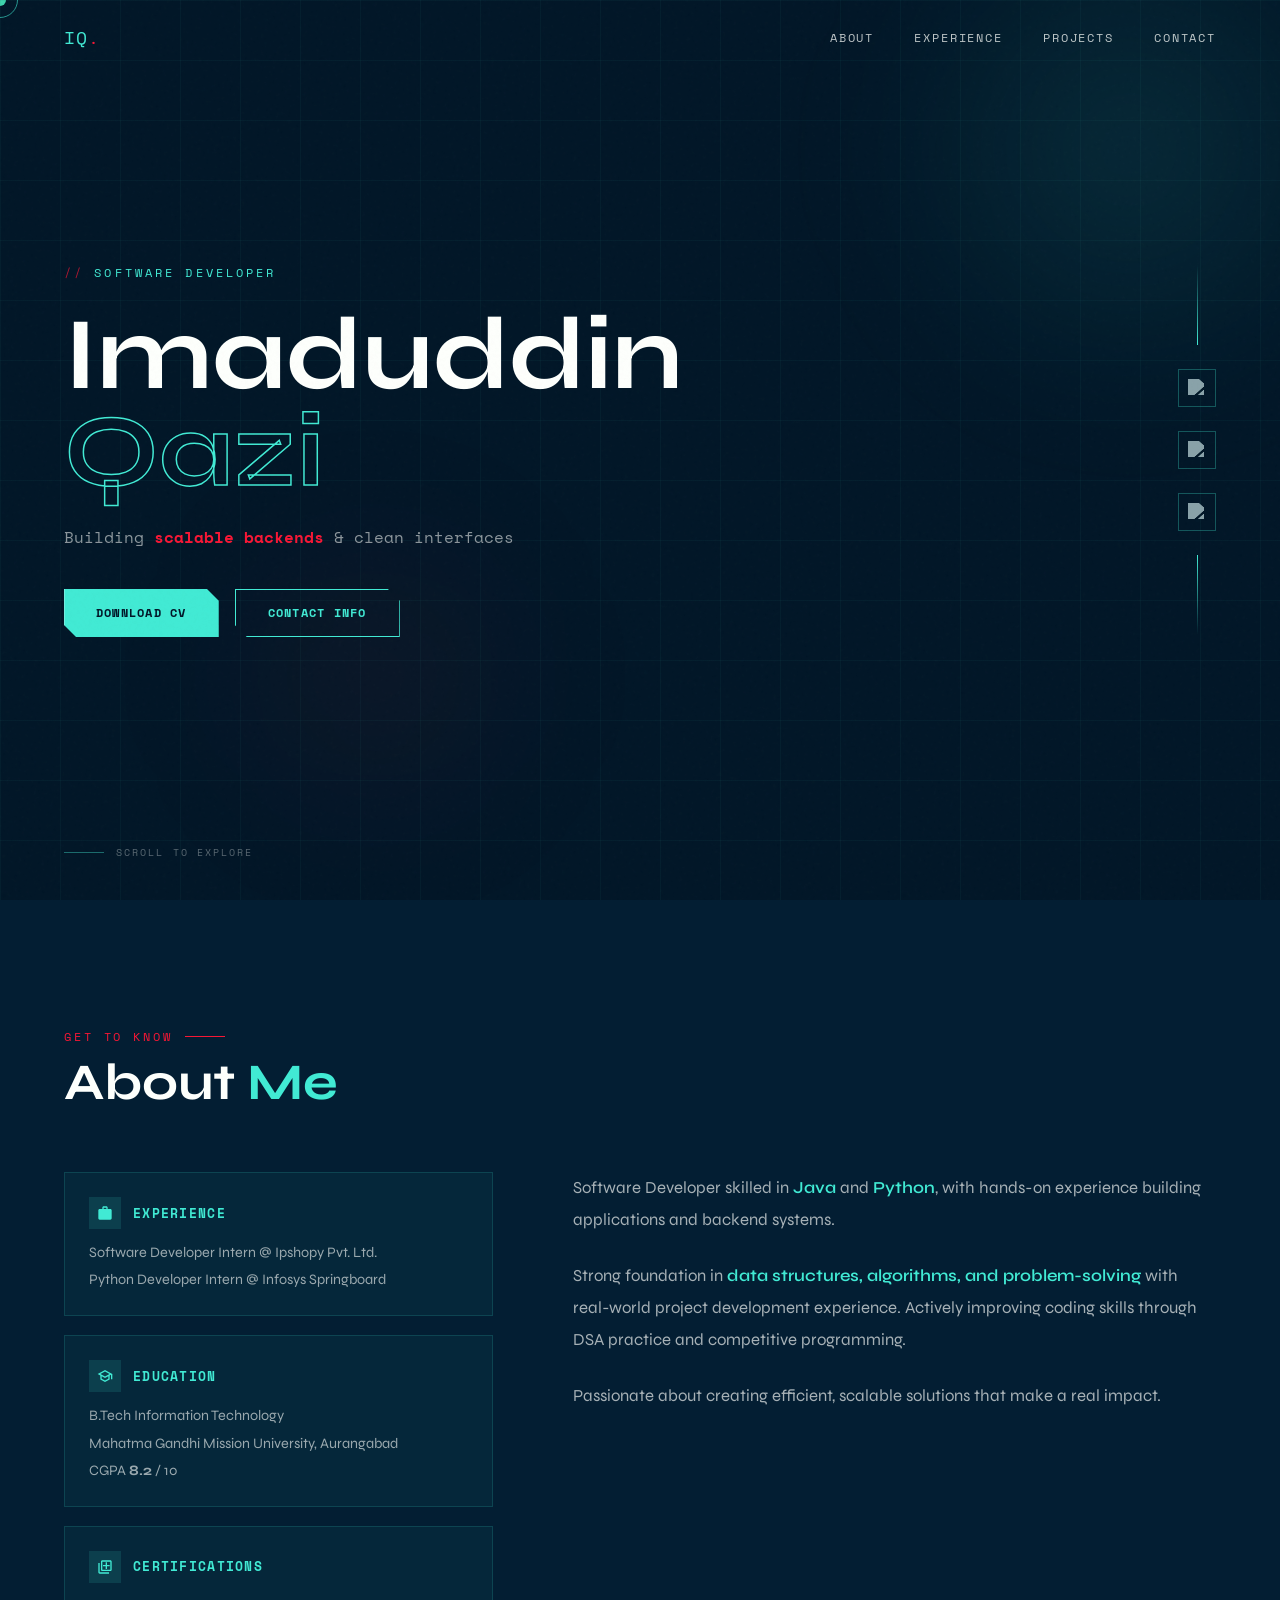
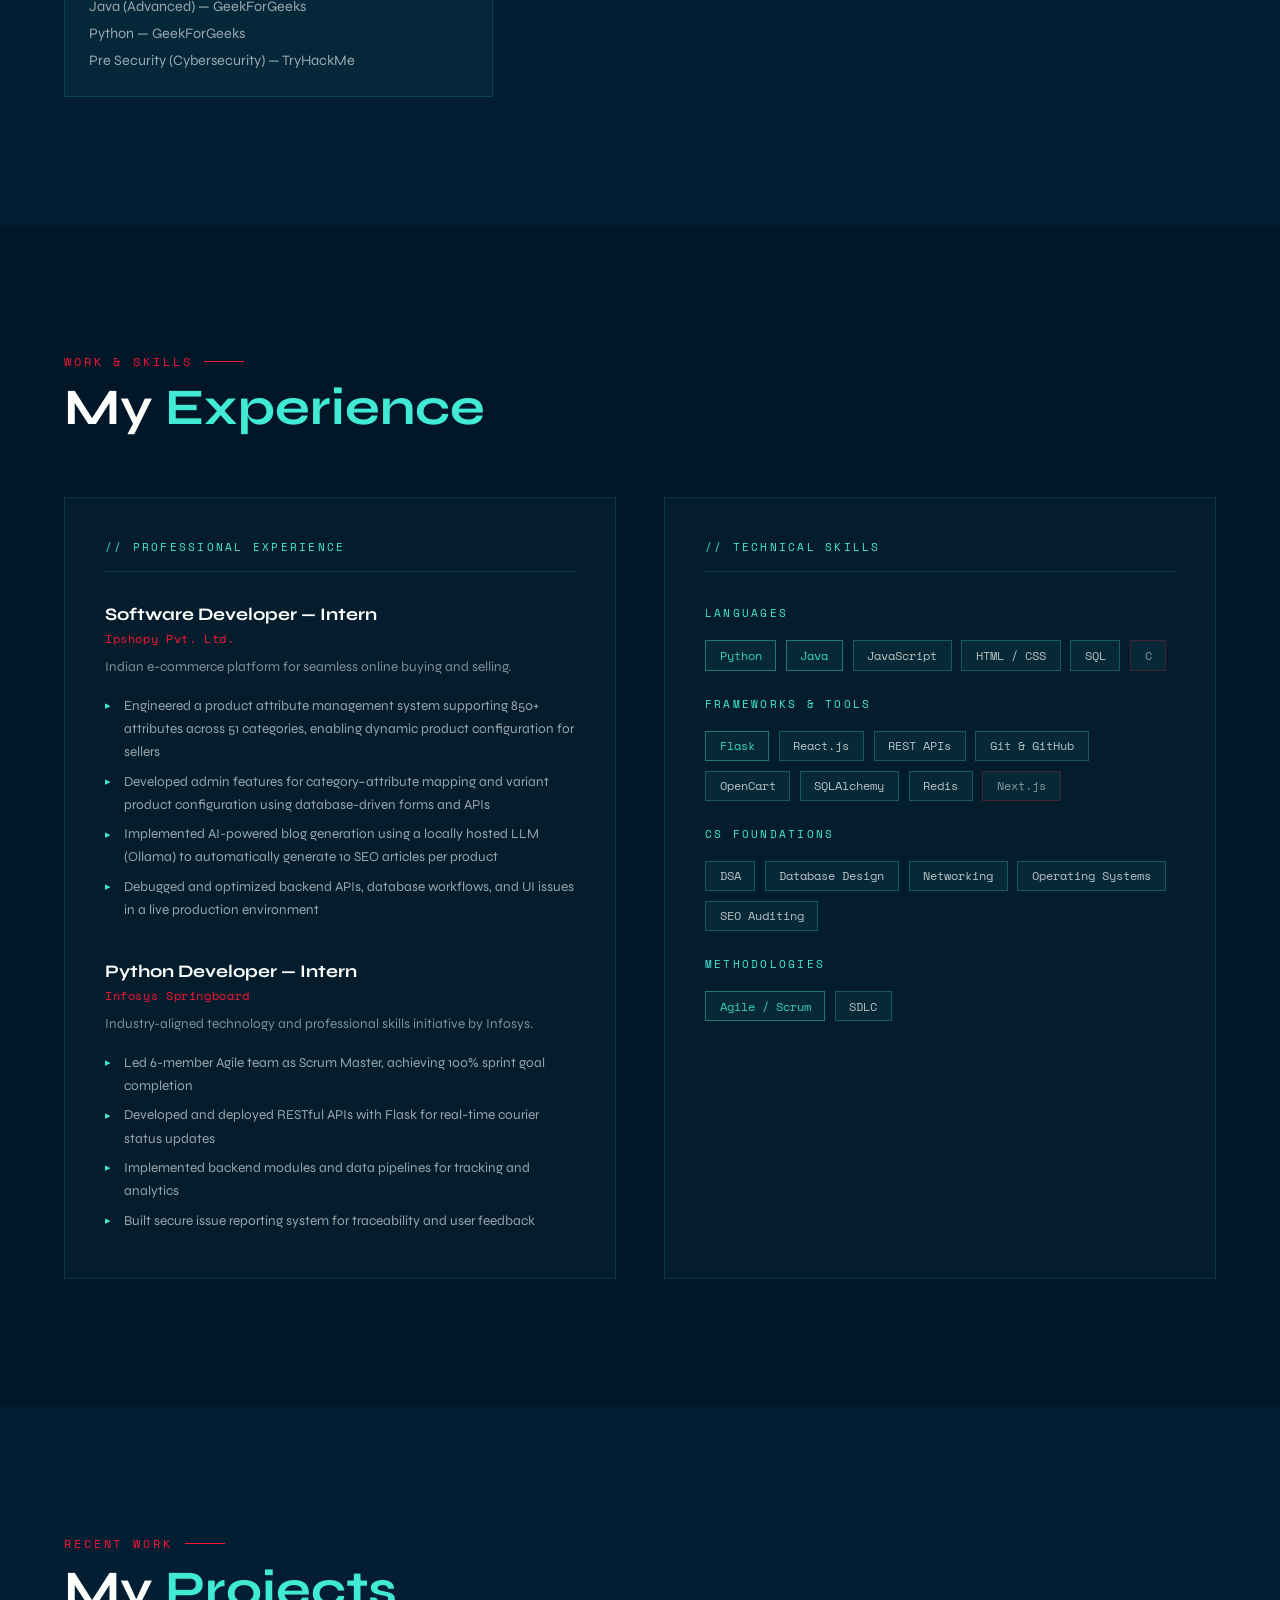
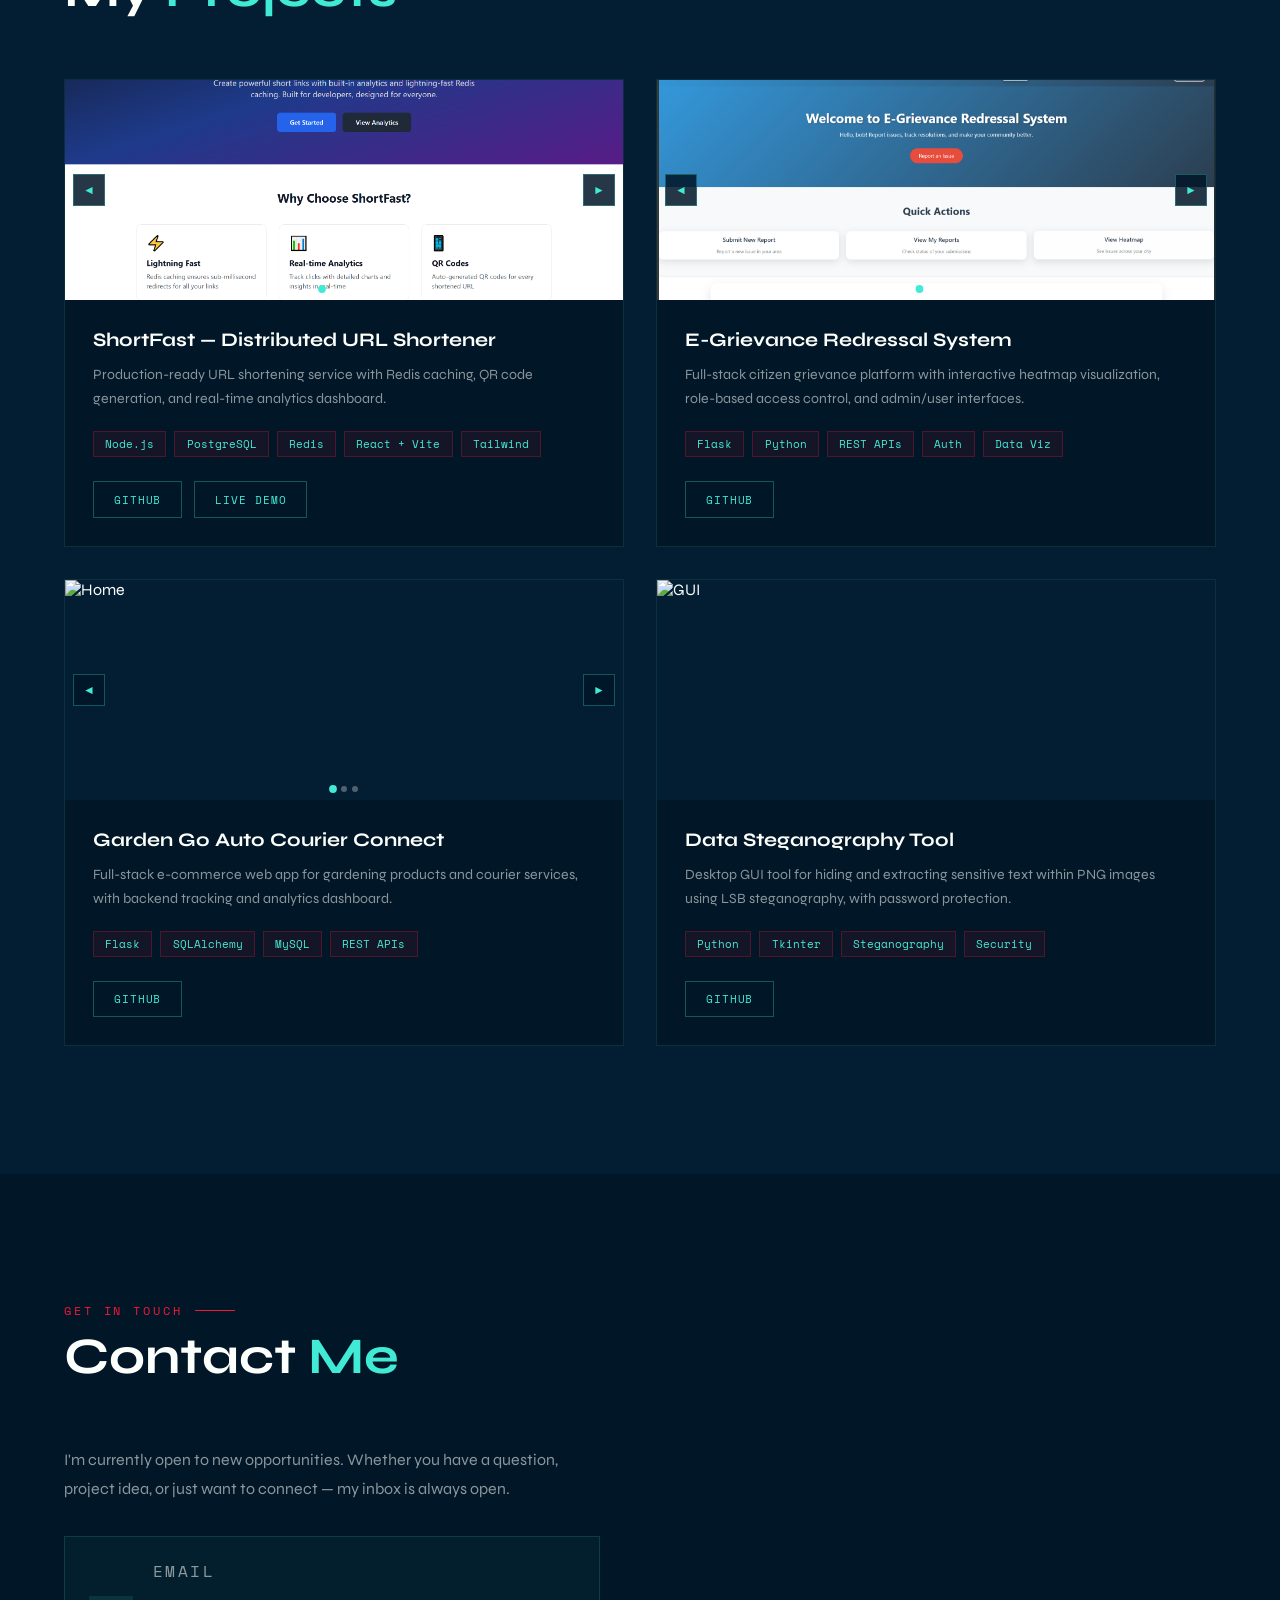
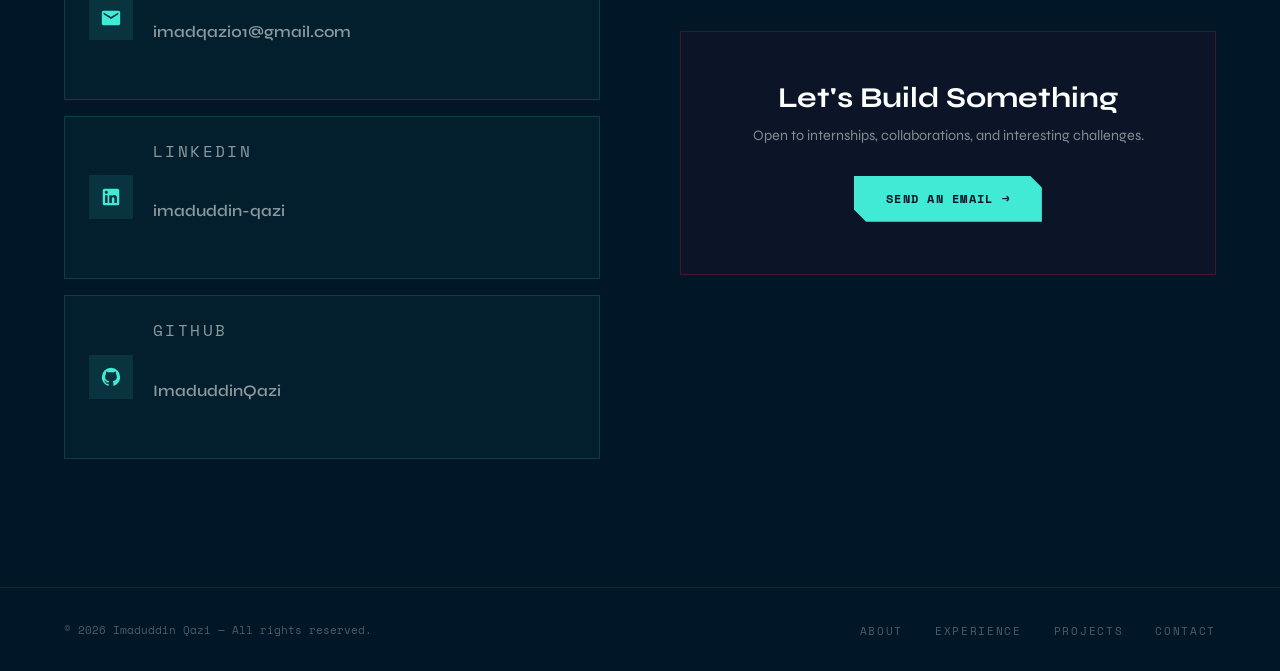
==== commit 5ed0d025: "skill colors updated" ====
--- a/index.html
+++ b/index.html
@@ -1,11 +1,14 @@
 <!DOCTYPE html>
 <html lang="en">
+
 <head>
     <meta charset="UTF-8">
     <meta name="viewport" content="width=device-width, initial-scale=1.0">
     <title>Imaduddin Qazi — Software Developer</title>
     <link rel="preconnect" href="https://fonts.googleapis.com">
-    <link href="https://fonts.googleapis.com/css2?family=Space+Mono:ital,wght@0,400;0,700;1,400&family=Syne:wght@400;600;700;800&display=swap" rel="stylesheet">
+    <link
+        href="https://fonts.googleapis.com/css2?family=Space+Mono:ital,wght@0,400;0,700;1,400&family=Syne:wght@400;600;700;800&display=swap"
+        rel="stylesheet">
     <style>
         :root {
             --navy: #011627;
@@ -19,9 +22,17 @@
             --red-glow: rgba(247, 23, 53, 0.25);
         }
 
-        *, *::before, *::after { margin: 0; padding: 0; box-sizing: border-box; }
-
-        html { scroll-behavior: smooth; }
+        *,
+        *::before,
+        *::after {
+            margin: 0;
+            padding: 0;
+            box-sizing: border-box;
+        }
+
+        html {
+            scroll-behavior: smooth;
+        }
 
         body {
             font-family: 'Syne', sans-serif;
@@ -33,61 +44,104 @@
 
         /* Custom Cursor */
         .cursor {
-            width: 12px; height: 12px;
+            width: 12px;
+            height: 12px;
             background: var(--teal);
             border-radius: 50%;
-            position: fixed; top: 0; left: 0;
-            pointer-events: none; z-index: 9999;
+            position: fixed;
+            top: 0;
+            left: 0;
+            pointer-events: none;
+            z-index: 9999;
             transition: transform 0.15s ease;
             mix-blend-mode: difference;
         }
+
         .cursor-follower {
-            width: 36px; height: 36px;
+            width: 36px;
+            height: 36px;
             border: 1.5px solid var(--teal);
             border-radius: 50%;
-            position: fixed; top: 0; left: 0;
-            pointer-events: none; z-index: 9998;
+            position: fixed;
+            top: 0;
+            left: 0;
+            pointer-events: none;
+            z-index: 9998;
             transition: all 0.3s ease;
             opacity: 0.6;
         }
-        .cursor.click { transform: scale(2.5); }
-        .cursor-follower.click { transform: scale(0.5); opacity: 1; }
+
+        .cursor.click {
+            transform: scale(2.5);
+        }
+
+        .cursor-follower.click {
+            transform: scale(0.5);
+            opacity: 1;
+        }
 
         /* Noise Overlay */
         body::before {
             content: '';
-            position: fixed; inset: 0;
+            position: fixed;
+            inset: 0;
             background-image: url("data:image/svg+xml,%3Csvg viewBox='0 0 256 256' xmlns='http://www.w3.org/2000/svg'%3E%3Cfilter id='noise'%3E%3CfeTurbulence type='fractalNoise' baseFrequency='0.9' numOctaves='4' stitchTiles='stitch'/%3E%3C/filter%3E%3Crect width='100%25' height='100%25' filter='url(%23noise)' opacity='0.04'/%3E%3C/svg%3E");
-            pointer-events: none; z-index: 1000;
+            pointer-events: none;
+            z-index: 1000;
             opacity: 0.5;
         }
 
         /* Scrollbar */
-        ::-webkit-scrollbar { width: 4px; }
-        ::-webkit-scrollbar-track { background: var(--navy); }
-        ::-webkit-scrollbar-thumb { background: var(--teal); border-radius: 2px; }
+        ::-webkit-scrollbar {
+            width: 4px;
+        }
+
+        ::-webkit-scrollbar-track {
+            background: var(--navy);
+        }
+
+        ::-webkit-scrollbar-thumb {
+            background: var(--teal);
+            border-radius: 2px;
+        }
 
         /* ─────── NAV ─────── */
         nav {
-            position: fixed; top: 0; left: 0; right: 0;
-            display: flex; align-items: center; justify-content: space-between;
+            position: fixed;
+            top: 0;
+            left: 0;
+            right: 0;
+            display: flex;
+            align-items: center;
+            justify-content: space-between;
             padding: 1.5rem 4rem;
             z-index: 500;
             transition: background 0.4s ease, backdrop-filter 0.4s ease;
         }
+
         nav.scrolled {
             background: rgba(1, 22, 39, 0.92);
             backdrop-filter: blur(12px);
             border-bottom: 1px solid rgba(65, 234, 212, 0.15);
         }
+
         .logo {
             font-family: 'Space Mono', monospace;
             font-size: 1.1rem;
             color: var(--teal);
             letter-spacing: 0.05em;
         }
-        .logo span { color: var(--red); }
-        .nav-links { display: flex; gap: 2.5rem; list-style: none; }
+
+        .logo span {
+            color: var(--red);
+        }
+
+        .nav-links {
+            display: flex;
+            gap: 2.5rem;
+            list-style: none;
+        }
+
         .nav-links a {
             font-family: 'Space Mono', monospace;
             font-size: 0.78rem;
@@ -100,52 +154,100 @@
             opacity: 0.75;
             transition: opacity 0.3s;
         }
+
         .nav-links a::after {
             content: '';
-            position: absolute; bottom: 0; left: 0;
-            width: 0; height: 1.5px;
+            position: absolute;
+            bottom: 0;
+            left: 0;
+            width: 0;
+            height: 1.5px;
             background: var(--teal);
             transition: width 0.3s ease;
         }
-        .nav-links a:hover { opacity: 1; }
-        .nav-links a:hover::after { width: 100%; }
+
+        .nav-links a:hover {
+            opacity: 1;
+        }
+
+        .nav-links a:hover::after {
+            width: 100%;
+        }
 
         /* Hamburger */
-        #hamburger-nav { display: none; }
+        #hamburger-nav {
+            display: none;
+        }
+
         .hamburger-icon {
-            display: flex; flex-direction: column; justify-content: space-between;
-            height: 18px; width: 24px; cursor: none;
-        }
+            display: flex;
+            flex-direction: column;
+            justify-content: space-between;
+            height: 18px;
+            width: 24px;
+            cursor: none;
+        }
+
         .hamburger-icon span {
-            width: 100%; height: 2px;
+            width: 100%;
+            height: 2px;
             background: var(--teal);
             transition: all 0.3s ease;
         }
-        .hamburger-icon.open span:first-child { transform: rotate(45deg) translate(7px, 4px); }
-        .hamburger-icon.open span:nth-child(2) { opacity: 0; }
-        .hamburger-icon.open span:last-child { transform: rotate(-45deg) translate(7px, -4px); }
+
+        .hamburger-icon.open span:first-child {
+            transform: rotate(45deg) translate(7px, 4px);
+        }
+
+        .hamburger-icon.open span:nth-child(2) {
+            opacity: 0;
+        }
+
+        .hamburger-icon.open span:last-child {
+            transform: rotate(-45deg) translate(7px, -4px);
+        }
+
         .menu-links {
-            position: absolute; top: 100%; right: 0;
+            position: absolute;
+            top: 100%;
+            right: 0;
             background: rgba(1, 22, 39, 0.97);
             border: 1px solid var(--teal-dim);
-            width: 200px; max-height: 0;
-            overflow: hidden; transition: max-height 0.3s ease;
-        }
-        .menu-links.open { max-height: 300px; }
+            width: 200px;
+            max-height: 0;
+            overflow: hidden;
+            transition: max-height 0.3s ease;
+        }
+
+        .menu-links.open {
+            max-height: 300px;
+        }
+
         .menu-links a {
-            display: block; padding: 1rem 1.5rem;
-            color: var(--white); text-decoration: none;
-            font-family: 'Space Mono', monospace; font-size: 0.8rem;
+            display: block;
+            padding: 1rem 1.5rem;
+            color: var(--white);
+            text-decoration: none;
+            font-family: 'Space Mono', monospace;
+            font-size: 0.8rem;
             border-bottom: 1px solid var(--teal-dim);
             transition: color 0.3s, background 0.3s;
         }
-        .menu-links a:hover { color: var(--teal); background: var(--teal-dim); }
-        .menu-links li { list-style: none; }
+
+        .menu-links a:hover {
+            color: var(--teal);
+            background: var(--teal-dim);
+        }
+
+        .menu-links li {
+            list-style: none;
+        }
 
         /* ─────── HERO ─────── */
         #profile {
             min-height: 100vh;
-            display: flex; align-items: center;
+            display: flex;
+            align-items: center;
             padding: 0 4rem;
             position: relative;
             overflow: hidden;
@@ -154,44 +256,69 @@
         /* Animated grid background */
         #profile::before {
             content: '';
-            position: absolute; inset: 0;
+            position: absolute;
+            inset: 0;
             background-image:
-                linear-gradient(rgba(65,234,212,0.04) 1px, transparent 1px),
-                linear-gradient(90deg, rgba(65,234,212,0.04) 1px, transparent 1px);
+                linear-gradient(rgba(65, 234, 212, 0.04) 1px, transparent 1px),
+                linear-gradient(90deg, rgba(65, 234, 212, 0.04) 1px, transparent 1px);
             background-size: 60px 60px;
             animation: gridMove 20s linear infinite;
         }
+
         @keyframes gridMove {
-            0% { transform: translateY(0); }
-            100% { transform: translateY(60px); }
+            0% {
+                transform: translateY(0);
+            }
+
+            100% {
+                transform: translateY(60px);
+            }
         }
 
         /* Glowing orbs */
         .orb {
-            position: absolute; border-radius: 50%;
-            filter: blur(80px); pointer-events: none;
-        }
+            position: absolute;
+            border-radius: 50%;
+            filter: blur(80px);
+            pointer-events: none;
+        }
+
         .orb-1 {
-            width: 500px; height: 500px;
-            background: radial-gradient(circle, rgba(65,234,212,0.12), transparent 70%);
-            top: -100px; right: -100px;
+            width: 500px;
+            height: 500px;
+            background: radial-gradient(circle, rgba(65, 234, 212, 0.12), transparent 70%);
+            top: -100px;
+            right: -100px;
             animation: floatOrb 8s ease-in-out infinite;
         }
+
         .orb-2 {
-            width: 350px; height: 350px;
-            background: radial-gradient(circle, rgba(247,23,53,0.08), transparent 70%);
-            bottom: 50px; left: 200px;
+            width: 350px;
+            height: 350px;
+            background: radial-gradient(circle, rgba(247, 23, 53, 0.08), transparent 70%);
+            bottom: 50px;
+            left: 200px;
             animation: floatOrb 11s ease-in-out infinite reverse;
         }
+
         @keyframes floatOrb {
-            0%, 100% { transform: translate(0, 0); }
-            50% { transform: translate(30px, -30px); }
+
+            0%,
+            100% {
+                transform: translate(0, 0);
+            }
+
+            50% {
+                transform: translate(30px, -30px);
+            }
         }
 
         .hero-content {
-            position: relative; z-index: 2;
+            position: relative;
+            z-index: 2;
             max-width: 800px;
         }
+
         .hero-label {
             font-family: 'Space Mono', monospace;
             font-size: 0.78rem;
@@ -202,11 +329,13 @@
             opacity: 0;
             animation: fadeSlideUp 0.8s ease 0.2s forwards;
         }
+
         .hero-label::before {
             content: '// ';
             color: var(--red);
             opacity: 0.7;
         }
+
         h1.hero-name {
             font-size: clamp(3.5rem, 8vw, 7rem);
             font-weight: 700;
@@ -215,12 +344,18 @@
             opacity: 0;
             animation: fadeSlideUp 0.8s ease 0.4s forwards;
         }
-        h1.hero-name .line-1 { display: block; color: var(--white); }
+
+        h1.hero-name .line-1 {
+            display: block;
+            color: var(--white);
+        }
+
         h1.hero-name .line-2 {
             display: block;
             color: transparent;
             -webkit-text-stroke: 1.5px var(--teal);
         }
+
         .hero-role {
             font-family: 'Space Mono', monospace;
             font-size: 1rem;
@@ -229,12 +364,20 @@
             opacity: 0;
             animation: fadeSlideUp 0.8s ease 0.6s forwards;
         }
-        .hero-role .accent { color: var(--red); font-weight: 700; }
+
+        .hero-role .accent {
+            color: var(--red);
+            font-weight: 700;
+        }
 
         .hero-btns {
-            display: flex; gap: 1rem; flex-wrap: wrap;
-            opacity: 0; animation: fadeSlideUp 0.8s ease 0.8s forwards;
-        }
+            display: flex;
+            gap: 1rem;
+            flex-wrap: wrap;
+            opacity: 0;
+            animation: fadeSlideUp 0.8s ease 0.8s forwards;
+        }
+
         .btn-primary {
             padding: 0.85rem 2rem;
             background: var(--teal);
@@ -244,22 +387,36 @@
             font-weight: 700;
             letter-spacing: 0.1em;
             text-transform: uppercase;
-            border: none; border-radius: 0;
+            border: none;
+            border-radius: 0;
             cursor: none;
             clip-path: polygon(0 0, calc(100% - 12px) 0, 100% 12px, 100% 100%, 12px 100%, 0 calc(100% - 12px));
             transition: all 0.3s ease;
-            position: relative; overflow: hidden;
-        }
+            position: relative;
+            overflow: hidden;
+        }
+
         .btn-primary::before {
             content: '';
-            position: absolute; inset: 0;
+            position: absolute;
+            inset: 0;
             background: var(--white);
             transform: translateX(-100%);
             transition: transform 0.3s ease;
         }
-        .btn-primary:hover::before { transform: translateX(0); }
-        .btn-primary:hover { color: var(--navy); }
-        .btn-primary span { position: relative; z-index: 1; }
+
+        .btn-primary:hover::before {
+            transform: translateX(0);
+        }
+
+        .btn-primary:hover {
+            color: var(--navy);
+        }
+
+        .btn-primary span {
+            position: relative;
+            z-index: 1;
+        }
 
         .btn-outline {
             padding: 0.85rem 2rem;
@@ -276,64 +433,115 @@
             clip-path: polygon(0 0, calc(100% - 12px) 0, 100% 12px, 100% 100%, 12px 100%, 0 calc(100% - 12px));
             transition: all 0.3s ease;
         }
+
         .btn-outline:hover {
             background: var(--teal-dim);
             box-shadow: 0 0 20px var(--teal-glow);
         }
 
         .hero-socials {
-            position: absolute; right: 4rem; top: 50%;
+            position: absolute;
+            right: 4rem;
+            top: 50%;
             transform: translateY(-50%);
-            display: flex; flex-direction: column; align-items: center;
-            gap: 1.5rem; z-index: 2;
-            opacity: 0; animation: fadeIn 1s ease 1.2s forwards;
-        }
-        .hero-socials::before, .hero-socials::after {
-            content: ''; width: 1px; height: 80px;
+            display: flex;
+            flex-direction: column;
+            align-items: center;
+            gap: 1.5rem;
+            z-index: 2;
+            opacity: 0;
+            animation: fadeIn 1s ease 1.2s forwards;
+        }
+
+        .hero-socials::before,
+        .hero-socials::after {
+            content: '';
+            width: 1px;
+            height: 80px;
             background: linear-gradient(to bottom, transparent, var(--teal));
         }
-        .hero-socials::after { background: linear-gradient(to top, transparent, var(--teal)); }
+
+        .hero-socials::after {
+            background: linear-gradient(to top, transparent, var(--teal));
+        }
+
         .social-link {
-            display: flex; align-items: center; justify-content: center;
-            width: 38px; height: 38px;
-            border: 1px solid rgba(65,234,212,0.3);
-            color: rgba(65,234,212,0.6);
-            text-decoration: none; font-size: 0.8rem;
+            display: flex;
+            align-items: center;
+            justify-content: center;
+            width: 38px;
+            height: 38px;
+            border: 1px solid rgba(65, 234, 212, 0.3);
+            color: rgba(65, 234, 212, 0.6);
+            text-decoration: none;
+            font-size: 0.8rem;
             transition: all 0.3s ease;
             position: relative;
         }
+
         .social-link:hover {
             color: var(--teal);
             border-color: var(--teal);
             box-shadow: 0 0 15px var(--teal-glow);
             transform: scale(1.1);
         }
-        .social-link img { width: 18px; height: 18px; filter: brightness(0) invert(1) sepia(1) saturate(2) hue-rotate(130deg); opacity: 0.6; transition: opacity 0.3s; }
-        .social-link:hover img { opacity: 1; }
+
+        .social-link img {
+            width: 18px;
+            height: 18px;
+            filter: brightness(0) invert(1) sepia(1) saturate(2) hue-rotate(130deg);
+            opacity: 0.6;
+            transition: opacity 0.3s;
+        }
+
+        .social-link:hover img {
+            opacity: 1;
+        }
 
         /* Scroll indicator */
         .scroll-hint {
-            position: absolute; bottom: 2.5rem; left: 4rem;
-            display: flex; align-items: center; gap: 0.75rem;
+            position: absolute;
+            bottom: 2.5rem;
+            left: 4rem;
+            display: flex;
+            align-items: center;
+            gap: 0.75rem;
             font-family: 'Space Mono', monospace;
-            font-size: 0.65rem; color: rgba(253,255,252,0.35);
-            letter-spacing: 0.2em; text-transform: uppercase;
-            opacity: 0; animation: fadeIn 1s ease 1.4s forwards;
-        }
+            font-size: 0.65rem;
+            color: rgba(253, 255, 252, 0.35);
+            letter-spacing: 0.2em;
+            text-transform: uppercase;
+            opacity: 0;
+            animation: fadeIn 1s ease 1.4s forwards;
+        }
+
         .scroll-line {
-            width: 40px; height: 1px;
-            background: rgba(65,234,212,0.4);
-            position: relative; overflow: hidden;
-        }
+            width: 40px;
+            height: 1px;
+            background: rgba(65, 234, 212, 0.4);
+            position: relative;
+            overflow: hidden;
+        }
+
         .scroll-line::after {
             content: '';
-            position: absolute; top: 0; left: -100%;
-            width: 100%; height: 100%;
+            position: absolute;
+            top: 0;
+            left: -100%;
+            width: 100%;
+            height: 100%;
             background: var(--teal);
             animation: scrollPulse 2s ease infinite;
         }
+
         @keyframes scrollPulse {
-            0% { left: -100%; } 100% { left: 100%; }
+            0% {
+                left: -100%;
+            }
+
+            100% {
+                left: 100%;
+            }
         }
 
         /* ─────── SECTION COMMON ─────── */
@@ -341,9 +549,11 @@
             padding: 8rem 4rem;
             position: relative;
         }
+
         .section-header {
             margin-bottom: 4rem;
         }
+
         .section-eyebrow {
             font-family: 'Space Mono', monospace;
             font-size: 0.72rem;
@@ -351,34 +561,61 @@
             letter-spacing: 0.25em;
             text-transform: uppercase;
             margin-bottom: 0.75rem;
-            display: flex; align-items: center; gap: 0.75rem;
-        }
+            display: flex;
+            align-items: center;
+            gap: 0.75rem;
+        }
+
         .section-eyebrow::after {
             content: '';
-            flex: 0 0 40px; height: 1px;
+            flex: 0 0 40px;
+            height: 1px;
             background: var(--red);
         }
+
         .section-title {
             font-size: clamp(2rem, 4vw, 3.5rem);
             font-weight: 700;
             line-height: 1;
             color: var(--white);
         }
-        .section-title span { color: var(--teal); }
+
+        .section-title span {
+            color: var(--teal);
+        }
 
         /* Reveal animation */
         .reveal {
-            opacity: 0; transform: translateY(40px);
+            opacity: 0;
+            transform: translateY(40px);
             transition: opacity 0.7s ease, transform 0.7s ease;
         }
-        .reveal.visible { opacity: 1; transform: translateY(0); }
-        .reveal-delay-1 { transition-delay: 0.1s; }
-        .reveal-delay-2 { transition-delay: 0.2s; }
-        .reveal-delay-3 { transition-delay: 0.3s; }
-        .reveal-delay-4 { transition-delay: 0.4s; }
+
+        .reveal.visible {
+            opacity: 1;
+            transform: translateY(0);
+        }
+
+        .reveal-delay-1 {
+            transition-delay: 0.1s;
+        }
+
+        .reveal-delay-2 {
+            transition-delay: 0.2s;
+        }
+
+        .reveal-delay-3 {
+            transition-delay: 0.3s;
+        }
+
+        .reveal-delay-4 {
+            transition-delay: 0.4s;
+        }
 
         /* ─────── ABOUT ─────── */
-        #about { background: var(--navy-mid); }
+        #about {
+            background: var(--navy-mid);
+        }
 
         .about-grid {
             display: grid;
@@ -386,36 +623,60 @@
             gap: 5rem;
             align-items: start;
         }
-        .about-cards { display: flex; flex-direction: column; gap: 1.2rem; }
+
+        .about-cards {
+            display: flex;
+            flex-direction: column;
+            gap: 1.2rem;
+        }
 
         .about-card {
             padding: 1.5rem;
-            border: 1px solid rgba(65,234,212,0.15);
-            background: rgba(65,234,212,0.04);
+            border: 1px solid rgba(65, 234, 212, 0.15);
+            background: rgba(65, 234, 212, 0.04);
             position: relative;
             transition: all 0.35s ease;
             overflow: hidden;
         }
+
         .about-card::before {
             content: '';
-            position: absolute; left: 0; top: 0;
-            width: 3px; height: 0;
+            position: absolute;
+            left: 0;
+            top: 0;
+            width: 3px;
+            height: 0;
             background: var(--teal);
             transition: height 0.35s ease;
         }
-        .about-card:hover { border-color: rgba(65,234,212,0.4); background: rgba(65,234,212,0.08); }
-        .about-card:hover::before { height: 100%; }
+
+        .about-card:hover {
+            border-color: rgba(65, 234, 212, 0.4);
+            background: rgba(65, 234, 212, 0.08);
+        }
+
+        .about-card:hover::before {
+            height: 100%;
+        }
 
         .about-card-header {
-            display: flex; align-items: center; gap: 0.75rem;
+            display: flex;
+            align-items: center;
+            gap: 0.75rem;
             margin-bottom: 0.75rem;
         }
+
         .about-card-icon {
-            width: 32px; height: 32px;
+            width: 32px;
+            height: 32px;
             background: var(--teal-dim);
-            display: flex; align-items: center; justify-content: center;
-            color: var(--teal); font-size: 0.9rem;
-        }
+            display: flex;
+            align-items: center;
+            justify-content: center;
+            color: var(--teal);
+            font-size: 0.9rem;
+        }
+
         .about-card h3 {
             font-size: 0.8rem;
             letter-spacing: 0.1em;
@@ -423,23 +684,33 @@
             color: var(--teal);
             font-family: 'Space Mono', monospace;
         }
+
         .about-card p {
-            color: rgba(253,255,252,0.6);
+            color: rgba(253, 255, 252, 0.6);
             font-size: 0.9rem;
             line-height: 1.6;
         }
-        .about-card p + p { margin-top: 0.25rem; }
+
+        .about-card p+p {
+            margin-top: 0.25rem;
+        }
 
         .about-text p {
-            color: rgba(253,255,252,0.65);
+            color: rgba(253, 255, 252, 0.65);
             line-height: 1.9;
             font-size: 1.05rem;
             margin-bottom: 1.5rem;
         }
-        .about-text strong { color: var(--teal); font-weight: 600; }
+
+        .about-text strong {
+            color: var(--teal);
+            font-weight: 600;
+        }
 
         /* ─────── EXPERIENCE ─────── */
-        #experience { background: var(--navy); }
+        #experience {
+            background: var(--navy);
+        }
 
         .exp-grid {
             display: grid;
@@ -449,12 +720,15 @@
 
         .exp-block {
             padding: 2.5rem;
-            border: 1px solid rgba(65,234,212,0.12);
-            background: rgba(65,234,212,0.03);
+            border: 1px solid rgba(65, 234, 212, 0.12);
+            background: rgba(65, 234, 212, 0.03);
             position: relative;
             transition: border-color 0.3s;
         }
-        .exp-block:hover { border-color: rgba(65,234,212,0.3); }
+
+        .exp-block:hover {
+            border-color: rgba(65, 234, 212, 0.3);
+        }
 
         .exp-block-label {
             font-family: 'Space Mono', monospace;
@@ -464,17 +738,24 @@
             text-transform: uppercase;
             margin-bottom: 2rem;
             padding-bottom: 1rem;
-            border-bottom: 1px solid rgba(65,234,212,0.15);
-        }
-
-        .job-item { margin-bottom: 2.5rem; }
-        .job-item:last-child { margin-bottom: 0; }
+            border-bottom: 1px solid rgba(65, 234, 212, 0.15);
+        }
+
+        .job-item {
+            margin-bottom: 2.5rem;
+        }
+
+        .job-item:last-child {
+            margin-bottom: 0;
+        }
+
         .job-title {
             font-size: 1.1rem;
             font-weight: 700;
             color: var(--white);
             margin-bottom: 0.25rem;
         }
+
         .job-company {
             font-family: 'Space Mono', monospace;
             font-size: 0.78rem;
@@ -482,25 +763,33 @@
             margin-bottom: 0.5rem;
             letter-spacing: 0.05em;
         }
+
         .job-desc {
-            color: rgba(253,255,252,0.5);
+            color: rgba(253, 255, 252, 0.5);
             font-size: 0.85rem;
             margin-bottom: 1rem;
             line-height: 1.6;
         }
-        .job-bullets { list-style: none; }
+
+        .job-bullets {
+            list-style: none;
+        }
+
         .job-bullets li {
-            color: rgba(253,255,252,0.6);
+            color: rgba(253, 255, 252, 0.6);
             font-size: 0.85rem;
             line-height: 1.7;
             padding-left: 1.2rem;
             position: relative;
             margin-bottom: 0.4rem;
         }
+
         .job-bullets li::before {
             content: '▸';
-            position: absolute; left: 0;
-            color: var(--teal); font-size: 0.7rem;
+            position: absolute;
+            left: 0;
+            color: var(--teal);
+            font-size: 0.7rem;
             top: 0.15rem;
         }
 
@@ -514,42 +803,65 @@
             margin-bottom: 1.2rem;
             margin-top: 1.5rem;
         }
-        .skills-section-title:first-child { margin-top: 0; }
+
+        .skills-section-title:first-child {
+            margin-top: 0;
+        }
 
         .skills-grid {
-            display: flex; flex-wrap: wrap;
+            display: flex;
+            flex-wrap: wrap;
             gap: 0.6rem;
             margin-bottom: 0.5rem;
         }
+
         .skill-chip {
             padding: 0.35rem 0.85rem;
-            border: 1px solid rgba(65,234,212,0.25);
-            background: rgba(65,234,212,0.06);
+            border: 1px solid rgba(65, 234, 212, 0.25);
+            background: rgba(65, 234, 212, 0.06);
             font-family: 'Space Mono', monospace;
             font-size: 0.72rem;
-            color: rgba(253,255,252,0.7);
+            color: rgba(253, 255, 252, 0.7);
             transition: all 0.25s ease;
-            position: relative; overflow: hidden;
-        }
+            position: relative;
+            overflow: hidden;
+        }
+
         .skill-chip::after {
             content: '';
-            position: absolute; bottom: 0; left: 0;
-            width: 0; height: 2px;
+            position: absolute;
+            bottom: 0;
+            left: 0;
+            width: 0;
+            height: 2px;
             background: var(--teal);
             transition: width 0.3s ease;
         }
+
         .skill-chip:hover {
             border-color: var(--teal);
             color: var(--teal);
             background: var(--teal-dim);
         }
-        .skill-chip:hover::after { width: 100%; }
-
-        .skill-chip.advanced { border-color: rgba(65,234,212,0.4); color: rgba(65,234,212,0.85); }
-        .skill-chip.beginner { border-color: rgba(247,23,53,0.25); color: rgba(253,255,252,0.5); }
+
+        .skill-chip:hover::after {
+            width: 100%;
+        }
+
+        .skill-chip.advanced {
+            border-color: rgba(65, 234, 212, 0.4);
+            color: rgba(65, 234, 212, 0.85);
+        }
+
+        .skill-chip.beginner {
+            border-color: rgba(247, 23, 53, 0.25);
+            color: rgba(253, 255, 252, 0.5);
+        }
 
         /* ─────── PROJECTS ─────── */
-        #projects { background: var(--navy-mid); }
+        #projects {
+            background: var(--navy-mid);
+        }
 
         .projects-grid {
             display: grid;
@@ -558,28 +870,37 @@
         }
 
         .project-card {
-            border: 1px solid rgba(65,234,212,0.12);
+            border: 1px solid rgba(65, 234, 212, 0.12);
             background: var(--navy);
-            display: flex; flex-direction: column;
+            display: flex;
+            flex-direction: column;
             transition: all 0.35s ease;
             position: relative;
             overflow: hidden;
         }
+
         .project-card::before {
             content: '';
-            position: absolute; top: 0; left: 0; right: 0;
+            position: absolute;
+            top: 0;
+            left: 0;
+            right: 0;
             height: 2px;
             background: linear-gradient(90deg, var(--teal), var(--red));
             transform: scaleX(0);
             transform-origin: left;
             transition: transform 0.4s ease;
         }
+
         .project-card:hover {
-            border-color: rgba(65,234,212,0.35);
-            box-shadow: 0 20px 60px rgba(0,0,0,0.4), 0 0 30px rgba(65,234,212,0.06);
+            border-color: rgba(65, 234, 212, 0.35);
+            box-shadow: 0 20px 60px rgba(0, 0, 0, 0.4), 0 0 30px rgba(65, 234, 212, 0.06);
             transform: translateY(-4px);
         }
-        .project-card:hover::before { transform: scaleX(1); }
+
+        .project-card:hover::before {
+            transform: scaleX(1);
+        }
 
         /* Carousel */
         .carousel-wrap {
@@ -588,66 +909,125 @@
             overflow: hidden;
             background: var(--navy-mid);
         }
+
         .carousel-slide {
-            position: relative; width: 100%; height: 100%;
-        }
+            position: relative;
+            width: 100%;
+            height: 100%;
+        }
+
         .project-img {
-            position: absolute; inset: 0;
-            width: 100%; height: 100%;
+            position: absolute;
+            inset: 0;
+            width: 100%;
+            height: 100%;
             object-fit: cover;
             opacity: 0;
             transition: opacity 0.5s ease;
         }
-        .project-img.active { opacity: 1; }
+
+        .project-img.active {
+            opacity: 1;
+        }
 
         .carousel-btn {
-            position: absolute; top: 50%; transform: translateY(-50%);
-            background: rgba(1,22,39,0.85);
-            color: var(--teal); border: 1px solid rgba(65,234,212,0.3);
-            width: 32px; height: 32px;
-            display: flex; align-items: center; justify-content: center;
-            cursor: none; font-size: 0.75rem; z-index: 2;
+            position: absolute;
+            top: 50%;
+            transform: translateY(-50%);
+            background: rgba(1, 22, 39, 0.85);
+            color: var(--teal);
+            border: 1px solid rgba(65, 234, 212, 0.3);
+            width: 32px;
+            height: 32px;
+            display: flex;
+            align-items: center;
+            justify-content: center;
+            cursor: none;
+            font-size: 0.75rem;
+            z-index: 2;
             transition: all 0.25s ease;
         }
-        .carousel-btn:hover { background: var(--teal); color: var(--navy); }
-        .carousel-btn.prev { left: 8px; }
-        .carousel-btn.next { right: 8px; }
+
+        .carousel-btn:hover {
+            background: var(--teal);
+            color: var(--navy);
+        }
+
+        .carousel-btn.prev {
+            left: 8px;
+        }
+
+        .carousel-btn.next {
+            right: 8px;
+        }
 
         .carousel-dots {
-            position: absolute; bottom: 8px; left: 50%;
+            position: absolute;
+            bottom: 8px;
+            left: 50%;
             transform: translateX(-50%);
-            display: flex; gap: 5px; z-index: 2;
-        }
+            display: flex;
+            gap: 5px;
+            z-index: 2;
+        }
+
         .dot {
-            width: 6px; height: 6px; border-radius: 50%;
-            background: rgba(255,255,255,0.3);
-            cursor: none; transition: all 0.3s;
-        }
-        .dot.active { background: var(--teal); transform: scale(1.3); }
-
-        .project-body { padding: 1.75rem; flex: 1; display: flex; flex-direction: column; }
+            width: 6px;
+            height: 6px;
+            border-radius: 50%;
+            background: rgba(255, 255, 255, 0.3);
+            cursor: none;
+            transition: all 0.3s;
+        }
+
+        .dot.active {
+            background: var(--teal);
+            transform: scale(1.3);
+        }
+
+        .project-body {
+            padding: 1.75rem;
+            flex: 1;
+            display: flex;
+            flex-direction: column;
+        }
 
         .project-name {
-            font-size: 1.2rem; font-weight: 700;
-            color: var(--white); margin-bottom: 0.75rem;
-        }
+            font-size: 1.2rem;
+            font-weight: 700;
+            color: var(--white);
+            margin-bottom: 0.75rem;
+        }
+
         .project-desc {
-            color: rgba(253,255,252,0.55);
-            font-size: 0.88rem; line-height: 1.7;
-            margin-bottom: 1.25rem; flex: 1;
-        }
-
-        .tech-stack { display: flex; flex-wrap: wrap; gap: 0.5rem; margin-bottom: 1.5rem; }
+            color: rgba(253, 255, 252, 0.55);
+            font-size: 0.88rem;
+            line-height: 1.7;
+            margin-bottom: 1.25rem;
+            flex: 1;
+        }
+
+        .tech-stack {
+            display: flex;
+            flex-wrap: wrap;
+            gap: 0.5rem;
+            margin-bottom: 1.5rem;
+        }
+
         .tech-tag {
             padding: 0.25rem 0.7rem;
             font-family: 'Space Mono', monospace;
             font-size: 0.68rem;
-            background: rgba(247,23,53,0.08);
-            border: 1px solid rgba(247,23,53,0.25);
-            color: rgba(247,23,53,0.8);
-        }
-
-        .project-links { display: flex; gap: 0.75rem; }
+            background: rgba(247, 23, 53, 0.08);
+            border: 1px solid rgba(247, 23, 53, 0.25);
+            color: #41EAD4;
+        }
+
+        .project-links {
+            display: flex;
+            gap: 0.75rem;
+        }
+
         .proj-btn {
             padding: 0.55rem 1.25rem;
             font-family: 'Space Mono', monospace;
@@ -655,12 +1035,13 @@
             text-transform: uppercase;
             letter-spacing: 0.08em;
             text-decoration: none;
-            border: 1px solid rgba(65,234,212,0.3);
+            border: 1px solid rgba(65, 234, 212, 0.3);
             color: var(--teal);
             transition: all 0.3s ease;
             cursor: none;
             background: transparent;
         }
+
         .proj-btn:hover {
             background: var(--teal);
             color: var(--navy);
@@ -669,665 +1050,881 @@
 
         /* Modal */
         .image-modal {
-            display: none; position: fixed; inset: 0;
-            background: rgba(1,22,39,0.97);
-            z-index: 2000; justify-content: center; align-items: center;
-        }
-        .image-modal.active { display: flex; }
+            display: none;
+            position: fixed;
+            inset: 0;
+            background: rgba(1, 22, 39, 0.97);
+            z-index: 2000;
+            justify-content: center;
+            align-items: center;
+        }
+
+        .image-modal.active {
+            display: flex;
+        }
+
         .modal-content {
-            position: relative; max-width: 90vw; max-height: 90vh;
+            position: relative;
+            max-width: 90vw;
+            max-height: 90vh;
             animation: zoomIn 0.3s ease;
         }
+
         @keyframes zoomIn {
-            from { transform: scale(0.85); opacity: 0; }
-            to { transform: scale(1); opacity: 1; }
-        }
+            from {
+                transform: scale(0.85);
+                opacity: 0;
+            }
+
+            to {
+                transform: scale(1);
+                opacity: 1;
+            }
+        }
+
         .modal-content img {
-            max-width: 90vw; max-height: 85vh;
+            max-width: 90vw;
+            max-height: 85vh;
             object-fit: contain;
-            border: 1px solid rgba(65,234,212,0.2);
-        }
+            border: 1px solid rgba(65, 234, 212, 0.2);
+        }
+
         .modal-close {
-            position: absolute; top: -44px; right: 0;
-            background: var(--red); color: white;
-            border: none; width: 32px; height: 32px;
-            font-size: 1.2rem; cursor: none;
-            display: flex; align-items: center; justify-content: center;
+            position: absolute;
+            top: -44px;
+            right: 0;
+            background: var(--red);
+            color: white;
+            border: none;
+            width: 32px;
+            height: 32px;
+            font-size: 1.2rem;
+            cursor: none;
+            display: flex;
+            align-items: center;
+            justify-content: center;
             transition: background 0.3s;
         }
-        .modal-close:hover { background: #c0102a; }
+
+        .modal-close:hover {
+            background: #c0102a;
+        }
+
         .modal-nav {
             position: fixed;
-            top: 50%; transform: translateY(-50%);
-            background: rgba(65,234,212,0.15);
-            border: 1px solid rgba(65,234,212,0.3);
+            top: 50%;
+            transform: translateY(-50%);
+            background: rgba(65, 234, 212, 0.15);
+            border: 1px solid rgba(65, 234, 212, 0.3);
             color: var(--teal);
-            width: 48px; height: 48px;
-            font-size: 1.2rem; cursor: none;
-            display: flex; align-items: center; justify-content: center;
+            width: 48px;
+            height: 48px;
+            font-size: 1.2rem;
+            cursor: none;
+            display: flex;
+            align-items: center;
+            justify-content: center;
             transition: all 0.3s;
         }
-        .modal-nav:hover { background: var(--teal); color: var(--navy); }
-        .modal-nav.prev { left: 20px; }
-        .modal-nav.next { right: 20px; }
+
+        .modal-nav:hover {
+            background: var(--teal);
+            color: var(--navy);
+        }
+
+        .modal-nav.prev {
+            left: 20px;
+        }
+
+        .modal-nav.next {
+            right: 20px;
+        }
+
         .modal-counter {
-            position: absolute; bottom: -36px; left: 50%;
+            position: absolute;
+            bottom: -36px;
+            left: 50%;
             transform: translateX(-50%);
-            font-family: 'Space Mono', monospace; font-size: 0.75rem;
-            color: rgba(65,234,212,0.6);
+            font-family: 'Space Mono', monospace;
+            font-size: 0.75rem;
+            color: rgba(65, 234, 212, 0.6);
         }
 
         /* ─────── CONTACT ─────── */
-        #contact { background: var(--navy); }
+        #contact {
+            background: var(--navy);
+        }
+
         .contact-inner {
             display: grid;
             grid-template-columns: 1fr 1fr;
             gap: 5rem;
             align-items: center;
         }
+
         .contact-text p {
-            color: rgba(253,255,252,0.55);
-            font-size: 1rem; line-height: 1.8;
+            color: rgba(253, 255, 252, 0.55);
+            font-size: 1rem;
+            line-height: 1.8;
             margin-bottom: 2rem;
         }
-        .contact-cards { display: flex; flex-direction: column; gap: 1rem; }
+
+        .contact-cards {
+            display: flex;
+            flex-direction: column;
+            gap: 1rem;
+        }
+
         .contact-card {
-            display: flex; align-items: center; gap: 1.25rem;
+            display: flex;
+            align-items: center;
+            gap: 1.25rem;
             padding: 1.25rem 1.5rem;
-            border: 1px solid rgba(65,234,212,0.15);
-            background: rgba(65,234,212,0.04);
+            border: 1px solid rgba(65, 234, 212, 0.15);
+            background: rgba(65, 234, 212, 0.04);
             transition: all 0.3s ease;
             text-decoration: none;
         }
+
         .contact-card:hover {
             border-color: var(--teal);
             background: var(--teal-dim);
             transform: translateX(8px);
         }
+
         .contact-card-icon {
-            width: 44px; height: 44px; flex-shrink: 0;
-            background: rgba(65,234,212,0.1);
-            display: flex; align-items: center; justify-content: center;
+            width: 44px;
+            height: 44px;
+            flex-shrink: 0;
+            background: rgba(65, 234, 212, 0.1);
+            display: flex;
+            align-items: center;
+            justify-content: center;
             color: var(--teal);
         }
-        .contact-card-icon svg { width: 22px; height: 22px; }
+
+        .contact-card-icon svg {
+            width: 22px;
+            height: 22px;
+        }
+
         .contact-card-info {}
+
         .contact-card-label {
             font-family: 'Space Mono', monospace;
-            font-size: 0.65rem; color: var(--red);
-            letter-spacing: 0.15em; text-transform: uppercase;
+            font-size: 0.65rem;
+            color: var(--red);
+            letter-spacing: 0.15em;
+            text-transform: uppercase;
             margin-bottom: 0.25rem;
         }
+
         .contact-card-value {
-            color: var(--white); font-size: 0.95rem; font-weight: 600;
+            color: var(--white);
+            font-size: 0.95rem;
+            font-weight: 600;
         }
 
         .contact-cta {
             padding: 3rem;
-            border: 1px solid rgba(247,23,53,0.25);
-            background: rgba(247,23,53,0.04);
+            border: 1px solid rgba(247, 23, 53, 0.25);
+            background: rgba(247, 23, 53, 0.04);
             text-align: center;
         }
+
         .contact-cta h3 {
-            font-size: 1.8rem; margin-bottom: 0.75rem;
-        }
+            font-size: 1.8rem;
+            margin-bottom: 0.75rem;
+        }
+
         .contact-cta p {
-            color: rgba(253,255,252,0.5);
-            margin-bottom: 2rem; font-size: 0.9rem;
+            color: rgba(253, 255, 252, 0.5);
+            margin-bottom: 2rem;
+            font-size: 0.9rem;
         }
 
         /* ─────── FOOTER ─────── */
         footer {
             padding: 2rem 4rem;
-            border-top: 1px solid rgba(65,234,212,0.1);
-            display: flex; align-items: center; justify-content: space-between;
-            flex-wrap: wrap; gap: 1rem;
-        }
+            border-top: 1px solid rgba(65, 234, 212, 0.1);
+            display: flex;
+            align-items: center;
+            justify-content: space-between;
+            flex-wrap: wrap;
+            gap: 1rem;
+        }
+
         footer p {
             font-family: 'Space Mono', monospace;
             font-size: 0.7rem;
-            color: rgba(253,255,252,0.3);
-        }
-        footer .nav-links { display: flex; gap: 2rem; }
+            color: rgba(253, 255, 252, 0.3);
+        }
+
+        footer .nav-links {
+            display: flex;
+            gap: 2rem;
+        }
+
         footer .nav-links a {
             font-family: 'Space Mono', monospace;
-            font-size: 0.7rem; color: rgba(253,255,252,0.4);
-            text-decoration: none; transition: color 0.3s;
-        }
-        footer .nav-links a:hover { color: var(--teal); }
+            font-size: 0.7rem;
+            color: rgba(253, 255, 252, 0.4);
+            text-decoration: none;
+            transition: color 0.3s;
+        }
+
+        footer .nav-links a:hover {
+            color: var(--teal);
+        }
 
         /* ─────── KEYFRAMES ─────── */
         @keyframes fadeSlideUp {
-            from { opacity: 0; transform: translateY(30px); }
-            to { opacity: 1; transform: translateY(0); }
-        }
+            from {
+                opacity: 0;
+                transform: translateY(30px);
+            }
+
+            to {
+                opacity: 1;
+                transform: translateY(0);
+            }
+        }
+
         @keyframes fadeIn {
-            from { opacity: 0; } to { opacity: 1; }
+            from {
+                opacity: 0;
+            }
+
+            to {
+                opacity: 1;
+            }
         }
 
         /* ─────── RESPONSIVE ─────── */
         @media (max-width: 1100px) {
-            nav { padding: 1.25rem 2rem; }
-            #desktop-nav { display: none; }
-            #hamburger-nav { display: flex; align-items: center; justify-content: space-between; padding: 1.25rem 2rem; position: fixed; top: 0; left: 0; right: 0; z-index: 500; }
-            section:not(#profile) { padding: 6rem 2rem; }
-            #profile { padding: 0 2rem; }
-            .hero-socials { display: none; }
-            .about-grid, .exp-grid, .contact-inner { grid-template-columns: 1fr; gap: 2.5rem; }
-            .projects-grid { grid-template-columns: 1fr; }
-            footer { padding: 2rem; flex-direction: column; text-align: center; }
-        }
+            nav {
+                padding: 1.25rem 2rem;
+            }
+
+            #desktop-nav {
+                display: none;
+            }
+
+            #hamburger-nav {
+                display: flex;
+                align-items: center;
+                justify-content: space-between;
+                padding: 1.25rem 2rem;
+                position: fixed;
+                top: 0;
+                left: 0;
+                right: 0;
+                z-index: 500;
+            }
+
+            section:not(#profile) {
+                padding: 6rem 2rem;
+            }
+
+            #profile {
+                padding: 0 2rem;
+            }
+
+            .hero-socials {
+                display: none;
+            }
+
+            .about-grid,
+            .exp-grid,
+            .contact-inner {
+                grid-template-columns: 1fr;
+                gap: 2.5rem;
+            }
+
+            .projects-grid {
+                grid-template-columns: 1fr;
+            }
+
+            footer {
+                padding: 2rem;
+                flex-direction: column;
+                text-align: center;
+            }
+        }
+
         @media (max-width: 600px) {
-            .hero-btns { flex-direction: column; }
-            .btn-primary, .btn-outline { text-align: center; }
-            h1.hero-name { font-size: 3rem; }
-            .scroll-hint { display: none; }
+            .hero-btns {
+                flex-direction: column;
+            }
+
+            .btn-primary,
+            .btn-outline {
+                text-align: center;
+            }
+
+            h1.hero-name {
+                font-size: 3rem;
+            }
+
+            .scroll-hint {
+                display: none;
+            }
         }
     </style>
 </head>
+
 <body>
 
-<!-- Custom Cursor -->
-<div class="cursor" id="cursor"></div>
-<div class="cursor-follower" id="cursorFollower"></div>
-
-<!-- Desktop Nav -->
-<nav id="desktop-nav">
-    <div class="logo">IQ<span>.</span></div>
-    <ul class="nav-links">
-        <li><a href="#about">About</a></li>
-        <li><a href="#experience">Experience</a></li>
-        <li><a href="#projects">Projects</a></li>
-        <li><a href="#contact">Contact</a></li>
-    </ul>
-</nav>
-
-<!-- Hamburger Nav -->
-<nav id="hamburger-nav">
-    <div class="logo">IQ<span style="color:var(--red)">.</span></div>
-    <div class="hamburger-menu" style="position:relative">
-        <div class="hamburger-icon" onclick="toggleMenu()">
-            <span></span><span></span><span></span>
-        </div>
-        <div class="menu-links">
-            <li><a href="#about" onclick="toggleMenu()">About</a></li>
-            <li><a href="#experience" onclick="toggleMenu()">Experience</a></li>
-            <li><a href="#projects" onclick="toggleMenu()">Projects</a></li>
-            <li><a href="#contact" onclick="toggleMenu()">Contact</a></li>
-        </div>
-    </div>
-</nav>
-
-<!-- ─── HERO ─── -->
-<section id="profile">
-    <div class="orb orb-1"></div>
-    <div class="orb orb-2"></div>
-
-    <div class="hero-content">
-        <p class="hero-label">Software Developer</p>
-        <h1 class="hero-name">
-            <span class="line-1">Imaduddin</span>
-            <span class="line-2">Qazi</span>
-        </h1>
-        <p class="hero-role">Building <span class="accent">scalable backends</span> &amp; clean interfaces</p>
-        <div class="hero-btns">
-            <button class="btn-primary" onclick="window.open('./assets/Imaduddin_Qazi_Resume.pdf')"><span>Download CV</span></button>
-            <button class="btn-outline" onclick="location.href='#contact'">Contact Info</button>
-        </div>
-    </div>
-
-    <div class="hero-socials">
-        <a href="https://www.linkedin.com/in/imaduddin-qazi-a361a1355/" class="social-link" title="LinkedIn">
-            <img src="./assets/linkedin-logo.png" alt="LinkedIn">
-        </a>
-        <a href="https://leetcode.com/u/ImxdQazz/" class="social-link" title="LeetCode">
-            <img src="./assets/leetcode-logo.png" alt="LeetCode">
-        </a>
-        <a href="https://github.com/ImaduddinQazi" class="social-link" title="GitHub">
-            <img src="./assets/github-logo.png" alt="GitHub">
-        </a>
-    </div>
-
-    <div class="scroll-hint">
-        <div class="scroll-line"></div>
-        Scroll to explore
-    </div>
-</section>
-
-<!-- ─── ABOUT ─── -->
-<section id="about">
-    <div class="section-header reveal">
-        <p class="section-eyebrow">Get to know</p>
-        <h2 class="section-title">About <span>Me</span></h2>
-    </div>
-    <div class="about-grid">
-        <div class="about-cards">
-            <div class="about-card reveal reveal-delay-1">
-                <div class="about-card-header">
-                    <div class="about-card-icon">
-                        <svg width="16" height="16" fill="currentColor" viewBox="0 0 24 24"><path d="M20 6h-4V4c0-1.1-.9-2-2-2h-4c-1.1 0-2 .9-2 2v2H4c-1.1 0-2 .9-2 2v12c0 1.1.9 2 2 2h16c1.1 0 2-.9 2-2V8c0-1.1-.9-2-2-2zM10 4h4v2h-4V4z"/></svg>
-                    </div>
-                    <h3>Experience</h3>
-                </div>
-                <p>Software Developer Intern @ Ipshopy Pvt. Ltd.</p>
-                <p>Python Developer Intern @ Infosys Springboard</p>
+    <!-- Custom Cursor -->
+    <div class="cursor" id="cursor"></div>
+    <div class="cursor-follower" id="cursorFollower"></div>
+
+    <!-- Desktop Nav -->
+    <nav id="desktop-nav">
+        <div class="logo">IQ<span>.</span></div>
+        <ul class="nav-links">
+            <li><a href="#about">About</a></li>
+            <li><a href="#experience">Experience</a></li>
+            <li><a href="#projects">Projects</a></li>
+            <li><a href="#contact">Contact</a></li>
+        </ul>
+    </nav>
+
+    <!-- Hamburger Nav -->
+    <nav id="hamburger-nav">
+        <div class="logo">IQ<span style="color:var(--red)">.</span></div>
+        <div class="hamburger-menu" style="position:relative">
+            <div class="hamburger-icon" onclick="toggleMenu()">
+                <span></span><span></span><span></span>
             </div>
-            <div class="about-card reveal reveal-delay-2">
-                <div class="about-card-header">
-                    <div class="about-card-icon">
-                        <svg width="16" height="16" fill="currentColor" viewBox="0 0 24 24"><path d="M12 3L1 9l4 2.18v6L12 21l7-3.82v-6l2-1.09V17h2V9L12 3zm6.82 6L12 12.72 5.18 9 12 5.28 18.82 9zM17 15.99l-5 2.73-5-2.73v-3.72L12 15l5-2.73v3.72z"/></svg>
-                    </div>
-                    <h3>Education</h3>
-                </div>
-                <p>B.Tech Information Technology</p>
-                <p>Mahatma Gandhi Mission University, Aurangabad</p>
-                <p>CGPA <strong>8.2</strong> / 10</p>
-            </div>
-            <div class="about-card reveal reveal-delay-3">
-                <div class="about-card-header">
-                    <div class="about-card-icon">
-                        <svg width="16" height="16" fill="currentColor" viewBox="0 0 24 24"><path d="M4 6H2v14c0 1.1.9 2 2 2h14v-2H4V6zm16-4H8c-1.1 0-2 .9-2 2v12c0 1.1.9 2 2 2h12c1.1 0 2-.9 2-2V4c0-1.1-.9-2-2-2zm0 14H8V4h12v12zm-7-1h2v-4h4V9h-4V5h-2v4H9v2h4z"/></svg>
-                    </div>
-                    <h3>Certifications</h3>
-                </div>
-                <p>Java (Advanced) — GeekForGeeks</p>
-                <p>Python — GeekForGeeks</p>
-                <p>Pre Security (Cybersecurity) — TryHackMe</p>
+            <div class="menu-links">
+                <li><a href="#about" onclick="toggleMenu()">About</a></li>
+                <li><a href="#experience" onclick="toggleMenu()">Experience</a></li>
+                <li><a href="#projects" onclick="toggleMenu()">Projects</a></li>
+                <li><a href="#contact" onclick="toggleMenu()">Contact</a></li>
             </div>
         </div>
-        <div class="about-text reveal reveal-delay-2">
-            <p>Software Developer skilled in <strong>Java</strong> and <strong>Python</strong>, with hands-on experience building applications and backend systems.</p>
-            <p>Strong foundation in <strong>data structures, algorithms, and problem-solving</strong> with real-world project development experience. Actively improving coding skills through DSA practice and competitive programming.</p>
-            <p>Passionate about creating efficient, scalable solutions that make a real impact.</p>
-        </div>
-    </div>
-</section>
-
-<!-- ─── EXPERIENCE ─── -->
-<section id="experience">
-    <div class="section-header reveal">
-        <p class="section-eyebrow">Work &amp; Skills</p>
-        <h2 class="section-title">My <span>Experience</span></h2>
-    </div>
-    <div class="exp-grid">
-        <div class="exp-block reveal reveal-delay-1">
-            <p class="exp-block-label">// Professional Experience</p>
-            <div class="job-item">
-                <p class="job-title">Software Developer — Intern</p>
-                <p class="job-company">Ipshopy Pvt. Ltd.</p>
-                <p class="job-desc">Indian e-commerce platform for seamless online buying and selling.</p>
-                <ul class="job-bullets">
-                    <li> Engineered a product attribute management system supporting 850+ attributes across 51 categories, enabling dynamic product
-configuration for sellers</li>
-                    <li> Developed admin features for category–attribute mapping and variant product configuration using database-driven forms and
-APIs</li>
-                    <li> Implemented AI-powered blog generation using a locally hosted LLM (Ollama) to automatically generate 10 SEO articles per
-product</li>
-                    <li> Debugged and optimized backend APIs, database workflows, and UI issues in a live production environment</li>
-                </ul>
-            </div>
-            <div class="job-item">
-                <p class="job-title">Python Developer — Intern</p>
-                <p class="job-company">Infosys Springboard</p>
-                <p class="job-desc">Industry-aligned technology and professional skills initiative by Infosys.</p>
-                <ul class="job-bullets">
-                    <li>Led 6-member Agile team as Scrum Master, achieving 100% sprint goal completion</li>
-                    <li>Developed and deployed RESTful APIs with Flask for real-time courier status updates</li>
-                    <li>Implemented backend modules and data pipelines for tracking and analytics</li>
-                    <li>Built secure issue reporting system for traceability and user feedback</li>
-                </ul>
+    </nav>
+
+    <!-- ─── HERO ─── -->
+    <section id="profile">
+        <div class="orb orb-1"></div>
+        <div class="orb orb-2"></div>
+
+        <div class="hero-content">
+            <p class="hero-label">Software Developer</p>
+            <h1 class="hero-name">
+                <span class="line-1">Imaduddin</span>
+                <span class="line-2">Qazi</span>
+            </h1>
+            <p class="hero-role">Building <span class="accent">scalable backends</span> &amp; clean interfaces</p>
+            <div class="hero-btns">
+                <button class="btn-primary" onclick="window.open('./assets/Imaduddin_Qazi_Resume.pdf')"><span>Download
+                        CV</span></button>
+                <button class="btn-outline" onclick="location.href='#contact'">Contact Info</button>
             </div>
         </div>
-        <div class="exp-block reveal reveal-delay-2">
-            <p class="exp-block-label">// Technical Skills</p>
-
-            <p class="skills-section-title">Languages</p>
-            <div class="skills-grid">
-                <span class="skill-chip advanced">Python</span>
-                <span class="skill-chip advanced">Java</span>
-                <span class="skill-chip">JavaScript</span>
-                <span class="skill-chip">HTML / CSS</span>
-                <span class="skill-chip">SQL</span>
-                <span class="skill-chip beginner">C</span>
+
+        <div class="hero-socials">
+            <a href="https://www.linkedin.com/in/imaduddin-qazi-a361a1355/" class="social-link" title="LinkedIn">
+                <img src="./assets/linkedin-logo.png" alt="LinkedIn">
+            </a>
+            <a href="https://leetcode.com/u/ImxdQazz/" class="social-link" title="LeetCode">
+                <img src="./assets/leetcode-logo.png" alt="LeetCode">
+            </a>
+            <a href="https://github.com/ImaduddinQazi" class="social-link" title="GitHub">
+                <img src="./assets/github-logo.png" alt="GitHub">
+            </a>
+        </div>
+
+        <div class="scroll-hint">
+            <div class="scroll-line"></div>
+            Scroll to explore
+        </div>
+    </section>
+
+    <!-- ─── ABOUT ─── -->
+    <section id="about">
+        <div class="section-header reveal">
+            <p class="section-eyebrow">Get to know</p>
+            <h2 class="section-title">About <span>Me</span></h2>
+        </div>
+        <div class="about-grid">
+            <div class="about-cards">
+                <div class="about-card reveal reveal-delay-1">
+                    <div class="about-card-header">
+                        <div class="about-card-icon">
+                            <svg width="16" height="16" fill="currentColor" viewBox="0 0 24 24">
+                                <path
+                                    d="M20 6h-4V4c0-1.1-.9-2-2-2h-4c-1.1 0-2 .9-2 2v2H4c-1.1 0-2 .9-2 2v12c0 1.1.9 2 2 2h16c1.1 0 2-.9 2-2V8c0-1.1-.9-2-2-2zM10 4h4v2h-4V4z" />
+                            </svg>
+                        </div>
+                        <h3>Experience</h3>
+                    </div>
+                    <p>Software Developer Intern @ Ipshopy Pvt. Ltd.</p>
+                    <p>Python Developer Intern @ Infosys Springboard</p>
+                </div>
+                <div class="about-card reveal reveal-delay-2">
+                    <div class="about-card-header">
+                        <div class="about-card-icon">
+                            <svg width="16" height="16" fill="currentColor" viewBox="0 0 24 24">
+                                <path
+                                    d="M12 3L1 9l4 2.18v6L12 21l7-3.82v-6l2-1.09V17h2V9L12 3zm6.82 6L12 12.72 5.18 9 12 5.28 18.82 9zM17 15.99l-5 2.73-5-2.73v-3.72L12 15l5-2.73v3.72z" />
+                            </svg>
+                        </div>
+                        <h3>Education</h3>
+                    </div>
+                    <p>B.Tech Information Technology</p>
+                    <p>Mahatma Gandhi Mission University, Aurangabad</p>
+                    <p>CGPA <strong>8.2</strong> / 10</p>
+                </div>
+                <div class="about-card reveal reveal-delay-3">
+                    <div class="about-card-header">
+                        <div class="about-card-icon">
+                            <svg width="16" height="16" fill="currentColor" viewBox="0 0 24 24">
+                                <path
+                                    d="M4 6H2v14c0 1.1.9 2 2 2h14v-2H4V6zm16-4H8c-1.1 0-2 .9-2 2v12c0 1.1.9 2 2 2h12c1.1 0 2-.9 2-2V4c0-1.1-.9-2-2-2zm0 14H8V4h12v12zm-7-1h2v-4h4V9h-4V5h-2v4H9v2h4z" />
+                            </svg>
+                        </div>
+                        <h3>Certifications</h3>
+                    </div>
+                    <p>Java (Advanced) — GeekForGeeks</p>
+                    <p>Python — GeekForGeeks</p>
+                    <p>Pre Security (Cybersecurity) — TryHackMe</p>
+                </div>
             </div>
-
-            <p class="skills-section-title">Frameworks &amp; Tools</p>
-            <div class="skills-grid">
-                <span class="skill-chip advanced">Flask</span>
-                <span class="skill-chip">React.js</span>
-                <span class="skill-chip">REST APIs</span>
-                <span class="skill-chip">Git &amp; GitHub</span>
-                <span class="skill-chip">OpenCart</span>
-                <span class="skill-chip">SQLAlchemy</span>
-                <span class="skill-chip">Redis</span>
-                <span class="skill-chip beginner">Next.js</span>
-            </div>
-
-            <p class="skills-section-title">CS Foundations</p>
-            <div class="skills-grid">
-                <span class="skill-chip">DSA</span>
-                <span class="skill-chip">Database Design</span>
-                <span class="skill-chip">Networking</span>
-                <span class="skill-chip">Operating Systems</span>
-                <span class="skill-chip">SEO Auditing</span>
-            </div>
-
-            <p class="skills-section-title">Methodologies</p>
-            <div class="skills-grid">
-                <span class="skill-chip advanced">Agile / Scrum</span>
-                <span class="skill-chip">SDLC</span>
+            <div class="about-text reveal reveal-delay-2">
+                <p>Software Developer skilled in <strong>Java</strong> and <strong>Python</strong>, with hands-on
+                    experience building applications and backend systems.</p>
+                <p>Strong foundation in <strong>data structures, algorithms, and problem-solving</strong> with
+                    real-world project development experience. Actively improving coding skills through DSA practice and
+                    competitive programming.</p>
+                <p>Passionate about creating efficient, scalable solutions that make a real impact.</p>
             </div>
         </div>
-    </div>
-</section>
-
-<!-- ─── PROJECTS ─── -->
-<section id="projects">
-    <div class="section-header reveal">
-        <p class="section-eyebrow">Recent Work</p>
-        <h2 class="section-title">My <span>Projects</span></h2>
-    </div>
-    <div class="projects-grid">
-
-        <!-- ShortFast -->
-        <div class="project-card reveal reveal-delay-1">
-            <div class="carousel-wrap">
-                <div class="carousel-slide">
-                    <img src="./assets/projects/ShortFast/home4.png" alt="ShortFast Home" class="project-img active">
-                    <img src="./assets/projects/ShortFast/flow1.png" alt="ShortFast Flow1" class="project-img">
-                    <img src="./assets/projects/ShortFast/flow2.png" alt="ShortFast Flow2" class="project-img">
-                    <img src="./assets/projects/ShortFast/shortner4.png" alt="ShortFast Shorten" class="project-img">
-                    <img src="./assets/projects/ShortFast/analytics4.png" alt="Analytics" class="project-img">
-                    <img src="./assets/projects/ShortFast/stats4.png" alt="Status" class="project-img">
+    </section>
+
+    <!-- ─── EXPERIENCE ─── -->
+    <section id="experience">
+        <div class="section-header reveal">
+            <p class="section-eyebrow">Work &amp; Skills</p>
+            <h2 class="section-title">My <span>Experience</span></h2>
+        </div>
+        <div class="exp-grid">
+            <div class="exp-block reveal reveal-delay-1">
+                <p class="exp-block-label">// Professional Experience</p>
+                <div class="job-item">
+                    <p class="job-title">Software Developer — Intern</p>
+                    <p class="job-company">Ipshopy Pvt. Ltd.</p>
+                    <p class="job-desc">Indian e-commerce platform for seamless online buying and selling.</p>
+                    <ul class="job-bullets">
+                        <li> Engineered a product attribute management system supporting 850+ attributes across 51
+                            categories, enabling dynamic product
+                            configuration for sellers</li>
+                        <li> Developed admin features for category–attribute mapping and variant product configuration
+                            using database-driven forms and
+                            APIs</li>
+                        <li> Implemented AI-powered blog generation using a locally hosted LLM (Ollama) to automatically
+                            generate 10 SEO articles per
+                            product</li>
+                        <li> Debugged and optimized backend APIs, database workflows, and UI issues in a live production
+                            environment</li>
+                    </ul>
                 </div>
-                <button class="carousel-btn prev" onclick="event.stopPropagation(); changeSlide(this.parentElement, -1)">◄</button>
-                <button class="carousel-btn next" onclick="event.stopPropagation(); changeSlide(this.parentElement, 1)">►</button>
-                <div class="carousel-dots">
-                    <span class="dot active" onclick="currentSlide(this,0)"></span>
-                    <span class="dot" onclick="currentSlide(this,1)"></span>
-                    <span class="dot" onclick="currentSlide(this,2)"></span>
-                    <span class="dot" onclick="currentSlide(this,3)"></span>
-                    <span class="dot" onclick="currentSlide(this,4)"></span>
+                <div class="job-item">
+                    <p class="job-title">Python Developer — Intern</p>
+                    <p class="job-company">Infosys Springboard</p>
+                    <p class="job-desc">Industry-aligned technology and professional skills initiative by Infosys.</p>
+                    <ul class="job-bullets">
+                        <li>Led 6-member Agile team as Scrum Master, achieving 100% sprint goal completion</li>
+                        <li>Developed and deployed RESTful APIs with Flask for real-time courier status updates</li>
+                        <li>Implemented backend modules and data pipelines for tracking and analytics</li>
+                        <li>Built secure issue reporting system for traceability and user feedback</li>
+                    </ul>
                 </div>
             </div>
-            <div class="project-body">
-                <h3 class="project-name">ShortFast — Distributed URL Shortener</h3>
-                <p class="project-desc">Production-ready URL shortening service with Redis caching, QR code generation, and real-time analytics dashboard.</p>
-                <div class="tech-stack">
-                    <span class="tech-tag">Node.js</span>
-                    <span class="tech-tag">PostgreSQL</span>
-                    <span class="tech-tag">Redis</span>
-                    <span class="tech-tag">React + Vite</span>
-                    <span class="tech-tag">Tailwind</span>
+            <div class="exp-block reveal reveal-delay-2">
+                <p class="exp-block-label">// Technical Skills</p>
+
+                <p class="skills-section-title">Languages</p>
+                <div class="skills-grid">
+                    <span class="skill-chip advanced">Python</span>
+                    <span class="skill-chip advanced">Java</span>
+                    <span class="skill-chip">JavaScript</span>
+                    <span class="skill-chip">HTML / CSS</span>
+                    <span class="skill-chip">SQL</span>
+                    <span class="skill-chip beginner">C</span>
                 </div>
-                <div class="project-links">
-                    <a href="https://github.com/ImaduddinQazi/ShortFast" class="proj-btn">GitHub</a>
-                    <a href="https://shortfast.vercel.app/" class="proj-btn">Live Demo</a>
+
+                <p class="skills-section-title">Frameworks &amp; Tools</p>
+                <div class="skills-grid">
+                    <span class="skill-chip advanced">Flask</span>
+                    <span class="skill-chip">React.js</span>
+                    <span class="skill-chip">REST APIs</span>
+                    <span class="skill-chip">Git &amp; GitHub</span>
+                    <span class="skill-chip">OpenCart</span>
+                    <span class="skill-chip">SQLAlchemy</span>
+                    <span class="skill-chip">Redis</span>
+                    <span class="skill-chip beginner">Next.js</span>
+                </div>
+
+                <p class="skills-section-title">CS Foundations</p>
+                <div class="skills-grid">
+                    <span class="skill-chip">DSA</span>
+                    <span class="skill-chip">Database Design</span>
+                    <span class="skill-chip">Networking</span>
+                    <span class="skill-chip">Operating Systems</span>
+                    <span class="skill-chip">SEO Auditing</span>
+                </div>
+
+                <p class="skills-section-title">Methodologies</p>
+                <div class="skills-grid">
+                    <span class="skill-chip advanced">Agile / Scrum</span>
+                    <span class="skill-chip">SDLC</span>
                 </div>
             </div>
         </div>
-
-        <!-- E-Grievance -->
-        <div class="project-card reveal reveal-delay-2">
-            <div class="carousel-wrap">
-                <div class="carousel-slide">
-                    <img src="./assets/projects/E-Grievance/user-dash.png" alt="Dashboard" class="project-img active">
-                    <img src="./assets/projects/E-Grievance/user-submit.png" alt="Submit" class="project-img">
-                    <img src="./assets/projects/E-Grievance/heatmap-admin.png" alt="Heatmap" class="project-img">
-                    <img src="./assets/projects/E-Grievance/reports-admin-page.png" alt="Reports" class="project-img">
+    </section>
+
+    <!-- ─── PROJECTS ─── -->
+    <section id="projects">
+        <div class="section-header reveal">
+            <p class="section-eyebrow">Recent Work</p>
+            <h2 class="section-title">My <span>Projects</span></h2>
+        </div>
+        <div class="projects-grid">
+
+            <!-- ShortFast -->
+            <div class="project-card reveal reveal-delay-1">
+                <div class="carousel-wrap">
+                    <div class="carousel-slide">
+                        <img src="./assets/projects/ShortFast/home4.png" alt="ShortFast Home"
+                            class="project-img active">
+                        <img src="./assets/projects/ShortFast/flow1.png" alt="ShortFast Flow1" class="project-img">
+                        <img src="./assets/projects/ShortFast/flow2.png" alt="ShortFast Flow2" class="project-img">
+                        <img src="./assets/projects/ShortFast/shortner4.png" alt="ShortFast Shorten"
+                            class="project-img">
+                        <img src="./assets/projects/ShortFast/analytics4.png" alt="Analytics" class="project-img">
+                        <img src="./assets/projects/ShortFast/stats4.png" alt="Status" class="project-img">
+                    </div>
+                    <button class="carousel-btn prev"
+                        onclick="event.stopPropagation(); changeSlide(this.parentElement, -1)">◄</button>
+                    <button class="carousel-btn next"
+                        onclick="event.stopPropagation(); changeSlide(this.parentElement, 1)">►</button>
+                    <div class="carousel-dots">
+                        <span class="dot active" onclick="currentSlide(this,0)"></span>
+                        <span class="dot" onclick="currentSlide(this,1)"></span>
+                        <span class="dot" onclick="currentSlide(this,2)"></span>
+                        <span class="dot" onclick="currentSlide(this,3)"></span>
+                        <span class="dot" onclick="currentSlide(this,4)"></span>
+                    </div>
                 </div>
-                <button class="carousel-btn prev" onclick="event.stopPropagation(); changeSlide(this.parentElement, -1)">◄</button>
-                <button class="carousel-btn next" onclick="event.stopPropagation(); changeSlide(this.parentElement, 1)">►</button>
-                <div class="carousel-dots">
-                    <span class="dot active" onclick="currentSlide(this,0)"></span>
-                    <span class="dot" onclick="currentSlide(this,1)"></span>
-                    <span class="dot" onclick="currentSlide(this,2)"></span>
-                    <span class="dot" onclick="currentSlide(this,3)"></span>
+                <div class="project-body">
+                    <h3 class="project-name">ShortFast — Distributed URL Shortener</h3>
+                    <p class="project-desc">Production-ready URL shortening service with Redis caching, QR code
+                        generation, and real-time analytics dashboard.</p>
+                    <div class="tech-stack">
+                        <span class="tech-tag">Node.js</span>
+                        <span class="tech-tag">PostgreSQL</span>
+                        <span class="tech-tag">Redis</span>
+                        <span class="tech-tag">React + Vite</span>
+                        <span class="tech-tag">Tailwind</span>
+                    </div>
+                    <div class="project-links">
+                        <a href="https://github.com/ImaduddinQazi/ShortFast" class="proj-btn">GitHub</a>
+                        <a href="https://shortfast.vercel.app/" class="proj-btn">Live Demo</a>
+                    </div>
                 </div>
             </div>
-            <div class="project-body">
-                <h3 class="project-name">E-Grievance Redressal System</h3>
-                <p class="project-desc">Full-stack citizen grievance platform with interactive heatmap visualization, role-based access control, and admin/user interfaces.</p>
-                <div class="tech-stack">
-                    <span class="tech-tag">Flask</span>
-                    <span class="tech-tag">Python</span>
-                    <span class="tech-tag">REST APIs</span>
-                    <span class="tech-tag">Auth</span>
-                    <span class="tech-tag">Data Viz</span>
+
+            <!-- E-Grievance -->
+            <div class="project-card reveal reveal-delay-2">
+                <div class="carousel-wrap">
+                    <div class="carousel-slide">
+                        <img src="./assets/projects/E-Grievance/user-dash.png" alt="Dashboard"
+                            class="project-img active">
+                        <img src="./assets/projects/E-Grievance/user-submit.png" alt="Submit" class="project-img">
+                        <img src="./assets/projects/E-Grievance/heatmap-admin.png" alt="Heatmap" class="project-img">
+                        <img src="./assets/projects/E-Grievance/reports-admin-page.png" alt="Reports"
+                            class="project-img">
+                    </div>
+                    <button class="carousel-btn prev"
+                        onclick="event.stopPropagation(); changeSlide(this.parentElement, -1)">◄</button>
+                    <button class="carousel-btn next"
+                        onclick="event.stopPropagation(); changeSlide(this.parentElement, 1)">►</button>
+                    <div class="carousel-dots">
+                        <span class="dot active" onclick="currentSlide(this,0)"></span>
+                        <span class="dot" onclick="currentSlide(this,1)"></span>
+                        <span class="dot" onclick="currentSlide(this,2)"></span>
+                        <span class="dot" onclick="currentSlide(this,3)"></span>
+                    </div>
                 </div>
-                <div class="project-links">
-                    <a href="https://github.com/ImaduddinQazi/E-Grievance-Redressal-System" class="proj-btn">GitHub</a>
+                <div class="project-body">
+                    <h3 class="project-name">E-Grievance Redressal System</h3>
+                    <p class="project-desc">Full-stack citizen grievance platform with interactive heatmap
+                        visualization, role-based access control, and admin/user interfaces.</p>
+                    <div class="tech-stack">
+                        <span class="tech-tag">Flask</span>
+                        <span class="tech-tag">Python</span>
+                        <span class="tech-tag">REST APIs</span>
+                        <span class="tech-tag">Auth</span>
+                        <span class="tech-tag">Data Viz</span>
+                    </div>
+                    <div class="project-links">
+                        <a href="https://github.com/ImaduddinQazi/E-Grievance-Redressal-System"
+                            class="proj-btn">GitHub</a>
+                    </div>
                 </div>
             </div>
-        </div>
-
-        <!-- Garden Go -->
-        <div class="project-card reveal reveal-delay-3">
-            <div class="carousel-wrap">
-                <div class="carousel-slide">
-                    <img src="./assets/projects/garden-go-auto-courier/products-home-page.png" alt="Home" class="project-img active">
-                    <img src="./assets/projects/garden-go-auto-courier/products-admin-page.png" alt="Admin" class="project-img">
-                    <img src="./assets/projects/garden-go-auto-courier/courier-dashboard.png" alt="Courier" class="project-img">
+
+            <!-- Garden Go -->
+            <div class="project-card reveal reveal-delay-3">
+                <div class="carousel-wrap">
+                    <div class="carousel-slide">
+                        <img src="./assets/projects/garden-go-auto-courier/products-home-page.png" alt="Home"
+                            class="project-img active">
+                        <img src="./assets/projects/garden-go-auto-courier/products-admin-page.png" alt="Admin"
+                            class="project-img">
+                        <img src="./assets/projects/garden-go-auto-courier/courier-dashboard.png" alt="Courier"
+                            class="project-img">
+                    </div>
+                    <button class="carousel-btn prev"
+                        onclick="event.stopPropagation(); changeSlide(this.parentElement, -1)">◄</button>
+                    <button class="carousel-btn next"
+                        onclick="event.stopPropagation(); changeSlide(this.parentElement, 1)">►</button>
+                    <div class="carousel-dots">
+                        <span class="dot active" onclick="currentSlide(this,0)"></span>
+                        <span class="dot" onclick="currentSlide(this,1)"></span>
+                        <span class="dot" onclick="currentSlide(this,2)"></span>
+                    </div>
                 </div>
-                <button class="carousel-btn prev" onclick="event.stopPropagation(); changeSlide(this.parentElement, -1)">◄</button>
-                <button class="carousel-btn next" onclick="event.stopPropagation(); changeSlide(this.parentElement, 1)">►</button>
-                <div class="carousel-dots">
-                    <span class="dot active" onclick="currentSlide(this,0)"></span>
-                    <span class="dot" onclick="currentSlide(this,1)"></span>
-                    <span class="dot" onclick="currentSlide(this,2)"></span>
+                <div class="project-body">
+                    <h3 class="project-name">Garden Go Auto Courier Connect</h3>
+                    <p class="project-desc">Full-stack e-commerce web app for gardening products and courier services,
+                        with backend tracking and analytics dashboard.</p>
+                    <div class="tech-stack">
+                        <span class="tech-tag">Flask</span>
+                        <span class="tech-tag">SQLAlchemy</span>
+                        <span class="tech-tag">MySQL</span>
+                        <span class="tech-tag">REST APIs</span>
+                    </div>
+                    <div class="project-links">
+                        <a href="https://github.com/ImaduddinQazi/Infosys-Python-Batch-3-Garden-Go"
+                            class="proj-btn">GitHub</a>
+                    </div>
                 </div>
             </div>
-            <div class="project-body">
-                <h3 class="project-name">Garden Go Auto Courier Connect</h3>
-                <p class="project-desc">Full-stack e-commerce web app for gardening products and courier services, with backend tracking and analytics dashboard.</p>
-                <div class="tech-stack">
-                    <span class="tech-tag">Flask</span>
-                    <span class="tech-tag">SQLAlchemy</span>
-                    <span class="tech-tag">MySQL</span>
-                    <span class="tech-tag">REST APIs</span>
+
+            <!-- Steganography -->
+            <div class="project-card reveal reveal-delay-4">
+                <div class="carousel-wrap" onclick="openModal(this.querySelector('.carousel-slide'))">
+                    <div class="carousel-slide">
+                        <img src="./assets/projects/data-steganography/GUI_Screenshot.png" alt="GUI"
+                            class="project-img active">
+                    </div>
                 </div>
-                <div class="project-links">
-                    <a href="https://github.com/ImaduddinQazi/Infosys-Python-Batch-3-Garden-Go" class="proj-btn">GitHub</a>
+                <div class="project-body">
+                    <h3 class="project-name">Data Steganography Tool</h3>
+                    <p class="project-desc">Desktop GUI tool for hiding and extracting sensitive text within PNG images
+                        using LSB steganography, with password protection.</p>
+                    <div class="tech-stack">
+                        <span class="tech-tag">Python</span>
+                        <span class="tech-tag">Tkinter</span>
+                        <span class="tech-tag">Steganography</span>
+                        <span class="tech-tag">Security</span>
+                    </div>
+                    <div class="project-links">
+                        <a href="https://github.com/ImaduddinQazi/Data-Steganography" class="proj-btn">GitHub</a>
+                    </div>
                 </div>
             </div>
+
         </div>
-
-        <!-- Steganography -->
-        <div class="project-card reveal reveal-delay-4">
-            <div class="carousel-wrap" onclick="openModal(this.querySelector('.carousel-slide'))">
-                <div class="carousel-slide">
-                    <img src="./assets/projects/data-steganography/GUI_Screenshot.png" alt="GUI" class="project-img active">
+    </section>
+
+    <!-- ─── CONTACT ─── -->
+    <section id="contact">
+        <div class="section-header reveal">
+            <p class="section-eyebrow">Get in touch</p>
+            <h2 class="section-title">Contact <span>Me</span></h2>
+        </div>
+        <div class="contact-inner">
+            <div class="contact-text reveal reveal-delay-1">
+                <p>I'm currently open to new opportunities. Whether you have a question, project idea, or just want to
+                    connect — my inbox is always open.</p>
+                <div class="contact-cards">
+                    <a href="mailto:imadqazi01@gmail.com" class="contact-card">
+                        <div class="contact-card-icon">
+                            <svg fill="currentColor" viewBox="0 0 24 24">
+                                <path
+                                    d="M20 4H4c-1.1 0-2 .9-2 2v12c0 1.1.9 2 2 2h16c1.1 0 2-.9 2-2V6c0-1.1-.9-2-2-2zm0 4l-8 5-8-5V6l8 5 8-5v2z" />
+                            </svg>
+                        </div>
+                        <div class="contact-card-info">
+                            <p class="contact-card-label">Email</p>
+                            <p class="contact-card-value">imadqazi01@gmail.com</p>
+                        </div>
+                    </a>
+                    <a href="https://www.linkedin.com/in/imaduddin-qazi-a361a1355/" class="contact-card">
+                        <div class="contact-card-icon">
+                            <svg fill="currentColor" viewBox="0 0 24 24">
+                                <path
+                                    d="M19 3a2 2 0 0 1 2 2v14a2 2 0 0 1-2 2H5a2 2 0 0 1-2-2V5a2 2 0 0 1 2-2h14m-.5 15.5v-5.3a3.26 3.26 0 0 0-3.26-3.26c-.85 0-1.84.52-2.32 1.3v-1.11h-2.79v8.37h2.79v-4.93c0-.77.62-1.4 1.39-1.4a1.4 1.4 0 0 1 1.4 1.4v4.93h2.79M6.88 8.56a1.68 1.68 0 0 0 1.68-1.68c0-.93-.75-1.69-1.68-1.69a1.69 1.69 0 0 0-1.69 1.69c0 .93.76 1.68 1.69 1.68m1.39 9.94v-8.37H5.5v8.37h2.77z" />
+                            </svg>
+                        </div>
+                        <div class="contact-card-info">
+                            <p class="contact-card-label">LinkedIn</p>
+                            <p class="contact-card-value">imaduddin-qazi</p>
+                        </div>
+                    </a>
+                    <a href="https://github.com/ImaduddinQazi" class="contact-card">
+                        <div class="contact-card-icon">
+                            <svg fill="currentColor" viewBox="0 0 24 24">
+                                <path
+                                    d="M12 2A10 10 0 0 0 2 12c0 4.42 2.87 8.17 6.84 9.5.5.08.66-.23.66-.5v-1.69c-2.77.6-3.36-1.34-3.36-1.34-.46-1.16-1.11-1.47-1.11-1.47-.91-.62.07-.6.07-.6 1 .07 1.53 1.03 1.53 1.03.87 1.52 2.34 1.07 2.91.83.09-.65.35-1.09.63-1.34-2.22-.25-4.55-1.11-4.55-4.92 0-1.11.38-2 1.03-2.71-.1-.25-.45-1.29.1-2.64 0 0 .84-.27 2.75 1.02.79-.22 1.65-.33 2.5-.33.85 0 1.71.11 2.5.33 1.91-1.29 2.75-1.02 2.75-1.02.55 1.35.2 2.39.1 2.64.65.71 1.03 1.6 1.03 2.71 0 3.82-2.34 4.66-4.57 4.91.36.31.69.92.69 1.85V21c0 .27.16.59.67.5C19.14 20.16 22 16.42 22 12A10 10 0 0 0 12 2z" />
+                            </svg>
+                        </div>
+                        <div class="contact-card-info">
+                            <p class="contact-card-label">GitHub</p>
+                            <p class="contact-card-value">ImaduddinQazi</p>
+                        </div>
+                    </a>
                 </div>
             </div>
-            <div class="project-body">
-                <h3 class="project-name">Data Steganography Tool</h3>
-                <p class="project-desc">Desktop GUI tool for hiding and extracting sensitive text within PNG images using LSB steganography, with password protection.</p>
-                <div class="tech-stack">
-                    <span class="tech-tag">Python</span>
-                    <span class="tech-tag">Tkinter</span>
-                    <span class="tech-tag">Steganography</span>
-                    <span class="tech-tag">Security</span>
-                </div>
-                <div class="project-links">
-                    <a href="https://github.com/ImaduddinQazi/Data-Steganography" class="proj-btn">GitHub</a>
-                </div>
+            <div class="contact-cta reveal reveal-delay-2">
+                <h3>Let's Build Something</h3>
+                <p>Open to internships, collaborations, and interesting challenges.</p>
+                <a href="mailto:imadqazi01@gmail.com" class="btn-primary"
+                    style="display:inline-block;text-decoration:none"><span>Send an Email →</span></a>
             </div>
         </div>
-
-    </div>
-</section>
-
-<!-- ─── CONTACT ─── -->
-<section id="contact">
-    <div class="section-header reveal">
-        <p class="section-eyebrow">Get in touch</p>
-        <h2 class="section-title">Contact <span>Me</span></h2>
-    </div>
-    <div class="contact-inner">
-        <div class="contact-text reveal reveal-delay-1">
-            <p>I'm currently open to new opportunities. Whether you have a question, project idea, or just want to connect — my inbox is always open.</p>
-            <div class="contact-cards">
-                <a href="mailto:imadqazi01@gmail.com" class="contact-card">
-                    <div class="contact-card-icon">
-                        <svg fill="currentColor" viewBox="0 0 24 24"><path d="M20 4H4c-1.1 0-2 .9-2 2v12c0 1.1.9 2 2 2h16c1.1 0 2-.9 2-2V6c0-1.1-.9-2-2-2zm0 4l-8 5-8-5V6l8 5 8-5v2z"/></svg>
-                    </div>
-                    <div class="contact-card-info">
-                        <p class="contact-card-label">Email</p>
-                        <p class="contact-card-value">imadqazi01@gmail.com</p>
-                    </div>
-                </a>
-                <a href="https://www.linkedin.com/in/imaduddin-qazi-a361a1355/" class="contact-card">
-                    <div class="contact-card-icon">
-                        <svg fill="currentColor" viewBox="0 0 24 24"><path d="M19 3a2 2 0 0 1 2 2v14a2 2 0 0 1-2 2H5a2 2 0 0 1-2-2V5a2 2 0 0 1 2-2h14m-.5 15.5v-5.3a3.26 3.26 0 0 0-3.26-3.26c-.85 0-1.84.52-2.32 1.3v-1.11h-2.79v8.37h2.79v-4.93c0-.77.62-1.4 1.39-1.4a1.4 1.4 0 0 1 1.4 1.4v4.93h2.79M6.88 8.56a1.68 1.68 0 0 0 1.68-1.68c0-.93-.75-1.69-1.68-1.69a1.69 1.69 0 0 0-1.69 1.69c0 .93.76 1.68 1.69 1.68m1.39 9.94v-8.37H5.5v8.37h2.77z"/></svg>
-                    </div>
-                    <div class="contact-card-info">
-                        <p class="contact-card-label">LinkedIn</p>
-                        <p class="contact-card-value">imaduddin-qazi</p>
-                    </div>
-                </a>
-                <a href="https://github.com/ImaduddinQazi" class="contact-card">
-                    <div class="contact-card-icon">
-                        <svg fill="currentColor" viewBox="0 0 24 24"><path d="M12 2A10 10 0 0 0 2 12c0 4.42 2.87 8.17 6.84 9.5.5.08.66-.23.66-.5v-1.69c-2.77.6-3.36-1.34-3.36-1.34-.46-1.16-1.11-1.47-1.11-1.47-.91-.62.07-.6.07-.6 1 .07 1.53 1.03 1.53 1.03.87 1.52 2.34 1.07 2.91.83.09-.65.35-1.09.63-1.34-2.22-.25-4.55-1.11-4.55-4.92 0-1.11.38-2 1.03-2.71-.1-.25-.45-1.29.1-2.64 0 0 .84-.27 2.75 1.02.79-.22 1.65-.33 2.5-.33.85 0 1.71.11 2.5.33 1.91-1.29 2.75-1.02 2.75-1.02.55 1.35.2 2.39.1 2.64.65.71 1.03 1.6 1.03 2.71 0 3.82-2.34 4.66-4.57 4.91.36.31.69.92.69 1.85V21c0 .27.16.59.67.5C19.14 20.16 22 16.42 22 12A10 10 0 0 0 12 2z"/></svg>
-                    </div>
-                    <div class="contact-card-info">
-                        <p class="contact-card-label">GitHub</p>
-                        <p class="contact-card-value">ImaduddinQazi</p>
-                    </div>
-                </a>
-            </div>
-        </div>
-        <div class="contact-cta reveal reveal-delay-2">
-            <h3>Let's Build Something</h3>
-            <p>Open to internships, collaborations, and interesting challenges.</p>
-            <a href="mailto:imadqazi01@gmail.com" class="btn-primary" style="display:inline-block;text-decoration:none"><span>Send an Email →</span></a>
+    </section>
+
+    <!-- Footer -->
+    <footer>
+        <p>© 2026 Imaduddin Qazi — All rights reserved.</p>
+        <ul class="nav-links" style="list-style:none">
+            <li><a href="#about">About</a></li>
+            <li><a href="#experience">Experience</a></li>
+            <li><a href="#projects">Projects</a></li>
+            <li><a href="#contact">Contact</a></li>
+        </ul>
+    </footer>
+
+    <!-- Image Modal -->
+    <div class="image-modal" id="imageModal" onclick="closeModal(event)">
+        <div class="modal-content">
+            <button class="modal-close" onclick="closeModal(event)">×</button>
+            <img id="modalImg" src="" alt="Preview">
+            <button class="modal-nav prev" onclick="event.stopPropagation(); modalNavigate(-1)">◄</button>
+            <button class="modal-nav next" onclick="event.stopPropagation(); modalNavigate(1)">►</button>
+            <div class="modal-counter" id="modalCounter"></div>
         </div>
     </div>
-</section>
-
-<!-- Footer -->
-<footer>
-    <p>© 2026 Imaduddin Qazi — All rights reserved.</p>
-    <ul class="nav-links" style="list-style:none">
-        <li><a href="#about">About</a></li>
-        <li><a href="#experience">Experience</a></li>
-        <li><a href="#projects">Projects</a></li>
-        <li><a href="#contact">Contact</a></li>
-    </ul>
-</footer>
-
-<!-- Image Modal -->
-<div class="image-modal" id="imageModal" onclick="closeModal(event)">
-    <div class="modal-content">
-        <button class="modal-close" onclick="closeModal(event)">×</button>
-        <img id="modalImg" src="" alt="Preview">
-        <button class="modal-nav prev" onclick="event.stopPropagation(); modalNavigate(-1)">◄</button>
-        <button class="modal-nav next" onclick="event.stopPropagation(); modalNavigate(1)">►</button>
-        <div class="modal-counter" id="modalCounter"></div>
-    </div>
-</div>
-
-<script>
-    // ── Cursor
-    const cursor = document.getElementById('cursor');
-    const follower = document.getElementById('cursorFollower');
-    let mx = 0, my = 0, fx = 0, fy = 0;
-    document.addEventListener('mousemove', e => { mx = e.clientX; my = e.clientY; });
-    document.addEventListener('mousedown', () => { cursor.classList.add('click'); follower.classList.add('click'); });
-    document.addEventListener('mouseup', () => { cursor.classList.remove('click'); follower.classList.remove('click'); });
-    function animateCursor() {
-        cursor.style.left = mx - 6 + 'px'; cursor.style.top = my - 6 + 'px';
-        fx += (mx - fx) * 0.1; fy += (my - fy) * 0.1;
-        follower.style.left = fx - 18 + 'px'; follower.style.top = fy - 18 + 'px';
-        requestAnimationFrame(animateCursor);
-    }
-    animateCursor();
-
-    // ── Nav scroll
-    window.addEventListener('scroll', () => {
-        const nav = document.querySelector('nav:not(#hamburger-nav)') || document.querySelector('#hamburger-nav');
-        document.querySelectorAll('nav').forEach(n => {
-            n.classList.toggle('scrolled', window.scrollY > 50);
+
+    <script>
+        // ── Cursor
+        const cursor = document.getElementById('cursor');
+        const follower = document.getElementById('cursorFollower');
+        let mx = 0, my = 0, fx = 0, fy = 0;
+        document.addEventListener('mousemove', e => { mx = e.clientX; my = e.clientY; });
+        document.addEventListener('mousedown', () => { cursor.classList.add('click'); follower.classList.add('click'); });
+        document.addEventListener('mouseup', () => { cursor.classList.remove('click'); follower.classList.remove('click'); });
+        function animateCursor() {
+            cursor.style.left = mx - 6 + 'px'; cursor.style.top = my - 6 + 'px';
+            fx += (mx - fx) * 0.1; fy += (my - fy) * 0.1;
+            follower.style.left = fx - 18 + 'px'; follower.style.top = fy - 18 + 'px';
+            requestAnimationFrame(animateCursor);
+        }
+        animateCursor();
+
+        // ── Nav scroll
+        window.addEventListener('scroll', () => {
+            const nav = document.querySelector('nav:not(#hamburger-nav)') || document.querySelector('#hamburger-nav');
+            document.querySelectorAll('nav').forEach(n => {
+                n.classList.toggle('scrolled', window.scrollY > 50);
+            });
         });
-    });
-
-    // ── Hamburger
-    function toggleMenu() {
-        document.querySelector('.menu-links').classList.toggle('open');
-        document.querySelector('.hamburger-icon').classList.toggle('open');
-    }
-
-    // ── Scroll Reveal
-    const observer = new IntersectionObserver((entries) => {
-        entries.forEach(e => { if (e.isIntersecting) { e.target.classList.add('visible'); } });
-    }, { threshold: 0.1 });
-    document.querySelectorAll('.reveal').forEach(el => observer.observe(el));
-
-    // ── Carousel
-    function changeSlide(container, dir) {
-        const slides = container.querySelectorAll('.project-img');
-        const dots = container.parentElement.querySelector('.carousel-dots')?.querySelectorAll('.dot');
-        let active = [...slides].findIndex(s => s.classList.contains('active'));
-        slides[active].classList.remove('active');
-        if (dots) dots[active].classList.remove('active');
-        let next = (active + dir + slides.length) % slides.length;
-        slides[next].classList.add('active');
-        if (dots) dots[next].classList.add('active');
-    }
-    function currentSlide(dot, idx) {
-        const dotsContainer = dot.parentElement;
-        const carousel = dotsContainer.parentElement.querySelector('.carousel-slide');
-        const slides = carousel.querySelectorAll('.project-img');
-        const dots = dotsContainer.querySelectorAll('.dot');
-        slides.forEach(s => s.classList.remove('active'));
-        dots.forEach(d => d.classList.remove('active'));
-        slides[idx].classList.add('active');
-        dots[idx].classList.add('active');
-    }
-
-    // ── Modal
-    let modalImgs = [], modalIdx = 0;
-    function openModal(slideEl) {
-        const imgs = slideEl.querySelectorAll('.project-img');
-        modalImgs = [...imgs].map(i => i.src);
-        modalIdx = [...imgs].findIndex(i => i.classList.contains('active'));
-        document.getElementById('modalImg').src = modalImgs[modalIdx];
-        updateModalCounter();
-        document.getElementById('imageModal').classList.add('active');
-        document.body.style.overflow = 'hidden';
-    }
-    function closeModal(e) {
-        if (e.target.classList.contains('image-modal') || e.target.classList.contains('modal-close')) {
-            document.getElementById('imageModal').classList.remove('active');
-            document.body.style.overflow = '';
-        }
-    }
-    function modalNavigate(d) {
-        modalIdx = (modalIdx + d + modalImgs.length) % modalImgs.length;
-        document.getElementById('modalImg').src = modalImgs[modalIdx];
-        updateModalCounter();
-    }
-    function updateModalCounter() {
-        document.getElementById('modalCounter').textContent = `${modalIdx + 1} / ${modalImgs.length}`;
-    }
-    document.addEventListener('keydown', e => {
-        if (document.getElementById('imageModal').classList.contains('active')) {
-            if (e.key === 'ArrowLeft') modalNavigate(-1);
-            if (e.key === 'ArrowRight') modalNavigate(1);
-            if (e.key === 'Escape') { document.getElementById('imageModal').classList.remove('active'); document.body.style.overflow = ''; }
-        }
-    });
-
-    // Make carousel images clickable for modal
-    document.querySelectorAll('.carousel-wrap').forEach(wrap => {
-        wrap.style.cursor = 'none';
-        wrap.addEventListener('click', function() {
-            openModal(this.querySelector('.carousel-slide'));
+
+        // ── Hamburger
+        function toggleMenu() {
+            document.querySelector('.menu-links').classList.toggle('open');
+            document.querySelector('.hamburger-icon').classList.toggle('open');
+        }
+
+        // ── Scroll Reveal
+        const observer = new IntersectionObserver((entries) => {
+            entries.forEach(e => { if (e.isIntersecting) { e.target.classList.add('visible'); } });
+        }, { threshold: 0.1 });
+        document.querySelectorAll('.reveal').forEach(el => observer.observe(el));
+
+        // ── Carousel
+        function changeSlide(container, dir) {
+            const slides = container.querySelectorAll('.project-img');
+            const dots = container.parentElement.querySelector('.carousel-dots')?.querySelectorAll('.dot');
+            let active = [...slides].findIndex(s => s.classList.contains('active'));
+            slides[active].classList.remove('active');
+            if (dots) dots[active].classList.remove('active');
+            let next = (active + dir + slides.length) % slides.length;
+            slides[next].classList.add('active');
+            if (dots) dots[next].classList.add('active');
+        }
+        function currentSlide(dot, idx) {
+            const dotsContainer = dot.parentElement;
+            const carousel = dotsContainer.parentElement.querySelector('.carousel-slide');
+            const slides = carousel.querySelectorAll('.project-img');
+            const dots = dotsContainer.querySelectorAll('.dot');
+            slides.forEach(s => s.classList.remove('active'));
+            dots.forEach(d => d.classList.remove('active'));
+            slides[idx].classList.add('active');
+            dots[idx].classList.add('active');
+        }
+
+        // ── Modal
+        let modalImgs = [], modalIdx = 0;
+        function openModal(slideEl) {
+            const imgs = slideEl.querySelectorAll('.project-img');
+            modalImgs = [...imgs].map(i => i.src);
+            modalIdx = [...imgs].findIndex(i => i.classList.contains('active'));
+            document.getElementById('modalImg').src = modalImgs[modalIdx];
+            updateModalCounter();
+            document.getElementById('imageModal').classList.add('active');
+            document.body.style.overflow = 'hidden';
+        }
+        function closeModal(e) {
+            if (e.target.classList.contains('image-modal') || e.target.classList.contains('modal-close')) {
+                document.getElementById('imageModal').classList.remove('active');
+                document.body.style.overflow = '';
+            }
+        }
+        function modalNavigate(d) {
+            modalIdx = (modalIdx + d + modalImgs.length) % modalImgs.length;
+            document.getElementById('modalImg').src = modalImgs[modalIdx];
+            updateModalCounter();
+        }
+        function updateModalCounter() {
+            document.getElementById('modalCounter').textContent = `${modalIdx + 1} / ${modalImgs.length}`;
+        }
+        document.addEventListener('keydown', e => {
+            if (document.getElementById('imageModal').classList.contains('active')) {
+                if (e.key === 'ArrowLeft') modalNavigate(-1);
+                if (e.key === 'ArrowRight') modalNavigate(1);
+                if (e.key === 'Escape') { document.getElementById('imageModal').classList.remove('active'); document.body.style.overflow = ''; }
+            }
         });
-        // prevent btn clicks from opening modal
-        this && wrap.querySelectorAll('.carousel-btn').forEach(btn => {
-            btn.addEventListener('click', e => e.stopPropagation());
+
+        // Make carousel images clickable for modal
+        document.querySelectorAll('.carousel-wrap').forEach(wrap => {
+            wrap.style.cursor = 'none';
+            wrap.addEventListener('click', function () {
+                openModal(this.querySelector('.carousel-slide'));
+            });
+            // prevent btn clicks from opening modal
+            this && wrap.querySelectorAll('.carousel-btn').forEach(btn => {
+                btn.addEventListener('click', e => e.stopPropagation());
+            });
         });
-    });
-</script>
+    </script>
 </body>
-</html>
+
+</html>
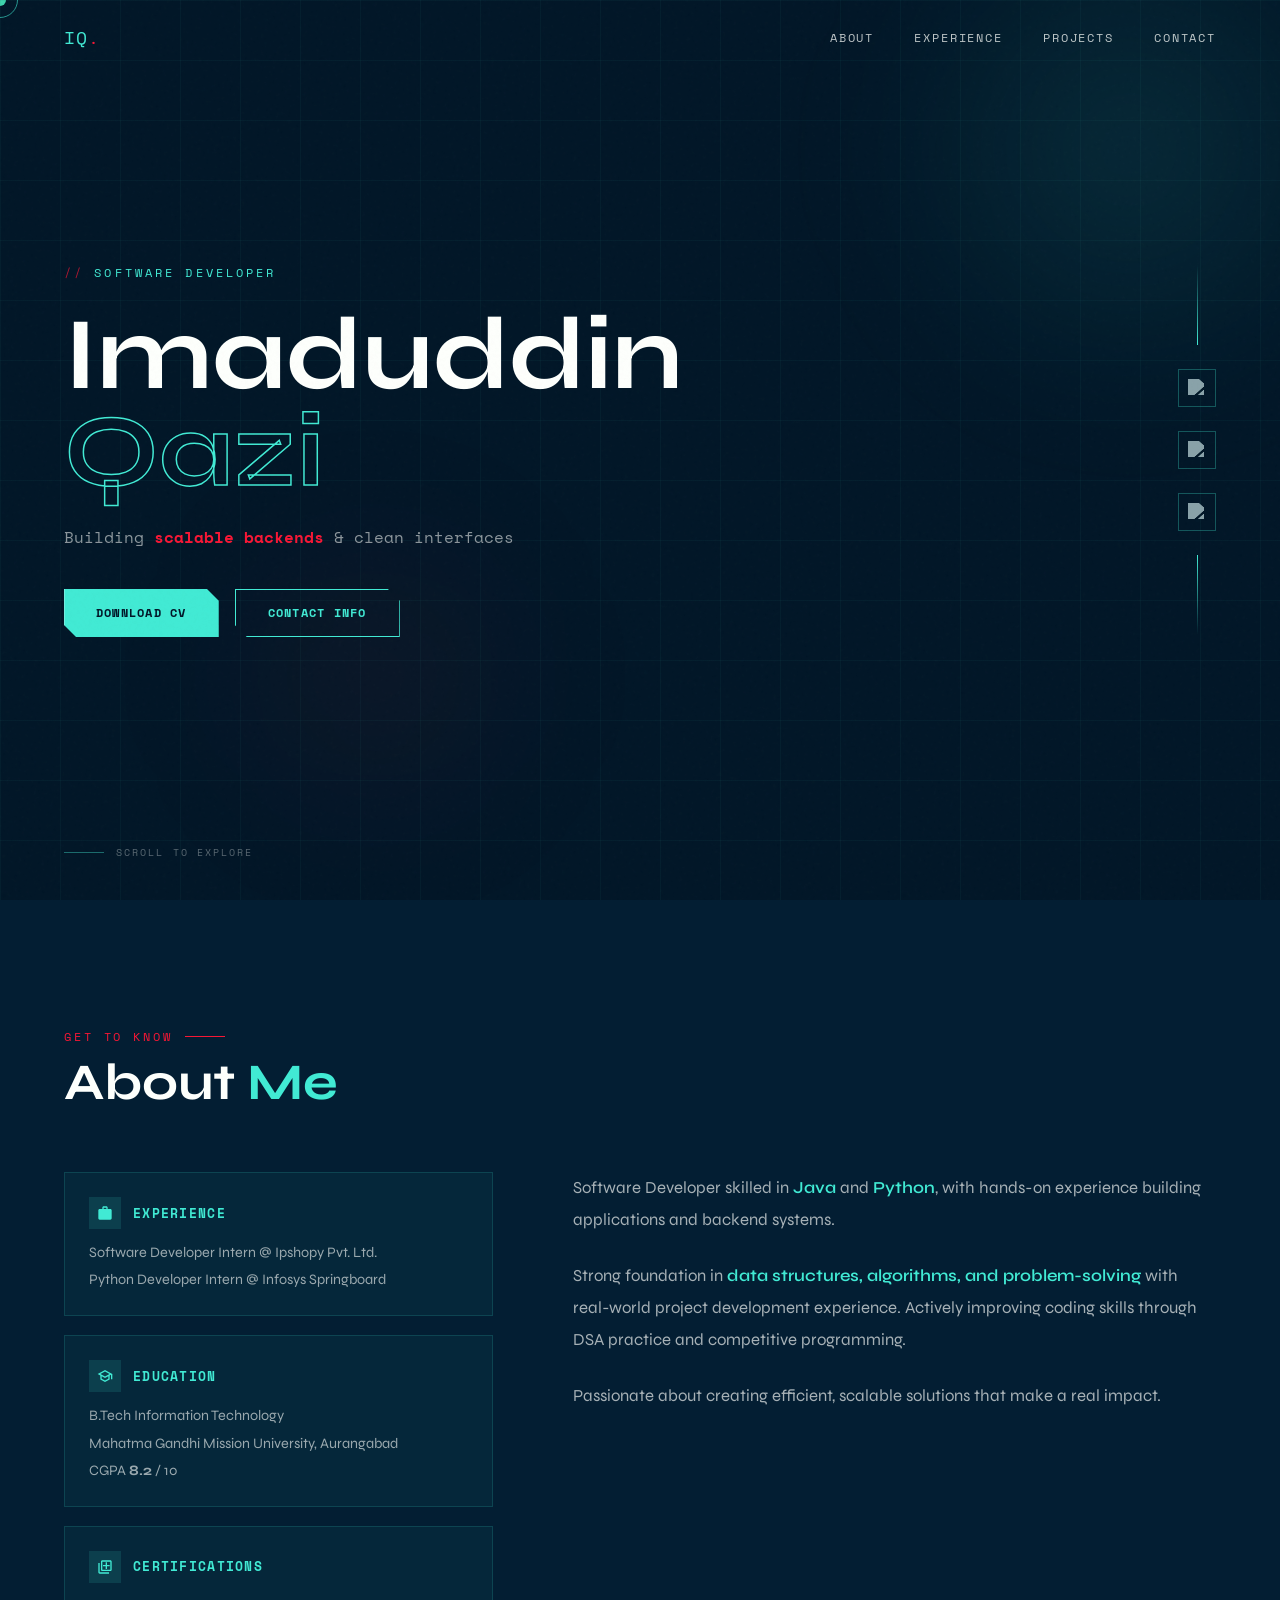
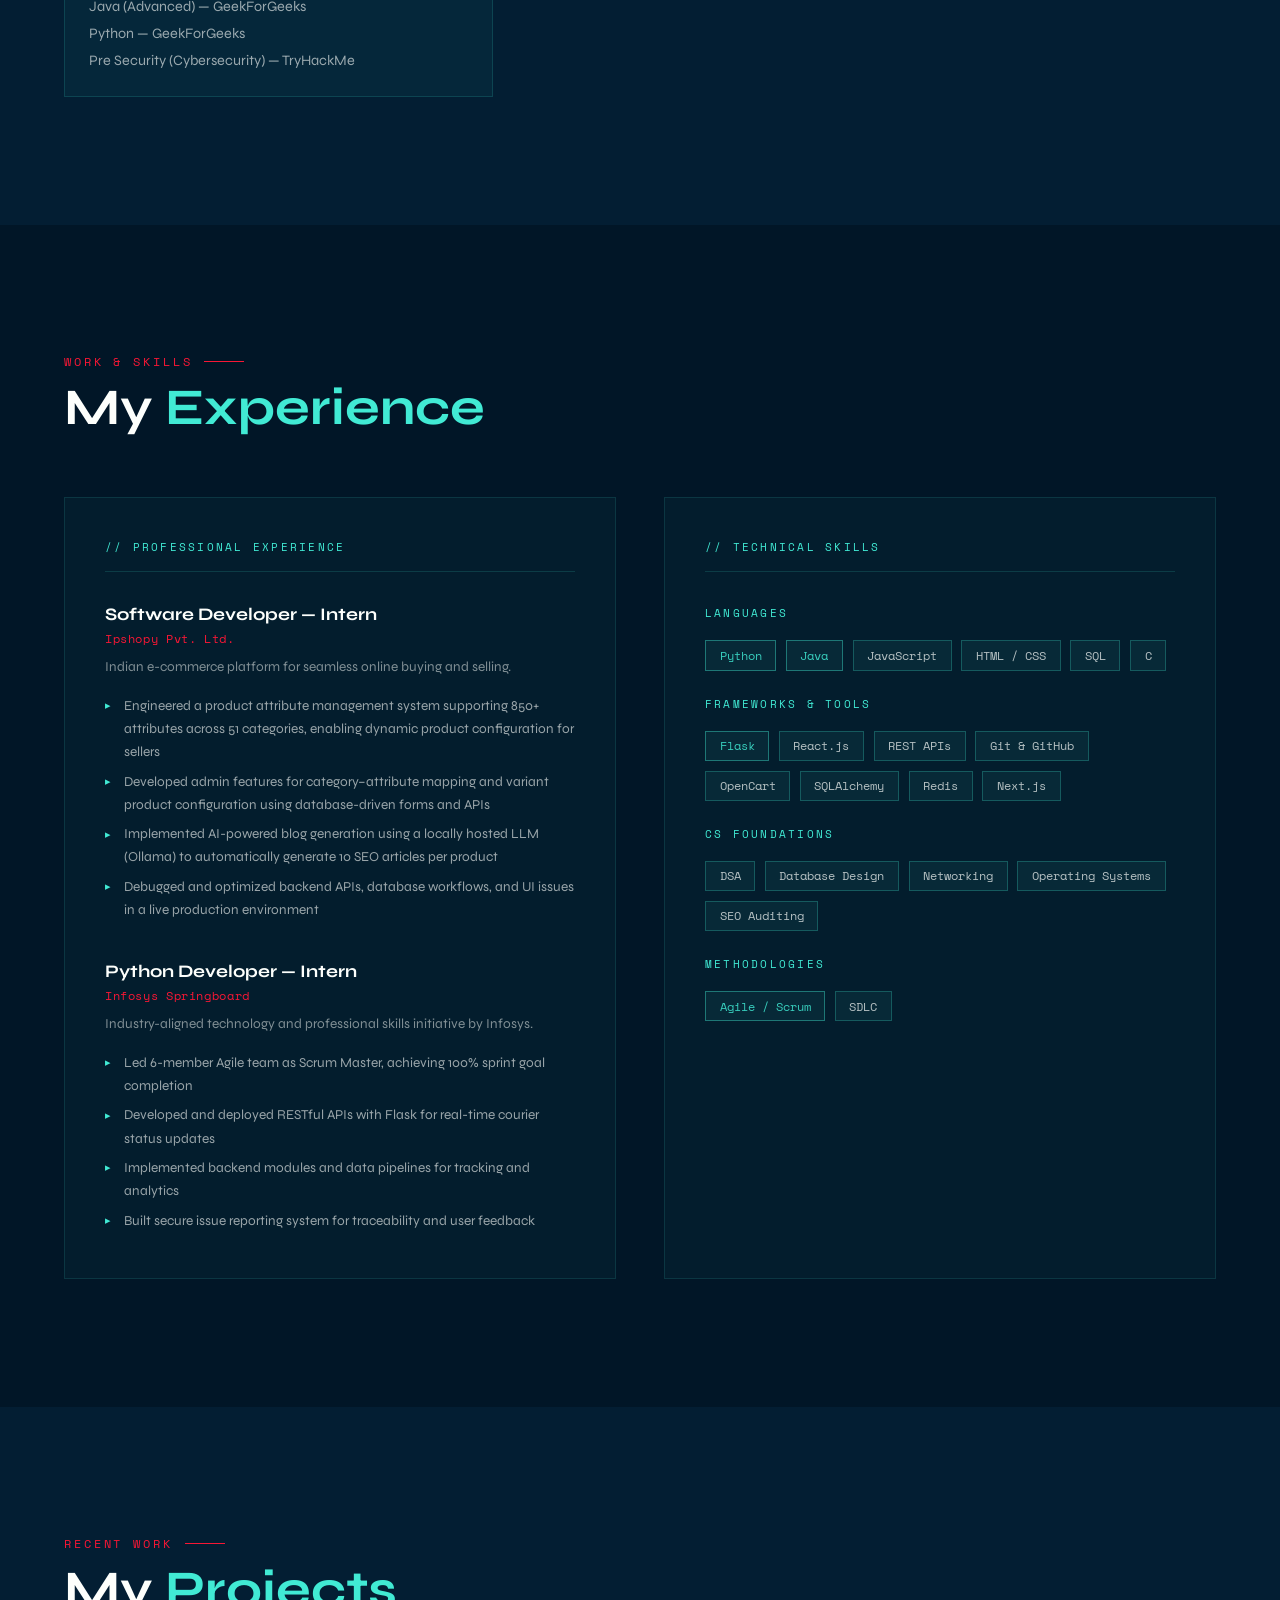
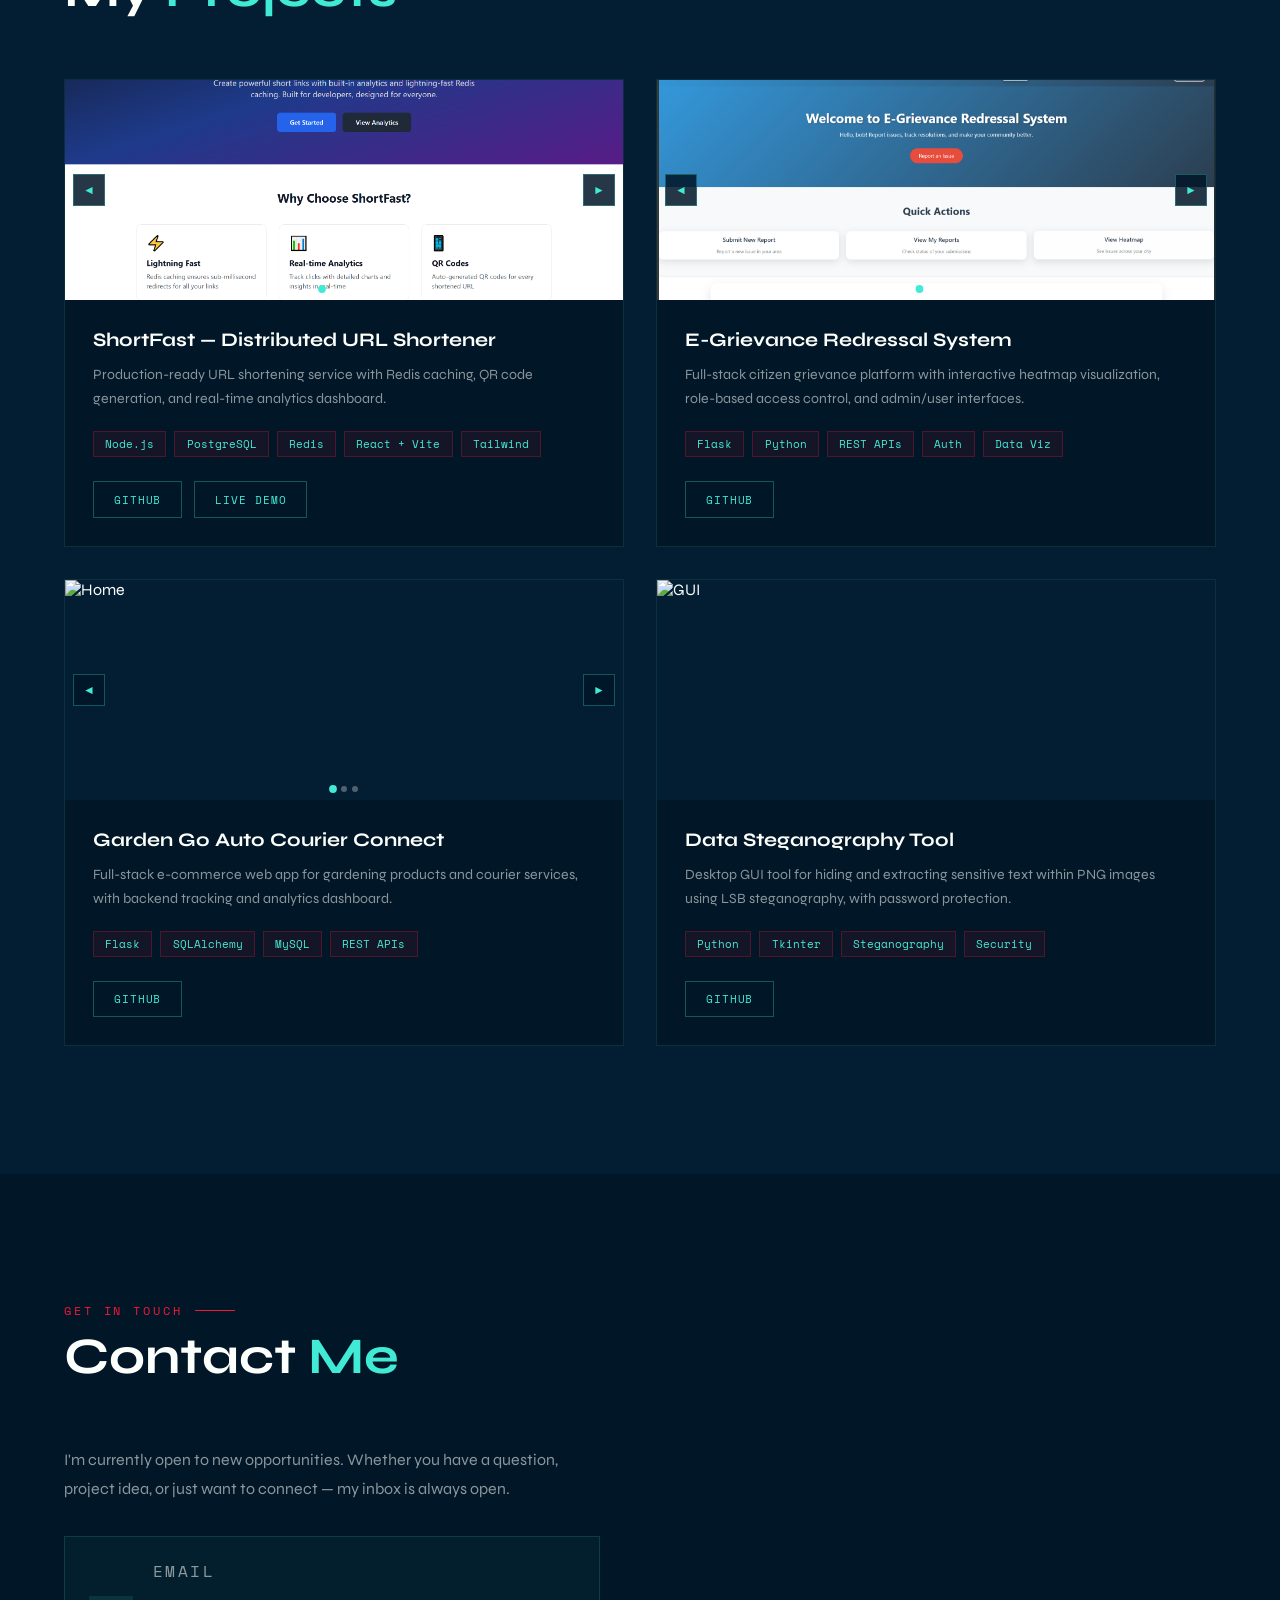
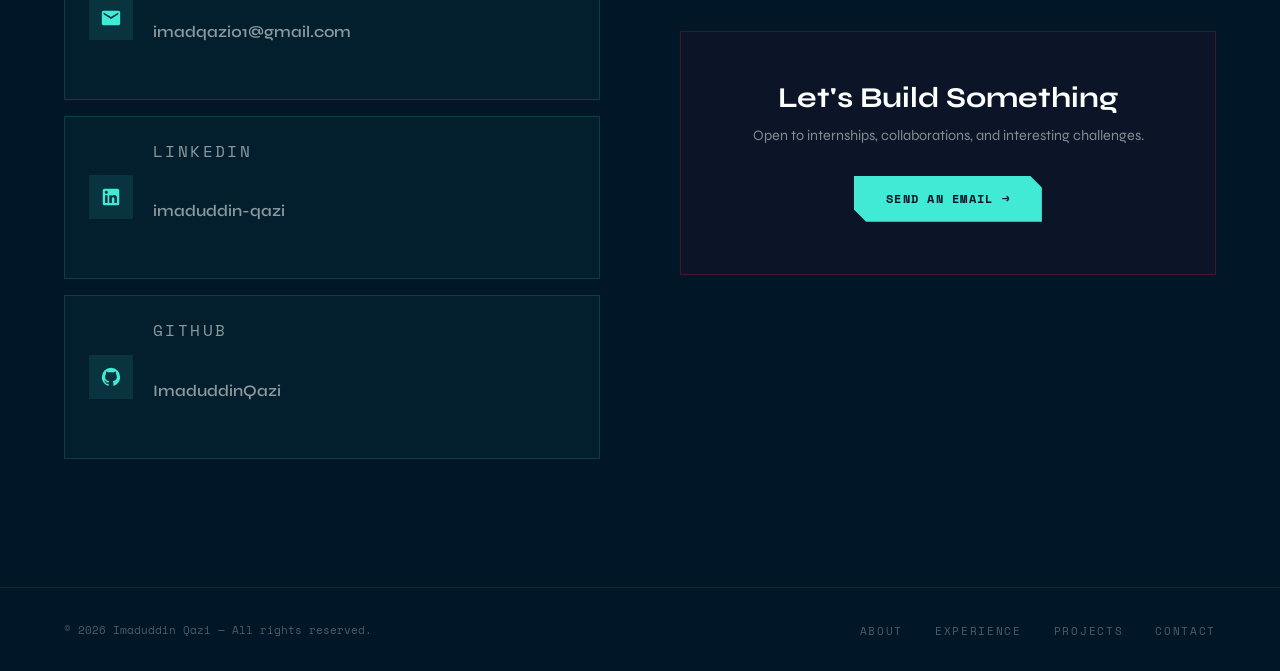
==== commit 04d4a08f: "skills color updated 2" ====
--- a/index.html
+++ b/index.html
@@ -1553,7 +1553,7 @@
                     <span class="skill-chip">JavaScript</span>
                     <span class="skill-chip">HTML / CSS</span>
                     <span class="skill-chip">SQL</span>
-                    <span class="skill-chip beginner">C</span>
+                    <span class="skill-chip">C</span>
                 </div>
 
                 <p class="skills-section-title">Frameworks &amp; Tools</p>
@@ -1565,7 +1565,7 @@
                     <span class="skill-chip">OpenCart</span>
                     <span class="skill-chip">SQLAlchemy</span>
                     <span class="skill-chip">Redis</span>
-                    <span class="skill-chip beginner">Next.js</span>
+                    <span class="skill-chip">Next.js</span>
                 </div>
 
                 <p class="skills-section-title">CS Foundations</p>
